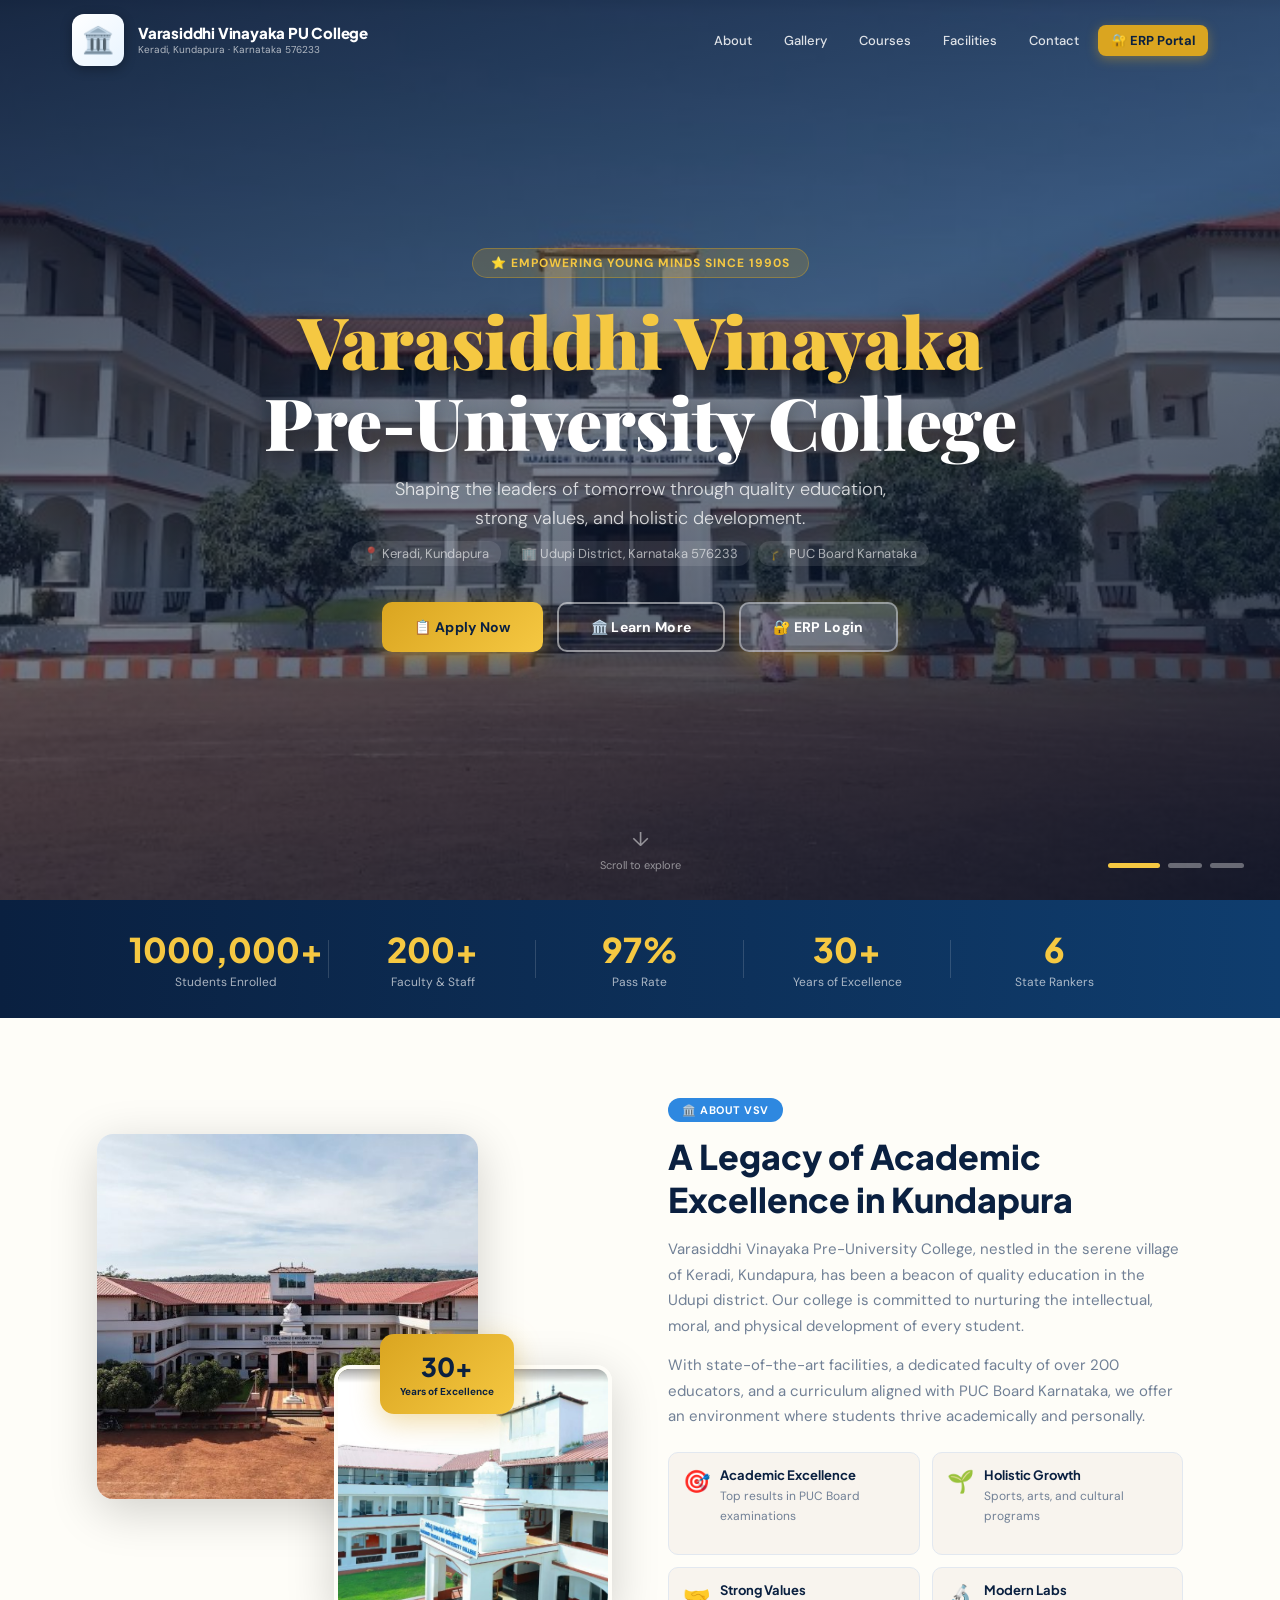
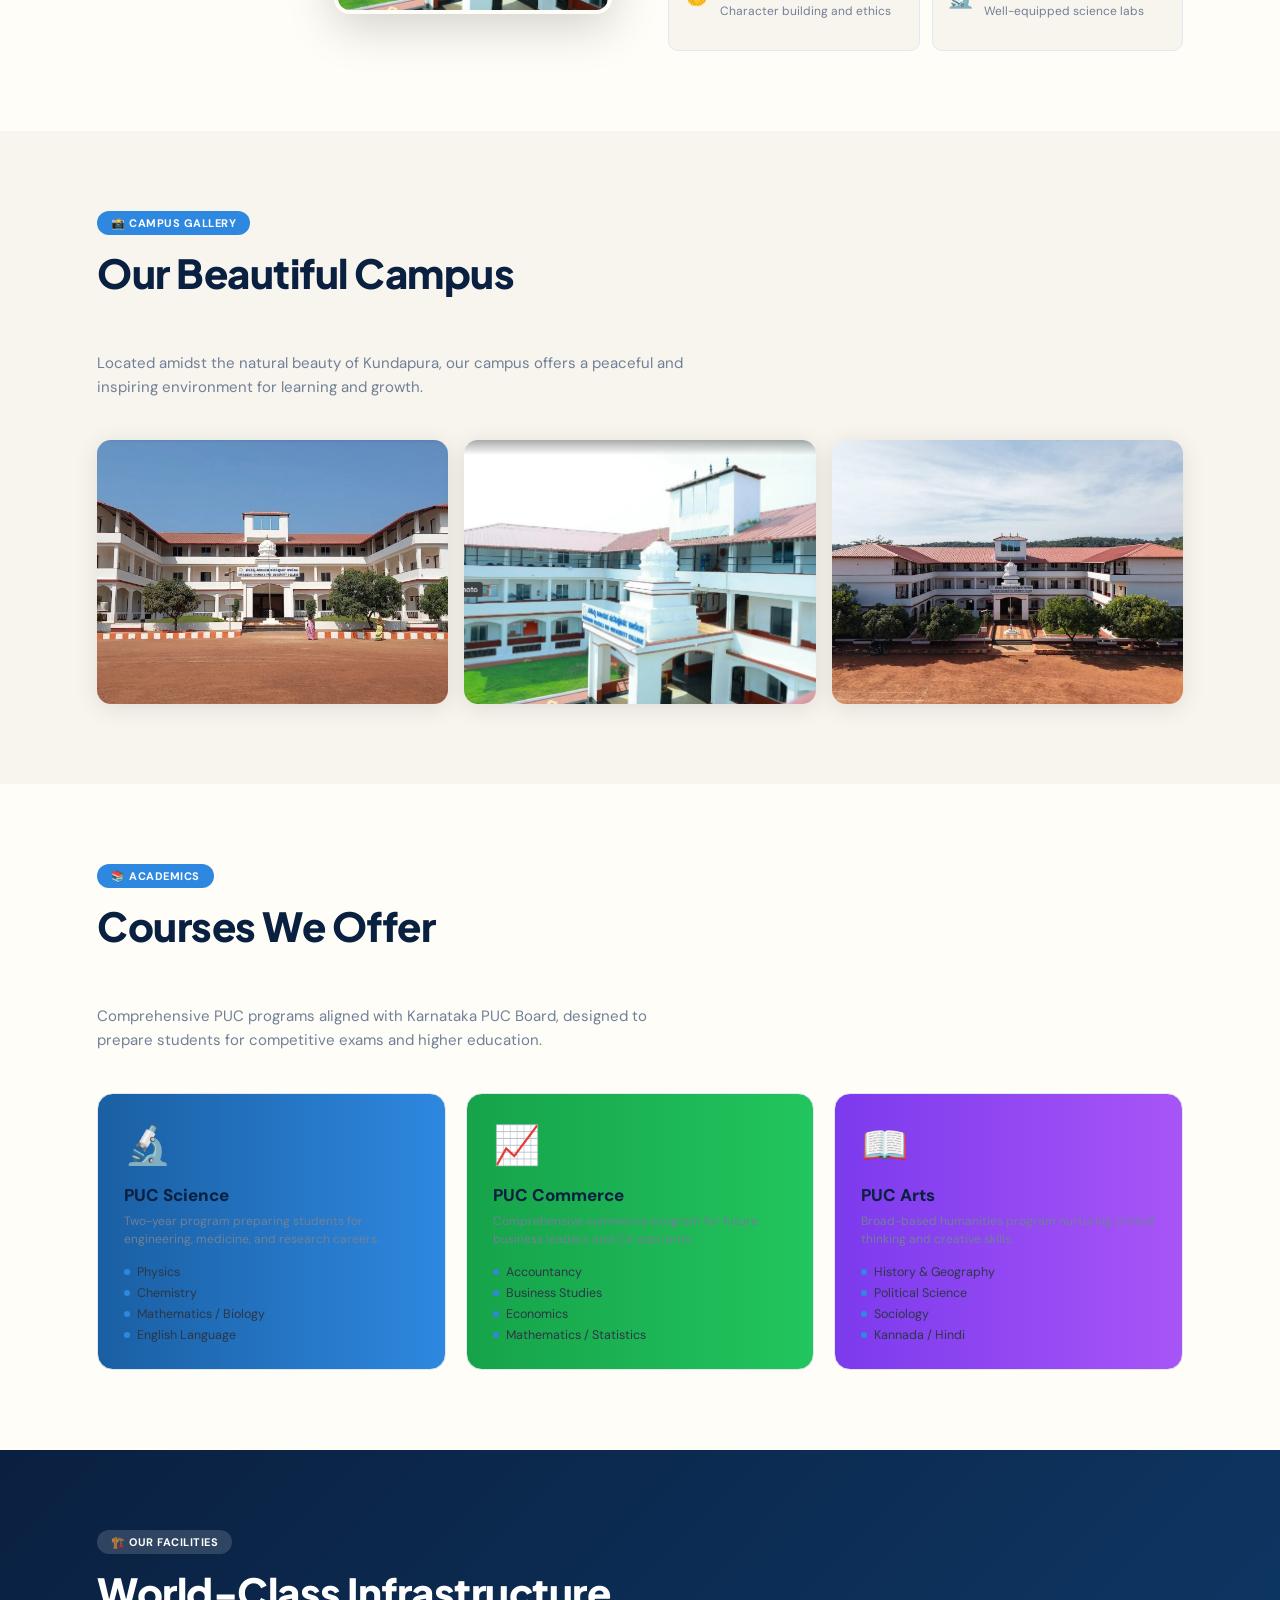
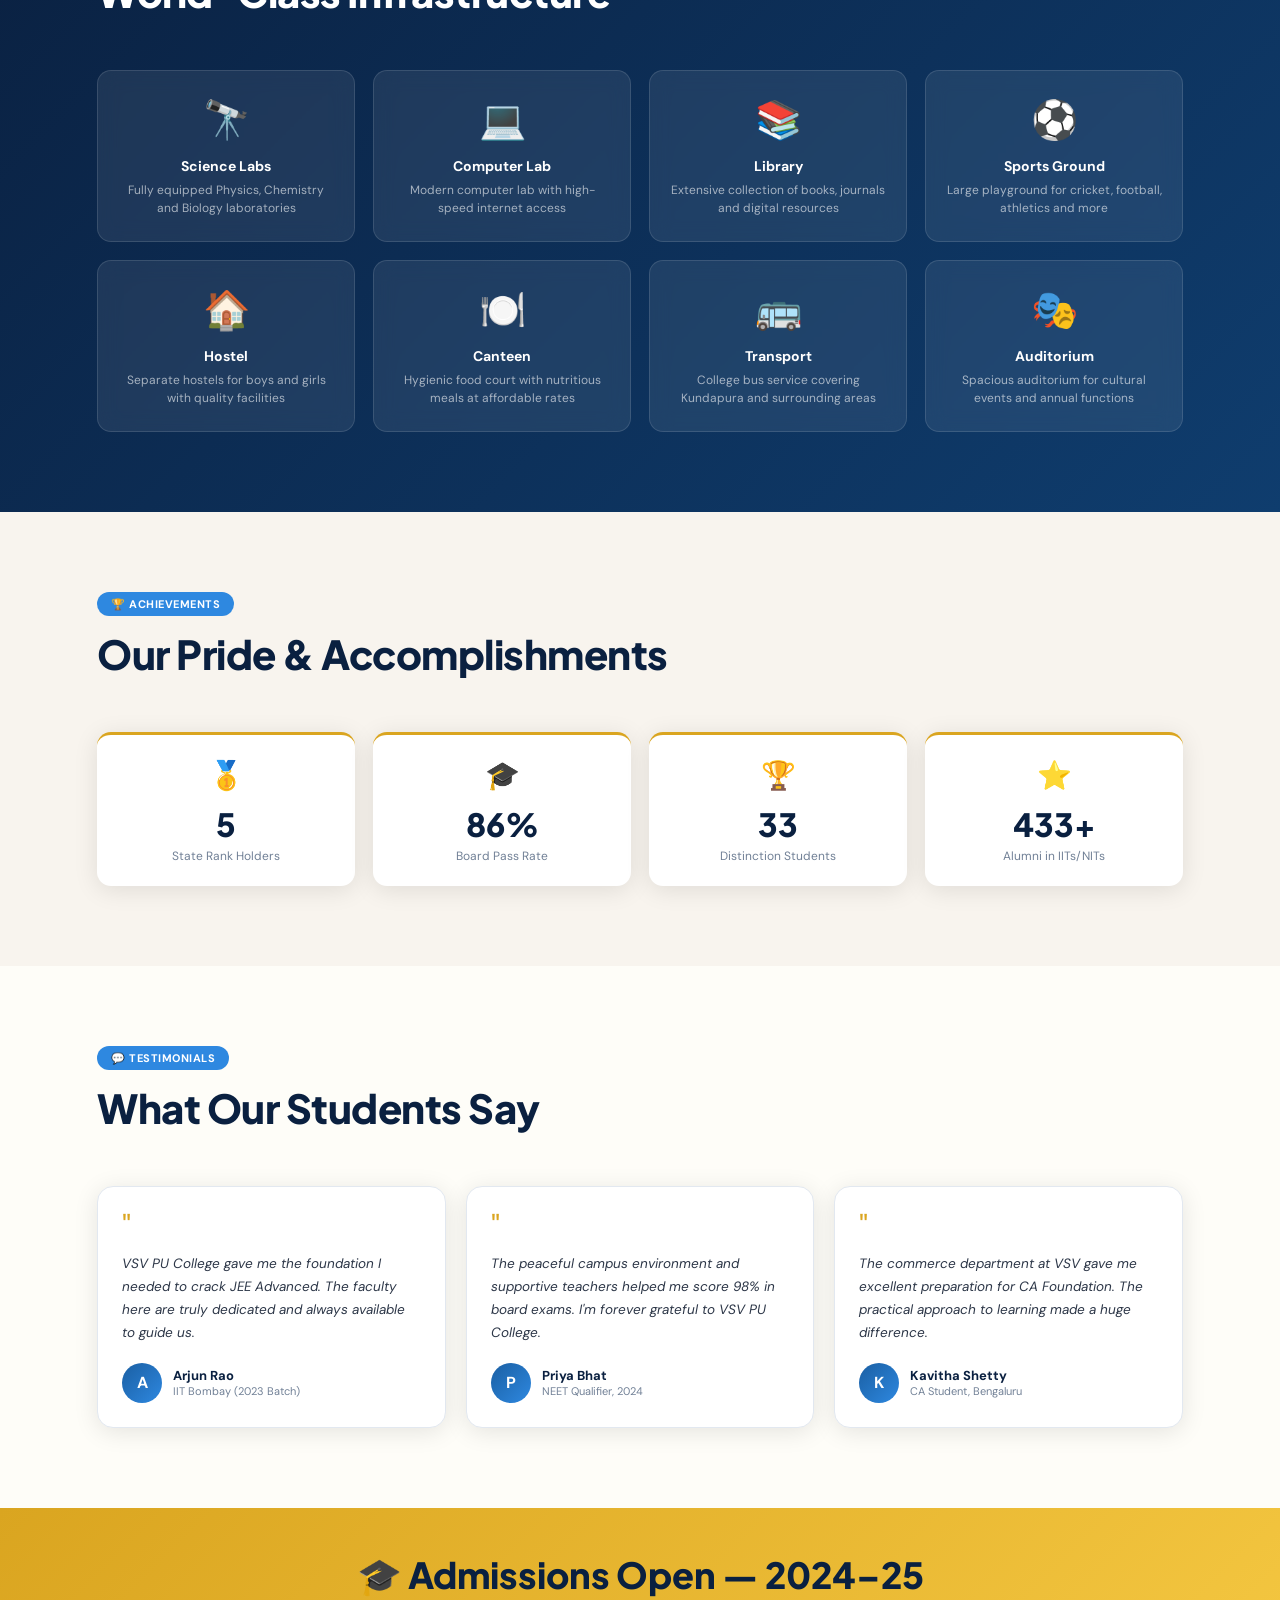
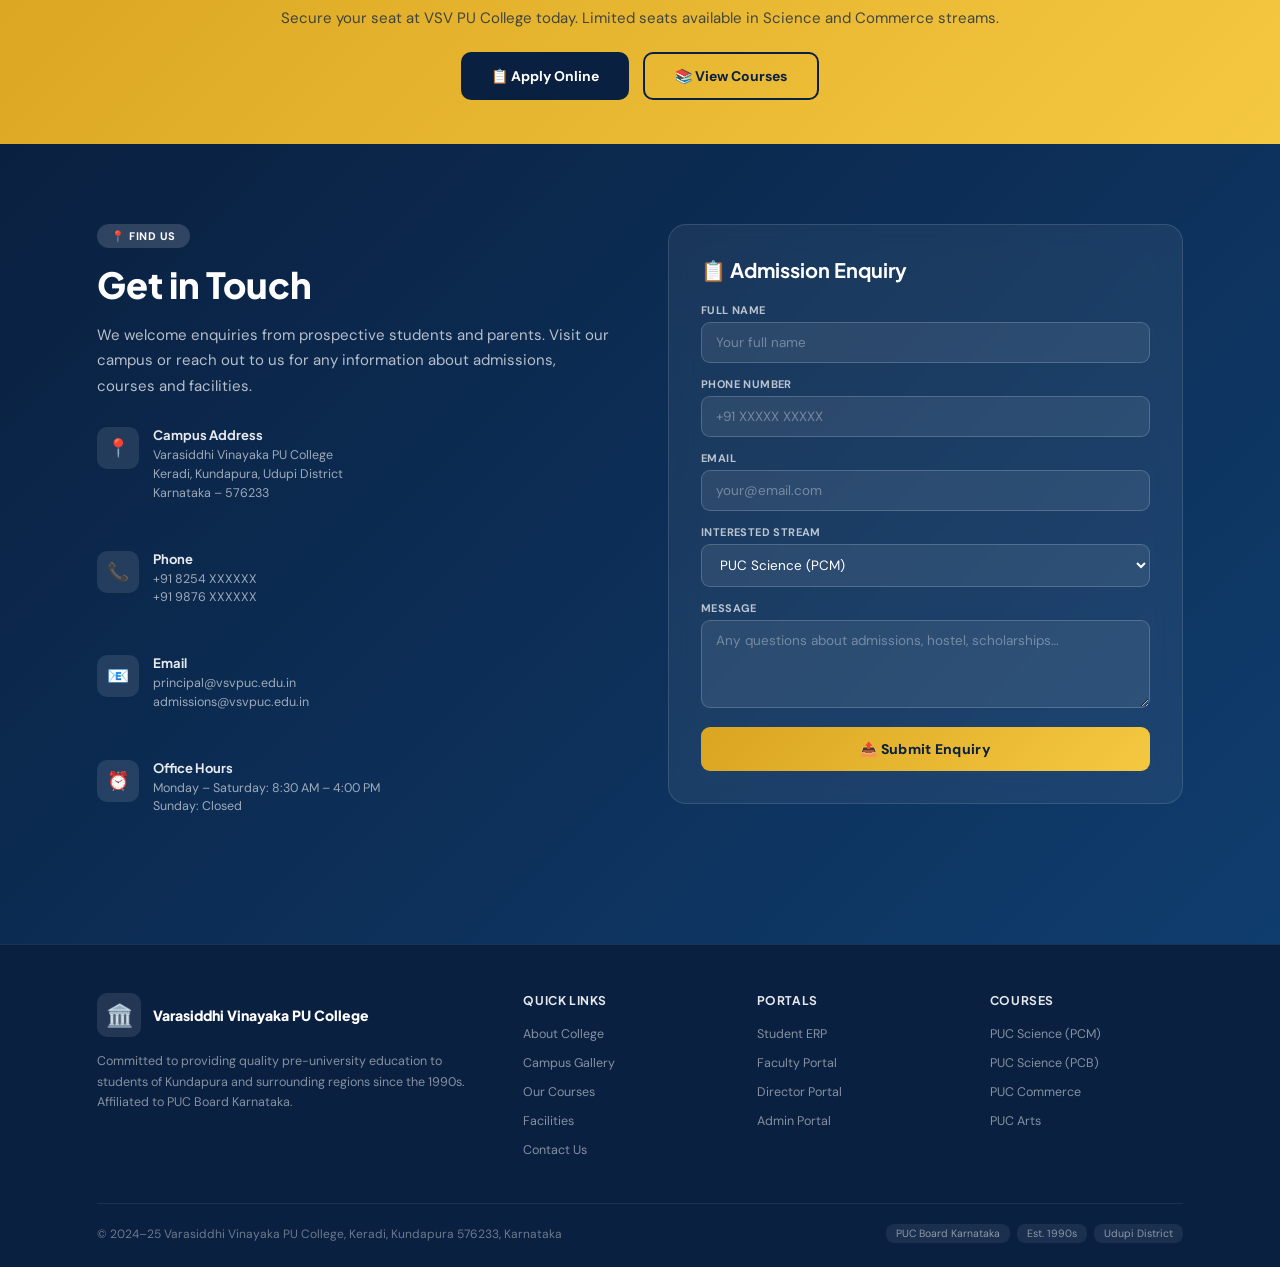
==== erp.html @ 701ed054 "git.update" ====
<!DOCTYPE html>
<html lang="en">
<head>
<meta charset="UTF-8">
<meta name="viewport" content="width=device-width, initial-scale=1.0">
<title>Varasiddhi Vinayaka PU College — Keradi, Kundapura</title>
<link href="https://fonts.googleapis.com/css2?family=Plus+Jakarta+Sans:wght@300;400;500;600;700;800;900&family=Playfair+Display:ital,wght@0,700;0,900;1,700&family=DM+Sans:wght@300;400;500&display=swap" rel="stylesheet">
<style>
*{margin:0;padding:0;box-sizing:border-box;}
:root{
  --navy:#0a2040;--blue:#0f3d6e;--blue2:#1a5fa3;--blue3:#2e88e0;
  --gold:#b8860b;--gold2:#daa520;--gold3:#f5c842;
  --cream:#fefdf8;--warm:#f8f4ee;
  --ink:#1a1a2e;--ink2:#2d3748;--ink3:#718096;
  --gr:#16a34a;--rd:#dc2626;--am:#d97706;
  --border:#e2e8f0;
  --sh:0 4px 24px rgba(0,0,0,.1);--shl:0 12px 48px rgba(0,0,0,.18);
}
html{scroll-behavior:smooth;}
body{font-family:'DM Sans',sans-serif;color:var(--ink);background:var(--cream);overflow-x:hidden;}
h1,h2,h3,h4,h5{font-family:'Plus Jakarta Sans',sans-serif;}

/* === NAVBAR === */
#navbar{position:fixed;top:0;left:0;right:0;z-index:1000;transition:all .4s ease;}
#navbar.scrolled{background:rgba(10,32,64,.96);backdrop-filter:blur(18px);box-shadow:0 2px 20px rgba(0,0,0,.3);}
.nav-inner{max-width:1200px;margin:0 auto;padding:14px 32px;display:flex;justify-content:space-between;align-items:center;}
.nav-logo{display:flex;align-items:center;gap:14px;}
.nav-seal{width:52px;height:52px;background:linear-gradient(135deg,#fff,#e8f4ff);border-radius:12px;display:flex;align-items:center;justify-content:center;font-size:26px;box-shadow:0 3px 12px rgba(0,0,0,.3);}
.nav-text h1{font-size:15px;font-weight:800;color:#fff;letter-spacing:-.2px;line-height:1.2;}
.nav-text p{font-size:10px;color:rgba(255,255,255,.65);margin-top:1px;}
.nav-links{display:flex;align-items:center;gap:6px;}
.nav-links a{color:rgba(255,255,255,.85);font-size:13px;font-weight:500;padding:7px 13px;border-radius:8px;cursor:pointer;transition:.2s;text-decoration:none;}
.nav-links a:hover{background:rgba(255,255,255,.13);color:#fff;}
.nav-erp-btn{background:var(--gold2)!important;color:var(--navy)!important;font-weight:700!important;box-shadow:0 3px 12px rgba(218,165,32,.4)!important;}
.nav-erp-btn:hover{background:var(--gold3)!important;transform:translateY(-1px);}

/* === HERO SLIDER === */
#hero{height:100vh;position:relative;overflow:hidden;}
.hslide{position:absolute;inset:0;background-size:cover;background-position:center;opacity:0;transition:opacity 1.6s ease;}
.hslide.active{opacity:1;}
.hero-ov{position:absolute;inset:0;background:linear-gradient(160deg,rgba(6,16,38,.82) 0%,rgba(10,30,60,.52) 45%,rgba(6,16,38,.9) 100%);}
.hero-content{position:absolute;inset:0;display:flex;align-items:center;justify-content:center;z-index:5;}
.hero-center{text-align:center;color:#fff;padding:0 24px;max-width:860px;}
.hero-tagline{display:inline-flex;align-items:center;gap:8px;background:rgba(218,165,32,.2);border:1px solid rgba(218,165,32,.4);color:var(--gold3);padding:6px 18px;border-radius:20px;font-size:12px;font-weight:700;letter-spacing:1px;text-transform:uppercase;margin-bottom:22px;}
.hero-h1{font-family:'Playfair Display',serif;font-size:clamp(36px,6vw,72px);font-weight:900;line-height:1.12;letter-spacing:-.5px;margin-bottom:14px;text-shadow:0 2px 20px rgba(0,0,0,.3);}
.hero-h1 span{color:var(--gold3);}
.hero-sub{font-size:clamp(14px,2vw,18px);color:rgba(255,255,255,.8);margin-bottom:8px;font-weight:300;line-height:1.6;}
.hero-addr{display:flex;align-items:center;justify-content:center;gap:8px;color:rgba(255,255,255,.6);font-size:13px;margin-bottom:36px;}
.hero-addr span{background:rgba(255,255,255,.1);padding:4px 12px;border-radius:12px;}
.hero-btns{display:flex;gap:14px;justify-content:center;flex-wrap:wrap;}
.hbtn{padding:14px 32px;border-radius:10px;font-size:14px;font-weight:700;cursor:pointer;transition:all .25s;border:none;letter-spacing:.3px;font-family:inherit;}
.hbtn-primary{background:linear-gradient(135deg,var(--gold2),var(--gold3));color:var(--navy);box-shadow:0 6px 24px rgba(218,165,32,.45);}
.hbtn-primary:hover{transform:translateY(-2px);box-shadow:0 10px 32px rgba(218,165,32,.55);}
.hbtn-outline{background:transparent;color:#fff;border:2px solid rgba(255,255,255,.5);}
.hbtn-outline:hover{background:rgba(255,255,255,.12);border-color:#fff;}
.hero-scroll{position:absolute;bottom:28px;left:50%;transform:translateX(-50%);z-index:5;display:flex;flex-direction:column;align-items:center;gap:6px;color:rgba(255,255,255,.5);font-size:11px;cursor:pointer;animation:bob 2.2s ease infinite;}
@keyframes bob{0%,100%{transform:translateX(-50%) translateY(0);}50%{transform:translateX(-50%) translateY(6px);}}
.scroll-arrow{font-size:20px;}
.slide-controls{position:absolute;bottom:32px;right:36px;z-index:10;display:flex;gap:8px;}
.sdc{width:34px;height:5px;border-radius:3px;background:rgba(255,255,255,.35);cursor:pointer;transition:.35s;}
.sdc.on{background:var(--gold3);width:52px;}

/* === STATS STRIP === */
.stats-strip{background:linear-gradient(90deg,var(--navy),var(--blue));padding:28px 0;}
.stats-inner{max-width:1100px;margin:0 auto;padding:0 32px;display:grid;grid-template-columns:repeat(5,1fr);gap:0;}
.sstat{text-align:center;position:relative;}
.sstat::after{content:'';position:absolute;right:0;top:20%;bottom:20%;width:1px;background:rgba(255,255,255,.15);}
.sstat:last-child::after{display:none;}
.sstat-n{font-size:34px;font-weight:900;color:var(--gold3);font-family:'Plus Jakarta Sans',sans-serif;}
.sstat-l{font-size:12px;color:rgba(255,255,255,.65);margin-top:3px;font-weight:400;}

/* === SECTION LAYOUT === */
section{padding:80px 0;}
.sec-inner{max-width:1150px;margin:0 auto;padding:0 32px;}
.sec-badge{display:inline-flex;align-items:center;gap:7px;background:var(--blue3);color:#fff;padding:5px 14px;border-radius:20px;font-size:11px;font-weight:700;letter-spacing:.5px;text-transform:uppercase;margin-bottom:14px;}
.sec-h{font-size:clamp(26px,4vw,40px);font-weight:800;color:var(--navy);letter-spacing:-.5px;line-height:1.2;margin-bottom:10px;}
.sec-sub{font-size:15px;color:var(--ink3);line-height:1.65;max-width:600px;}
.sec-divide{display:flex;align-items:center;gap:14px;margin-bottom:44px;}
.sd-line{height:3px;width:48px;background:linear-gradient(90deg,var(--blue2),var(--blue3));border-radius:3px;}

/* === ABOUT === */
#about{background:var(--cream);}
.about-grid{display:grid;grid-template-columns:1fr 1fr;gap:56px;align-items:center;}
.about-imgs{position:relative;height:480px;}
.aimg{position:absolute;border-radius:16px;box-shadow:var(--shl);overflow:hidden;}
.aimg img{width:100%;height:100%;object-fit:cover;}
.aimg-main{width:74%;height:76%;top:0;left:0;}
.aimg-accent{width:54%;height:52%;bottom:0;right:0;border:4px solid var(--cream);}
.about-badge{position:absolute;top:50%;left:68%;transform:translate(-50%,-50%);background:linear-gradient(135deg,var(--gold2),var(--gold3));color:var(--navy);border-radius:14px;padding:16px 20px;text-align:center;box-shadow:0 8px 28px rgba(218,165,32,.4);z-index:10;}
.about-badge .num{font-size:26px;font-weight:900;font-family:'Plus Jakarta Sans',sans-serif;}
.about-badge .txt{font-size:10px;font-weight:700;margin-top:2px;}
.about-text h2{font-size:34px;font-weight:800;color:var(--navy);margin-bottom:16px;line-height:1.25;}
.about-text p{font-size:15px;color:var(--ink3);line-height:1.7;margin-bottom:14px;}
.about-vals{display:grid;grid-template-columns:1fr 1fr;gap:12px;margin-top:22px;}
.av{display:flex;align-items:flex-start;gap:10px;padding:14px;background:var(--warm);border-radius:10px;border:1px solid var(--border);}
.av-ic{font-size:22px;flex-shrink:0;}
.av h4{font-size:13px;font-weight:700;color:var(--navy);margin-bottom:3px;}
.av p{font-size:12px;color:var(--ink3);}

/* === PHOTO GALLERY === */
#gallery{background:var(--warm);}
.gal-grid{display:grid;grid-template-columns:1fr 1fr 1fr;gap:16px;margin-top:40px;}
.gal-item{border-radius:14px;overflow:hidden;box-shadow:var(--sh);aspect-ratio:4/3;position:relative;cursor:pointer;}
.gal-item img{width:100%;height:100%;object-fit:cover;transition:transform .5s ease;}
.gal-item:hover img{transform:scale(1.05);}
.gal-overlay{position:absolute;inset:0;background:linear-gradient(to top,rgba(10,32,64,.75) 0%,transparent 50%);opacity:0;transition:.35s;display:flex;align-items:flex-end;padding:18px;}
.gal-item:hover .gal-overlay{opacity:1;}
.gal-overlay span{color:#fff;font-size:13px;font-weight:700;}

/* === COURSES === */
#courses{background:var(--cream);}
.courses-grid{display:grid;grid-template-columns:repeat(3,1fr);gap:20px;margin-top:40px;}
.course-card{background:#fff;border:1px solid var(--border);border-radius:16px;padding:26px;transition:.25s;position:relative;overflow:hidden;}
.course-card::before{content:'';position:absolute;top:0;left:0;right:0;height:4px;border-radius:16px 16px 0 0;}
.cc-sc{background:linear-gradient(90deg,var(--blue2),var(--blue3));}
.cc-cm{background:linear-gradient(90deg,var(--gr),#22c55e);}
.cc-ar{background:linear-gradient(90deg,var(--pu,#7c3aed),#a855f7);}
.course-card:hover{transform:translateY(-4px);box-shadow:var(--shl);}
.cc-icon{font-size:38px;margin-bottom:14px;}
.cc-title{font-size:17px;font-weight:800;color:var(--navy);margin-bottom:6px;}
.cc-sub{font-size:12px;color:var(--ink3);margin-bottom:16px;line-height:1.5;}
.cc-subs{display:flex;flex-direction:column;gap:5px;}
.cc-sub-item{display:flex;align-items:center;gap:7px;font-size:12.5px;color:var(--ink2);}
.cc-sub-item::before{content:'';width:6px;height:6px;border-radius:50%;background:var(--blue3);flex-shrink:0;}

/* === FACILITIES === */
#facilities{background:linear-gradient(135deg,var(--navy) 0%,var(--blue) 100%);}
.fac-grid{display:grid;grid-template-columns:repeat(4,1fr);gap:18px;margin-top:44px;}
.fac-card{background:rgba(255,255,255,.08);border:1px solid rgba(255,255,255,.12);border-radius:14px;padding:24px 18px;text-align:center;transition:.25s;backdrop-filter:blur(10px);}
.fac-card:hover{background:rgba(255,255,255,.14);transform:translateY(-3px);}
.fc-icon{font-size:38px;margin-bottom:12px;}
.fc-title{font-size:14px;font-weight:700;color:#fff;margin-bottom:6px;}
.fc-desc{font-size:12px;color:rgba(255,255,255,.6);line-height:1.5;}

/* === ACHIEVEMENTS === */
#achievements{background:var(--warm);}
.ach-grid{display:grid;grid-template-columns:repeat(4,1fr);gap:18px;margin-top:44px;}
.ach-card{background:#fff;border-radius:14px;padding:22px;text-align:center;box-shadow:var(--sh);border-top:3px solid var(--gold2);}
.ach-n{font-size:32px;font-weight:900;color:var(--navy);font-family:'Plus Jakarta Sans',sans-serif;}
.ach-l{font-size:12px;color:var(--ink3);margin-top:4px;}
.ach-icon{font-size:28px;margin-bottom:10px;}

/* === TESTIMONIALS === */
#testimonials{background:var(--cream);}
.testi-grid{display:grid;grid-template-columns:repeat(3,1fr);gap:20px;margin-top:44px;}
.tcard{background:#fff;border:1px solid var(--border);border-radius:16px;padding:24px;box-shadow:var(--sh);}
.tcard-quote{font-size:32px;color:var(--gold2);line-height:1;margin-bottom:10px;}
.tcard p{font-size:13.5px;color:var(--ink2);line-height:1.7;margin-bottom:18px;font-style:italic;}
.tcard-author{display:flex;align-items:center;gap:11px;}
.tca-ava{width:40px;height:40px;border-radius:50%;background:linear-gradient(135deg,var(--blue2),var(--blue3));display:flex;align-items:center;justify-content:center;color:#fff;font-size:16px;font-weight:700;flex-shrink:0;}
.tca-name{font-size:13px;font-weight:700;color:var(--navy);}
.tca-role{font-size:11px;color:var(--ink3);}

/* === CONTACT === */
#contact{background:linear-gradient(135deg,var(--navy),var(--blue));}
.contact-grid{display:grid;grid-template-columns:1fr 1fr;gap:56px;align-items:start;}
.contact-info h2{font-size:36px;font-weight:800;color:#fff;margin-bottom:16px;}
.contact-info p{color:rgba(255,255,255,.7);line-height:1.7;margin-bottom:28px;font-size:15px;}
.cinfo-item{display:flex;align-items:flex-start;gap:14px;margin-bottom:20px;}
.ci-icon{width:42px;height:42px;background:rgba(255,255,255,.1);border-radius:10px;display:flex;align-items:center;justify-content:center;font-size:18px;flex-shrink:0;}
.ci-text h4{font-size:13px;font-weight:700;color:rgba(255,255,255,.9);margin-bottom:3px;}
.ci-text p{font-size:12.5px;color:rgba(255,255,255,.6);line-height:1.5;}
.contact-form{background:rgba(255,255,255,.06);border:1px solid rgba(255,255,255,.12);border-radius:18px;padding:32px;backdrop-filter:blur(12px);}
.contact-form h3{font-size:20px;font-weight:700;color:#fff;margin-bottom:20px;}
.cf-field{margin-bottom:14px;}
.cf-field label{display:block;font-size:11px;font-weight:700;color:rgba(255,255,255,.7);margin-bottom:5px;text-transform:uppercase;letter-spacing:.4px;}
.cf-field input,.cf-field select,.cf-field textarea{width:100%;padding:11px 14px;background:rgba(255,255,255,.08);border:1px solid rgba(255,255,255,.18);border-radius:9px;color:#fff;font-size:13.5px;transition:.2s;font-family:inherit;}
.cf-field input::placeholder,.cf-field textarea::placeholder{color:rgba(255,255,255,.35);}
.cf-field input:focus,.cf-field select:focus,.cf-field textarea:focus{outline:none;border-color:var(--gold3);background:rgba(255,255,255,.12);}
.cf-field select option{background:var(--navy);color:#fff;}
.cf-field textarea{resize:vertical;min-height:88px;}
.cf-btn{width:100%;padding:13px;background:linear-gradient(135deg,var(--gold2),var(--gold3));color:var(--navy);border:none;border-radius:9px;font-size:14px;font-weight:800;cursor:pointer;transition:.22s;font-family:inherit;letter-spacing:.3px;}
.cf-btn:hover{transform:translateY(-1px);box-shadow:0 6px 20px rgba(218,165,32,.4);}

/* === FOOTER === */
footer{background:var(--navy);border-top:1px solid rgba(255,255,255,.08);padding:48px 0 24px;}
.foot-inner{max-width:1150px;margin:0 auto;padding:0 32px;}
.foot-grid{display:grid;grid-template-columns:2fr 1fr 1fr 1fr;gap:40px;margin-bottom:36px;}
.foot-brand .logo{display:flex;align-items:center;gap:12px;margin-bottom:14px;}
.foot-brand .logo-ic{width:44px;height:44px;background:rgba(255,255,255,.1);border-radius:10px;display:flex;align-items:center;justify-content:center;font-size:22px;}
.foot-brand .logo h3{font-size:14px;font-weight:800;color:#fff;}
.foot-brand p{font-size:12.5px;color:rgba(255,255,255,.5);line-height:1.65;}
.foot-col h4{font-size:12px;font-weight:700;color:rgba(255,255,255,.9);text-transform:uppercase;letter-spacing:.6px;margin-bottom:14px;}
.foot-col ul{list-style:none;}
.foot-col ul li{margin-bottom:8px;}
.foot-col ul li a{font-size:12.5px;color:rgba(255,255,255,.5);cursor:pointer;text-decoration:none;transition:.15s;}
.foot-col ul li a:hover{color:var(--gold3);}
.foot-bottom{border-top:1px solid rgba(255,255,255,.08);padding-top:20px;display:flex;justify-content:space-between;align-items:center;flex-wrap:wrap;gap:8px;}
.foot-bottom p{font-size:12px;color:rgba(255,255,255,.4);}
.foot-tags{display:flex;gap:7px;}
.ftag{background:rgba(255,255,255,.07);color:rgba(255,255,255,.5);font-size:10.5px;padding:3px 10px;border-radius:8px;}

/* === ADMISSION BANNER === */
.adm-banner{background:linear-gradient(135deg,var(--gold2),var(--gold3));padding:44px 0;}
.adm-inner{max-width:900px;margin:0 auto;padding:0 32px;text-align:center;}
.adm-inner h2{font-size:clamp(22px,4vw,36px);font-weight:900;color:var(--navy);margin-bottom:10px;}
.adm-inner p{font-size:15px;color:rgba(10,32,64,.75);margin-bottom:24px;}
.adm-btns{display:flex;gap:14px;justify-content:center;flex-wrap:wrap;}
.ab{padding:13px 30px;border-radius:10px;font-size:14px;font-weight:700;cursor:pointer;transition:.22s;border:none;font-family:inherit;}
.ab-navy{background:var(--navy);color:#fff;}
.ab-navy:hover{background:#0d2d58;transform:translateY(-2px);}
.ab-outline{background:transparent;border:2px solid var(--navy);color:var(--navy);}
.ab-outline:hover{background:var(--navy);color:#fff;}

/* === RESPONSIVE === */
@media(max-width:900px){
  .about-grid,.contact-grid{grid-template-columns:1fr;}
  .gal-grid,.courses-grid{grid-template-columns:1fr 1fr;}
  .fac-grid,.ach-grid{grid-template-columns:repeat(2,1fr);}
  .testi-grid{grid-template-columns:1fr;}
  .foot-grid{grid-template-columns:1fr 1fr;}
  .stats-inner{grid-template-columns:repeat(3,1fr);gap:14px;}
  .about-imgs{height:300px;}
}
@media(max-width:640px){
  .nav-links{display:none;}
  .gal-grid,.courses-grid{grid-template-columns:1fr;}
  .fac-grid,.ach-grid{grid-template-columns:repeat(2,1fr);}
  .stats-inner{grid-template-columns:repeat(2,1fr);}
  .hero-btns{flex-direction:column;align-items:center;}
  section{padding:56px 0;}
}
</style>
</head>
<body>

<!-- NAVBAR -->
<nav id="navbar">
  <div class="nav-inner">
    <div class="nav-logo">
      <div class="nav-seal">🏛️</div>
      <div class="nav-text">
        <h1>Varasiddhi Vinayaka PU College</h1>
        <p>Keradi, Kundapura · Karnataka 576233</p>
      </div>
    </div>
    <div class="nav-links">
      <a href="#about">About</a>
      <a href="#gallery">Gallery</a>
      <a href="#courses">Courses</a>
      <a href="#facilities">Facilities</a>
      <a href="#contact">Contact</a>
      <a href="index.html" class="nav-erp-btn">🔐 ERP Portal</a>
    </div>
  </div>
</nav>

<!-- HERO SLIDER -->
<section id="hero">
  <div class="hslide active" style="background-image:url('[data-uri]')">
    <div class="hero-ov"></div>
  </div>
  <div class="hslide" style="background-image:url('[data-uri]')">
    <div class="hero-ov"></div>
  </div>
  <div class="hslide" style="background-image:url('[data-uri]')">
    <div class="hero-ov"></div>
  </div>
  <div class="hero-content">
    <div class="hero-center">
      <div class="hero-tagline">⭐ Empowering Young Minds Since 1990s</div>
      <h1 class="hero-h1">
        <span>Varasiddhi Vinayaka</span><br>Pre-University College
      </h1>
      <p class="hero-sub">Shaping the leaders of tomorrow through quality education,<br>strong values, and holistic development.</p>
      <div class="hero-addr">
        <span>📍 Keradi, Kundapura</span>
        <span>🏢 Udupi District, Karnataka 576233</span>
        <span>🎓 PUC Board Karnataka</span>
      </div>
      <div class="hero-btns">
        <button class="hbtn hbtn-primary" onclick="document.getElementById('contact').scrollIntoView({behavior:'smooth'})">📋 Apply Now</button>
        <button class="hbtn hbtn-outline" onclick="document.getElementById('about').scrollIntoView({behavior:'smooth'})">🏛️ Learn More</button>
        <button class="hbtn hbtn-primary" onclick="window.location.href='varasiddhi_vinayaka_erp_v5.html'" style="background:rgba(255,255,255,.18);color:#fff;border:2px solid rgba(255,255,255,.4);">🔐 ERP Login</button>
      </div>
    </div>
  </div>
  <div class="slide-controls">
    <div class="sdc on" onclick="goHSlide(0)"></div>
    <div class="sdc" onclick="goHSlide(1)"></div>
    <div class="sdc" onclick="goHSlide(2)"></div>
  </div>
  <div class="hero-scroll" onclick="document.getElementById('about').scrollIntoView({behavior:'smooth'})">
    <div class="scroll-arrow">↓</div>
    <span>Scroll to explore</span>
  </div>
</section>

<!-- STATS STRIP -->
<div class="stats-strip">
  <div class="stats-inner">
    <div class="sstat"><div class="sstat-n">1,000+</div><div class="sstat-l">Students Enrolled</div></div>
    <div class="sstat"><div class="sstat-n">200+</div><div class="sstat-l">Faculty & Staff</div></div>
    <div class="sstat"><div class="sstat-n">97%</div><div class="sstat-l">Pass Rate</div></div>
    <div class="sstat"><div class="sstat-n">30+</div><div class="sstat-l">Years of Excellence</div></div>
    <div class="sstat"><div class="sstat-n">6</div><div class="sstat-l">State Rankers</div></div>
  </div>
</div>

<!-- ABOUT -->
<section id="about">
  <div class="sec-inner">
    <div class="about-grid">
      <div class="about-imgs">
        <div class="aimg aimg-main">
          <img src="[data-uri]" alt="VSV PU College Campus Front View">
        </div>
        <div class="aimg aimg-accent">
          <img src="[data-uri]" alt="VSV PU College Aerial View">
        </div>
        <div class="about-badge">
          <div class="num">30+</div>
          <div class="txt">Years of Excellence</div>
        </div>
      </div>
      <div class="about-text">
        <span class="sec-badge">🏛️ About VSV</span>
        <h2>A Legacy of Academic Excellence in Kundapura</h2>
        <p>Varasiddhi Vinayaka Pre-University College, nestled in the serene village of Keradi, Kundapura, has been a beacon of quality education in the Udupi district. Our college is committed to nurturing the intellectual, moral, and physical development of every student.</p>
        <p>With state-of-the-art facilities, a dedicated faculty of over 200 educators, and a curriculum aligned with PUC Board Karnataka, we offer an environment where students thrive academically and personally.</p>
        <div class="about-vals">
          <div class="av"><div class="av-ic">🎯</div><div><h4>Academic Excellence</h4><p>Top results in PUC Board examinations</p></div></div>
          <div class="av"><div class="av-ic">🌱</div><div><h4>Holistic Growth</h4><p>Sports, arts, and cultural programs</p></div></div>
          <div class="av"><div class="av-ic">🤝</div><div><h4>Strong Values</h4><p>Character building and ethics</p></div></div>
          <div class="av"><div class="av-ic">🔬</div><div><h4>Modern Labs</h4><p>Well-equipped science labs</p></div></div>
        </div>
      </div>
    </div>
  </div>
</section>

<!-- PHOTO GALLERY -->
<section id="gallery">
  <div class="sec-inner">
    <span class="sec-badge">📸 Campus Gallery</span>
    <div class="sec-divide">
      <h2 class="sec-h">Our Beautiful Campus</h2>
    </div>
    <p class="sec-sub">Located amidst the natural beauty of Kundapura, our campus offers a peaceful and inspiring environment for learning and growth.</p>
    <div class="gal-grid">
      <div class="gal-item">
        <img src="[data-uri]" alt="VSV PU College Front View">
        <div class="gal-overlay"><span>🏛️ Main Building — Front View</span></div>
      </div>
      <div class="gal-item">
        <img src="[data-uri]" alt="VSV PU College Aerial Entrance">
        <div class="gal-overlay"><span>🕌 College Entrance Gate</span></div>
      </div>
      <div class="gal-item">
        <img src="[data-uri]" alt="VSV PU College Drone View">
        <div class="gal-overlay"><span>🌿 Campus Aerial View</span></div>
      </div>
    </div>
  </div>
</section>

<!-- COURSES -->
<section id="courses">
  <div class="sec-inner">
    <span class="sec-badge">📚 Academics</span>
    <div class="sec-divide">
      <h2 class="sec-h">Courses We Offer</h2>
    </div>
    <p class="sec-sub">Comprehensive PUC programs aligned with Karnataka PUC Board, designed to prepare students for competitive exams and higher education.</p>
    <div class="courses-grid">
      <div class="course-card cc-sc">
        <div class="cc-icon">🔬</div>
        <div class="cc-title">PUC Science</div>
        <div class="cc-sub">Two-year program preparing students for engineering, medicine, and research careers.</div>
        <div class="cc-subs">
          <div class="cc-sub-item">Physics</div>
          <div class="cc-sub-item">Chemistry</div>
          <div class="cc-sub-item">Mathematics / Biology</div>
          <div class="cc-sub-item">English Language</div>
        </div>
      </div>
      <div class="course-card cc-cm">
        <div class="cc-icon">📈</div>
        <div class="cc-title">PUC Commerce</div>
        <div class="cc-sub">Comprehensive commerce program for future business leaders and CA aspirants.</div>
        <div class="cc-subs">
          <div class="cc-sub-item">Accountancy</div>
          <div class="cc-sub-item">Business Studies</div>
          <div class="cc-sub-item">Economics</div>
          <div class="cc-sub-item">Mathematics / Statistics</div>
        </div>
      </div>
      <div class="course-card cc-ar">
        <div class="cc-icon">📖</div>
        <div class="cc-title">PUC Arts</div>
        <div class="cc-sub">Broad-based humanities program nurturing critical thinking and creative skills.</div>
        <div class="cc-subs">
          <div class="cc-sub-item">History & Geography</div>
          <div class="cc-sub-item">Political Science</div>
          <div class="cc-sub-item">Sociology</div>
          <div class="cc-sub-item">Kannada / Hindi</div>
        </div>
      </div>
    </div>
  </div>
</section>

<!-- FACILITIES -->
<section id="facilities">
  <div class="sec-inner">
    <span class="sec-badge" style="background:rgba(255,255,255,.15);color:#fff;">🏗️ Our Facilities</span>
    <div class="sec-divide">
      <h2 class="sec-h" style="color:#fff;">World-Class Infrastructure</h2>
    </div>
    <div class="fac-grid">
      <div class="fac-card"><div class="fc-icon">🔭</div><div class="fc-title">Science Labs</div><div class="fc-desc">Fully equipped Physics, Chemistry and Biology laboratories</div></div>
      <div class="fac-card"><div class="fc-icon">💻</div><div class="fc-title">Computer Lab</div><div class="fc-desc">Modern computer lab with high-speed internet access</div></div>
      <div class="fac-card"><div class="fc-icon">📚</div><div class="fc-title">Library</div><div class="fc-desc">Extensive collection of books, journals and digital resources</div></div>
      <div class="fac-card"><div class="fc-icon">⚽</div><div class="fc-title">Sports Ground</div><div class="fc-desc">Large playground for cricket, football, athletics and more</div></div>
      <div class="fac-card"><div class="fc-icon">🏠</div><div class="fc-title">Hostel</div><div class="fc-desc">Separate hostels for boys and girls with quality facilities</div></div>
      <div class="fac-card"><div class="fc-icon">🍽️</div><div class="fc-title">Canteen</div><div class="fc-desc">Hygienic food court with nutritious meals at affordable rates</div></div>
      <div class="fac-card"><div class="fc-icon">🚌</div><div class="fc-title">Transport</div><div class="fc-desc">College bus service covering Kundapura and surrounding areas</div></div>
      <div class="fac-card"><div class="fc-icon">🎭</div><div class="fc-title">Auditorium</div><div class="fc-desc">Spacious auditorium for cultural events and annual functions</div></div>
    </div>
  </div>
</section>

<!-- ACHIEVEMENTS -->
<section id="achievements">
  <div class="sec-inner">
    <span class="sec-badge">🏆 Achievements</span>
    <div class="sec-divide">
      <h2 class="sec-h">Our Pride & Accomplishments</h2>
    </div>
    <div class="ach-grid">
      <div class="ach-card"><div class="ach-icon">🥇</div><div class="ach-n">6</div><div class="ach-l">State Rank Holders</div></div>
      <div class="ach-card"><div class="ach-icon">🎓</div><div class="ach-n">97%</div><div class="ach-l">Board Pass Rate</div></div>
      <div class="ach-card"><div class="ach-icon">🏆</div><div class="ach-n">38</div><div class="ach-l">Distinction Students</div></div>
      <div class="ach-card"><div class="ach-icon">⭐</div><div class="ach-n">500+</div><div class="ach-l">Alumni in IITs/NITs</div></div>
    </div>
  </div>
</section>

<!-- TESTIMONIALS -->
<section id="testimonials">
  <div class="sec-inner">
    <span class="sec-badge">💬 Testimonials</span>
    <div class="sec-divide">
      <h2 class="sec-h">What Our Students Say</h2>
    </div>
    <div class="testi-grid">
      <div class="tcard">
        <div class="tcard-quote">"</div>
        <p>VSV PU College gave me the foundation I needed to crack JEE Advanced. The faculty here are truly dedicated and always available to guide us.</p>
        <div class="tcard-author"><div class="tca-ava">A</div><div><div class="tca-name">Arjun Rao</div><div class="tca-role">IIT Bombay (2023 Batch)</div></div></div>
      </div>
      <div class="tcard">
        <div class="tcard-quote">"</div>
        <p>The peaceful campus environment and supportive teachers helped me score 98% in board exams. I'm forever grateful to VSV PU College.</p>
        <div class="tcard-author"><div class="tca-ava">P</div><div><div class="tca-name">Priya Bhat</div><div class="tca-role">NEET Qualifier, 2024</div></div></div>
      </div>
      <div class="tcard">
        <div class="tcard-quote">"</div>
        <p>The commerce department at VSV gave me excellent preparation for CA Foundation. The practical approach to learning made a huge difference.</p>
        <div class="tcard-author"><div class="tca-ava">K</div><div><div class="tca-name">Kavitha Shetty</div><div class="tca-role">CA Student, Bengaluru</div></div></div>
      </div>
    </div>
  </div>
</section>

<!-- ADMISSION BANNER -->
<div class="adm-banner">
  <div class="adm-inner">
    <h2>🎓 Admissions Open — 2024–25</h2>
    <p>Secure your seat at VSV PU College today. Limited seats available in Science and Commerce streams.</p>
    <div class="adm-btns">
      <button class="ab ab-navy" onclick="document.getElementById('contact').scrollIntoView({behavior:'smooth'})">📋 Apply Online</button>
      <button class="ab ab-outline" onclick="document.getElementById('courses').scrollIntoView({behavior:'smooth'})">📚 View Courses</button>
    </div>
  </div>
</div>

<!-- CONTACT -->
<section id="contact">
  <div class="sec-inner">
    <div class="contact-grid">
      <div class="contact-info">
        <span class="sec-badge" style="background:rgba(255,255,255,.15);color:#fff;">📍 Find Us</span>
        <h2>Get in Touch</h2>
        <p>We welcome enquiries from prospective students and parents. Visit our campus or reach out to us for any information about admissions, courses and facilities.</p>
        <div class="cinfo-item"><div class="ci-icon">📍</div><div class="ci-text"><h4>Campus Address</h4><p>Varasiddhi Vinayaka PU College<br>Keradi, Kundapura, Udupi District<br>Karnataka – 576233</p></div></div>
        <div class="cinfo-item"><div class="ci-icon">📞</div><div class="ci-text"><h4>Phone</h4><p>+91 8254 XXXXXX<br>+91 9876 XXXXXX</p></div></div>
        <div class="cinfo-item"><div class="ci-icon">📧</div><div class="ci-text"><h4>Email</h4><p>principal@vsvpuc.edu.in<br>admissions@vsvpuc.edu.in</p></div></div>
        <div class="cinfo-item"><div class="ci-icon">⏰</div><div class="ci-text"><h4>Office Hours</h4><p>Monday – Saturday: 8:30 AM – 4:00 PM<br>Sunday: Closed</p></div></div>
      </div>
      <div class="contact-form">
        <h3>📋 Admission Enquiry</h3>
        <div class="cf-field"><label>Full Name</label><input type="text" placeholder="Your full name"></div>
        <div class="cf-field"><label>Phone Number</label><input type="tel" placeholder="+91 XXXXX XXXXX"></div>
        <div class="cf-field"><label>Email</label><input type="email" placeholder="your@email.com"></div>
        <div class="cf-field"><label>Interested Stream</label><select><option>PUC Science (PCM)</option><option>PUC Science (PCB)</option><option>PUC Commerce</option><option>PUC Arts</option></select></div>
        <div class="cf-field"><label>Message</label><textarea placeholder="Any questions about admissions, hostel, scholarships…"></textarea></div>
        <button class="cf-btn" onclick="toast('Enquiry submitted! We will contact you within 24 hours.','success')">📤 Submit Enquiry</button>
      </div>
    </div>
  </div>
</section>

<!-- FOOTER -->
<footer>
  <div class="foot-inner">
    <div class="foot-grid">
      <div class="foot-brand">
        <div class="logo"><div class="logo-ic">🏛️</div><div><h3>Varasiddhi Vinayaka PU College</h3></div></div>
        <p>Committed to providing quality pre-university education to students of Kundapura and surrounding regions since the 1990s. Affiliated to PUC Board Karnataka.</p>
      </div>
      <div class="foot-col">
        <h4>Quick Links</h4>
        <ul>
          <li><a href="#about">About College</a></li>
          <li><a href="#gallery">Campus Gallery</a></li>
          <li><a href="#courses">Our Courses</a></li>
          <li><a href="#facilities">Facilities</a></li>
          <li><a href="#contact">Contact Us</a></li>
        </ul>
      </div>
      <div class="foot-col">
        <h4>Portals</h4>
        <ul>
          <li><a href="varasiddhi_vinayaka_erp_v5.html">Student ERP</a></li>
          <li><a href="varasiddhi_vinayaka_erp_v5.html">Faculty Portal</a></li>
          <li><a href="varasiddhi_vinayaka_erp_v5.html">Director Portal</a></li>
          <li><a href="varasiddhi_vinayaka_erp_v5.html">Admin Portal</a></li>
        </ul>
      </div>
      <div class="foot-col">
        <h4>Courses</h4>
        <ul>
          <li><a>PUC Science (PCM)</a></li>
          <li><a>PUC Science (PCB)</a></li>
          <li><a>PUC Commerce</a></li>
          <li><a>PUC Arts</a></li>
        </ul>
      </div>
    </div>
    <div class="foot-bottom">
      <p>© 2024–25 Varasiddhi Vinayaka PU College, Keradi, Kundapura 576233, Karnataka</p>
      <div class="foot-tags">
        <span class="ftag">PUC Board Karnataka</span>
        <span class="ftag">Est. 1990s</span>
        <span class="ftag">Udupi District</span>
      </div>
    </div>
  </div>
</footer>

<div id="toastBox2" style="position:fixed;bottom:18px;right:18px;z-index:99999;display:flex;flex-direction:column;gap:7px;pointer-events:none;"></div>

<script>
// Hero slider
let hIdx=0;
function goHSlide(i){
  document.querySelectorAll('.hslide').forEach(s=>s.classList.remove('active'));
  document.querySelectorAll('.sdc').forEach(d=>d.classList.remove('on'));
  document.querySelectorAll('.hslide')[i].classList.add('active');
  document.querySelectorAll('.sdc')[i].classList.add('on');
  hIdx=i;
}
setInterval(()=>goHSlide((hIdx+1)%3),5000);

// Navbar scroll effect
window.addEventListener('scroll',()=>{
  document.getElementById('navbar').classList.toggle('scrolled',window.scrollY>60);
});
document.getElementById('navbar').classList.add('scrolled');

// Toast
function toast(msg,type){
  const box=document.getElementById('toastBox2');
  const t=document.createElement('div');
  t.style.cssText='display:flex;align-items:center;gap:9px;padding:12px 16px;border-radius:10px;font-size:13px;font-weight:600;min-width:260px;box-shadow:0 8px 32px rgba(0,0,0,.18);animation:tIn .3s ease;color:#fff;font-family:DM Sans,sans-serif;background:'+(type==='success'?'#16a34a':'#1a5fa3');
  t.innerHTML='<span>'+(type==='success'?'✅':'ℹ️')+'</span><span>'+msg+'</span>';
  box.appendChild(t);
  setTimeout(()=>{t.style.opacity='0';t.style.transform='translateX(20px)';t.style.transition='.28s';setTimeout(()=>t.remove(),300);},4000);
}

// Animate numbers on scroll
const observer=new IntersectionObserver(entries=>{
  entries.forEach(entry=>{
    if(entry.isIntersecting){
      entry.target.querySelectorAll('.sstat-n,.ach-n').forEach(el=>{
        const txt=el.textContent;const num=parseFloat(txt.replace(/[^0-9.]/g,''));
        if(!num||el._animated)return;
        el._animated=true;
        let start=0;const end=num;const dur=1800;const step=dur/60;
        const timer=setInterval(()=>{
          start+=end/60;if(start>=end){start=end;clearInterval(timer);}
          el.textContent=txt.replace(/[0-9.]+/,Math.round(start));
        },step);
      });
    }
  });
},{threshold:.3});
document.querySelectorAll('.stats-strip,.ach-grid').forEach(el=>observer.observe(el));
</script>
</body>
</html>
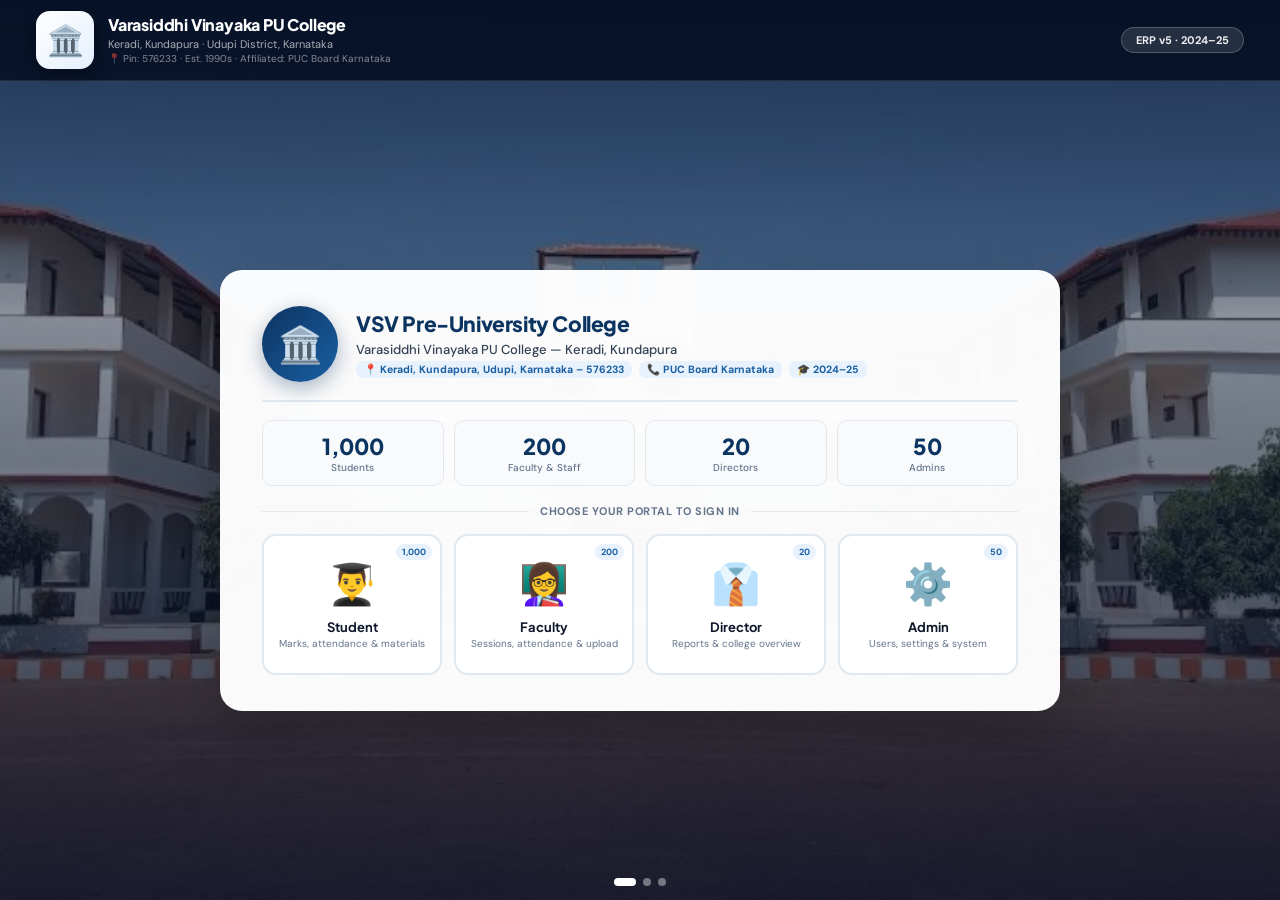
==== commit 954c65c4: "set home page and ERP portal" ====
--- a/erp.html
+++ b/erp.html
@@ -3,600 +3,1811 @@
 <head>
 <meta charset="UTF-8">
 <meta name="viewport" content="width=device-width, initial-scale=1.0">
-<title>Varasiddhi Vinayaka PU College — Keradi, Kundapura</title>
-<link href="https://fonts.googleapis.com/css2?family=Plus+Jakarta+Sans:wght@300;400;500;600;700;800;900&family=Playfair+Display:ital,wght@0,700;0,900;1,700&family=DM+Sans:wght@300;400;500&display=swap" rel="stylesheet">
+<title>VSV PU College Keradi — ERP Portal</title>
+<link href="https://fonts.googleapis.com/css2?family=Plus+Jakarta+Sans:wght@400;500;600;700;800;900&family=DM+Sans:wght@300;400;500&display=swap" rel="stylesheet">
 <style>
 *{margin:0;padding:0;box-sizing:border-box;}
 :root{
-  --navy:#0a2040;--blue:#0f3d6e;--blue2:#1a5fa3;--blue3:#2e88e0;
-  --gold:#b8860b;--gold2:#daa520;--gold3:#f5c842;
-  --cream:#fefdf8;--warm:#f8f4ee;
-  --ink:#1a1a2e;--ink2:#2d3748;--ink3:#718096;
-  --gr:#16a34a;--rd:#dc2626;--am:#d97706;
-  --border:#e2e8f0;
-  --sh:0 4px 24px rgba(0,0,0,.1);--shl:0 12px 48px rgba(0,0,0,.18);
-}
-html{scroll-behavior:smooth;}
-body{font-family:'DM Sans',sans-serif;color:var(--ink);background:var(--cream);overflow-x:hidden;}
-h1,h2,h3,h4,h5{font-family:'Plus Jakarta Sans',sans-serif;}
-
-/* === NAVBAR === */
-#navbar{position:fixed;top:0;left:0;right:0;z-index:1000;transition:all .4s ease;}
-#navbar.scrolled{background:rgba(10,32,64,.96);backdrop-filter:blur(18px);box-shadow:0 2px 20px rgba(0,0,0,.3);}
-.nav-inner{max-width:1200px;margin:0 auto;padding:14px 32px;display:flex;justify-content:space-between;align-items:center;}
-.nav-logo{display:flex;align-items:center;gap:14px;}
-.nav-seal{width:52px;height:52px;background:linear-gradient(135deg,#fff,#e8f4ff);border-radius:12px;display:flex;align-items:center;justify-content:center;font-size:26px;box-shadow:0 3px 12px rgba(0,0,0,.3);}
-.nav-text h1{font-size:15px;font-weight:800;color:#fff;letter-spacing:-.2px;line-height:1.2;}
-.nav-text p{font-size:10px;color:rgba(255,255,255,.65);margin-top:1px;}
-.nav-links{display:flex;align-items:center;gap:6px;}
-.nav-links a{color:rgba(255,255,255,.85);font-size:13px;font-weight:500;padding:7px 13px;border-radius:8px;cursor:pointer;transition:.2s;text-decoration:none;}
-.nav-links a:hover{background:rgba(255,255,255,.13);color:#fff;}
-.nav-erp-btn{background:var(--gold2)!important;color:var(--navy)!important;font-weight:700!important;box-shadow:0 3px 12px rgba(218,165,32,.4)!important;}
-.nav-erp-btn:hover{background:var(--gold3)!important;transform:translateY(-1px);}
-
-/* === HERO SLIDER === */
-#hero{height:100vh;position:relative;overflow:hidden;}
-.hslide{position:absolute;inset:0;background-size:cover;background-position:center;opacity:0;transition:opacity 1.6s ease;}
-.hslide.active{opacity:1;}
-.hero-ov{position:absolute;inset:0;background:linear-gradient(160deg,rgba(6,16,38,.82) 0%,rgba(10,30,60,.52) 45%,rgba(6,16,38,.9) 100%);}
-.hero-content{position:absolute;inset:0;display:flex;align-items:center;justify-content:center;z-index:5;}
-.hero-center{text-align:center;color:#fff;padding:0 24px;max-width:860px;}
-.hero-tagline{display:inline-flex;align-items:center;gap:8px;background:rgba(218,165,32,.2);border:1px solid rgba(218,165,32,.4);color:var(--gold3);padding:6px 18px;border-radius:20px;font-size:12px;font-weight:700;letter-spacing:1px;text-transform:uppercase;margin-bottom:22px;}
-.hero-h1{font-family:'Playfair Display',serif;font-size:clamp(36px,6vw,72px);font-weight:900;line-height:1.12;letter-spacing:-.5px;margin-bottom:14px;text-shadow:0 2px 20px rgba(0,0,0,.3);}
-.hero-h1 span{color:var(--gold3);}
-.hero-sub{font-size:clamp(14px,2vw,18px);color:rgba(255,255,255,.8);margin-bottom:8px;font-weight:300;line-height:1.6;}
-.hero-addr{display:flex;align-items:center;justify-content:center;gap:8px;color:rgba(255,255,255,.6);font-size:13px;margin-bottom:36px;}
-.hero-addr span{background:rgba(255,255,255,.1);padding:4px 12px;border-radius:12px;}
-.hero-btns{display:flex;gap:14px;justify-content:center;flex-wrap:wrap;}
-.hbtn{padding:14px 32px;border-radius:10px;font-size:14px;font-weight:700;cursor:pointer;transition:all .25s;border:none;letter-spacing:.3px;font-family:inherit;}
-.hbtn-primary{background:linear-gradient(135deg,var(--gold2),var(--gold3));color:var(--navy);box-shadow:0 6px 24px rgba(218,165,32,.45);}
-.hbtn-primary:hover{transform:translateY(-2px);box-shadow:0 10px 32px rgba(218,165,32,.55);}
-.hbtn-outline{background:transparent;color:#fff;border:2px solid rgba(255,255,255,.5);}
-.hbtn-outline:hover{background:rgba(255,255,255,.12);border-color:#fff;}
-.hero-scroll{position:absolute;bottom:28px;left:50%;transform:translateX(-50%);z-index:5;display:flex;flex-direction:column;align-items:center;gap:6px;color:rgba(255,255,255,.5);font-size:11px;cursor:pointer;animation:bob 2.2s ease infinite;}
-@keyframes bob{0%,100%{transform:translateX(-50%) translateY(0);}50%{transform:translateX(-50%) translateY(6px);}}
-.scroll-arrow{font-size:20px;}
-.slide-controls{position:absolute;bottom:32px;right:36px;z-index:10;display:flex;gap:8px;}
-.sdc{width:34px;height:5px;border-radius:3px;background:rgba(255,255,255,.35);cursor:pointer;transition:.35s;}
-.sdc.on{background:var(--gold3);width:52px;}
-
-/* === STATS STRIP === */
-.stats-strip{background:linear-gradient(90deg,var(--navy),var(--blue));padding:28px 0;}
-.stats-inner{max-width:1100px;margin:0 auto;padding:0 32px;display:grid;grid-template-columns:repeat(5,1fr);gap:0;}
-.sstat{text-align:center;position:relative;}
-.sstat::after{content:'';position:absolute;right:0;top:20%;bottom:20%;width:1px;background:rgba(255,255,255,.15);}
-.sstat:last-child::after{display:none;}
-.sstat-n{font-size:34px;font-weight:900;color:var(--gold3);font-family:'Plus Jakarta Sans',sans-serif;}
-.sstat-l{font-size:12px;color:rgba(255,255,255,.65);margin-top:3px;font-weight:400;}
-
-/* === SECTION LAYOUT === */
-section{padding:80px 0;}
-.sec-inner{max-width:1150px;margin:0 auto;padding:0 32px;}
-.sec-badge{display:inline-flex;align-items:center;gap:7px;background:var(--blue3);color:#fff;padding:5px 14px;border-radius:20px;font-size:11px;font-weight:700;letter-spacing:.5px;text-transform:uppercase;margin-bottom:14px;}
-.sec-h{font-size:clamp(26px,4vw,40px);font-weight:800;color:var(--navy);letter-spacing:-.5px;line-height:1.2;margin-bottom:10px;}
-.sec-sub{font-size:15px;color:var(--ink3);line-height:1.65;max-width:600px;}
-.sec-divide{display:flex;align-items:center;gap:14px;margin-bottom:44px;}
-.sd-line{height:3px;width:48px;background:linear-gradient(90deg,var(--blue2),var(--blue3));border-radius:3px;}
-
-/* === ABOUT === */
-#about{background:var(--cream);}
-.about-grid{display:grid;grid-template-columns:1fr 1fr;gap:56px;align-items:center;}
-.about-imgs{position:relative;height:480px;}
-.aimg{position:absolute;border-radius:16px;box-shadow:var(--shl);overflow:hidden;}
-.aimg img{width:100%;height:100%;object-fit:cover;}
-.aimg-main{width:74%;height:76%;top:0;left:0;}
-.aimg-accent{width:54%;height:52%;bottom:0;right:0;border:4px solid var(--cream);}
-.about-badge{position:absolute;top:50%;left:68%;transform:translate(-50%,-50%);background:linear-gradient(135deg,var(--gold2),var(--gold3));color:var(--navy);border-radius:14px;padding:16px 20px;text-align:center;box-shadow:0 8px 28px rgba(218,165,32,.4);z-index:10;}
-.about-badge .num{font-size:26px;font-weight:900;font-family:'Plus Jakarta Sans',sans-serif;}
-.about-badge .txt{font-size:10px;font-weight:700;margin-top:2px;}
-.about-text h2{font-size:34px;font-weight:800;color:var(--navy);margin-bottom:16px;line-height:1.25;}
-.about-text p{font-size:15px;color:var(--ink3);line-height:1.7;margin-bottom:14px;}
-.about-vals{display:grid;grid-template-columns:1fr 1fr;gap:12px;margin-top:22px;}
-.av{display:flex;align-items:flex-start;gap:10px;padding:14px;background:var(--warm);border-radius:10px;border:1px solid var(--border);}
-.av-ic{font-size:22px;flex-shrink:0;}
-.av h4{font-size:13px;font-weight:700;color:var(--navy);margin-bottom:3px;}
-.av p{font-size:12px;color:var(--ink3);}
-
-/* === PHOTO GALLERY === */
-#gallery{background:var(--warm);}
-.gal-grid{display:grid;grid-template-columns:1fr 1fr 1fr;gap:16px;margin-top:40px;}
-.gal-item{border-radius:14px;overflow:hidden;box-shadow:var(--sh);aspect-ratio:4/3;position:relative;cursor:pointer;}
-.gal-item img{width:100%;height:100%;object-fit:cover;transition:transform .5s ease;}
-.gal-item:hover img{transform:scale(1.05);}
-.gal-overlay{position:absolute;inset:0;background:linear-gradient(to top,rgba(10,32,64,.75) 0%,transparent 50%);opacity:0;transition:.35s;display:flex;align-items:flex-end;padding:18px;}
-.gal-item:hover .gal-overlay{opacity:1;}
-.gal-overlay span{color:#fff;font-size:13px;font-weight:700;}
-
-/* === COURSES === */
-#courses{background:var(--cream);}
-.courses-grid{display:grid;grid-template-columns:repeat(3,1fr);gap:20px;margin-top:40px;}
-.course-card{background:#fff;border:1px solid var(--border);border-radius:16px;padding:26px;transition:.25s;position:relative;overflow:hidden;}
-.course-card::before{content:'';position:absolute;top:0;left:0;right:0;height:4px;border-radius:16px 16px 0 0;}
-.cc-sc{background:linear-gradient(90deg,var(--blue2),var(--blue3));}
-.cc-cm{background:linear-gradient(90deg,var(--gr),#22c55e);}
-.cc-ar{background:linear-gradient(90deg,var(--pu,#7c3aed),#a855f7);}
-.course-card:hover{transform:translateY(-4px);box-shadow:var(--shl);}
-.cc-icon{font-size:38px;margin-bottom:14px;}
-.cc-title{font-size:17px;font-weight:800;color:var(--navy);margin-bottom:6px;}
-.cc-sub{font-size:12px;color:var(--ink3);margin-bottom:16px;line-height:1.5;}
-.cc-subs{display:flex;flex-direction:column;gap:5px;}
-.cc-sub-item{display:flex;align-items:center;gap:7px;font-size:12.5px;color:var(--ink2);}
-.cc-sub-item::before{content:'';width:6px;height:6px;border-radius:50%;background:var(--blue3);flex-shrink:0;}
-
-/* === FACILITIES === */
-#facilities{background:linear-gradient(135deg,var(--navy) 0%,var(--blue) 100%);}
-.fac-grid{display:grid;grid-template-columns:repeat(4,1fr);gap:18px;margin-top:44px;}
-.fac-card{background:rgba(255,255,255,.08);border:1px solid rgba(255,255,255,.12);border-radius:14px;padding:24px 18px;text-align:center;transition:.25s;backdrop-filter:blur(10px);}
-.fac-card:hover{background:rgba(255,255,255,.14);transform:translateY(-3px);}
-.fc-icon{font-size:38px;margin-bottom:12px;}
-.fc-title{font-size:14px;font-weight:700;color:#fff;margin-bottom:6px;}
-.fc-desc{font-size:12px;color:rgba(255,255,255,.6);line-height:1.5;}
-
-/* === ACHIEVEMENTS === */
-#achievements{background:var(--warm);}
-.ach-grid{display:grid;grid-template-columns:repeat(4,1fr);gap:18px;margin-top:44px;}
-.ach-card{background:#fff;border-radius:14px;padding:22px;text-align:center;box-shadow:var(--sh);border-top:3px solid var(--gold2);}
-.ach-n{font-size:32px;font-weight:900;color:var(--navy);font-family:'Plus Jakarta Sans',sans-serif;}
-.ach-l{font-size:12px;color:var(--ink3);margin-top:4px;}
-.ach-icon{font-size:28px;margin-bottom:10px;}
-
-/* === TESTIMONIALS === */
-#testimonials{background:var(--cream);}
-.testi-grid{display:grid;grid-template-columns:repeat(3,1fr);gap:20px;margin-top:44px;}
-.tcard{background:#fff;border:1px solid var(--border);border-radius:16px;padding:24px;box-shadow:var(--sh);}
-.tcard-quote{font-size:32px;color:var(--gold2);line-height:1;margin-bottom:10px;}
-.tcard p{font-size:13.5px;color:var(--ink2);line-height:1.7;margin-bottom:18px;font-style:italic;}
-.tcard-author{display:flex;align-items:center;gap:11px;}
-.tca-ava{width:40px;height:40px;border-radius:50%;background:linear-gradient(135deg,var(--blue2),var(--blue3));display:flex;align-items:center;justify-content:center;color:#fff;font-size:16px;font-weight:700;flex-shrink:0;}
-.tca-name{font-size:13px;font-weight:700;color:var(--navy);}
-.tca-role{font-size:11px;color:var(--ink3);}
-
-/* === CONTACT === */
-#contact{background:linear-gradient(135deg,var(--navy),var(--blue));}
-.contact-grid{display:grid;grid-template-columns:1fr 1fr;gap:56px;align-items:start;}
-.contact-info h2{font-size:36px;font-weight:800;color:#fff;margin-bottom:16px;}
-.contact-info p{color:rgba(255,255,255,.7);line-height:1.7;margin-bottom:28px;font-size:15px;}
-.cinfo-item{display:flex;align-items:flex-start;gap:14px;margin-bottom:20px;}
-.ci-icon{width:42px;height:42px;background:rgba(255,255,255,.1);border-radius:10px;display:flex;align-items:center;justify-content:center;font-size:18px;flex-shrink:0;}
-.ci-text h4{font-size:13px;font-weight:700;color:rgba(255,255,255,.9);margin-bottom:3px;}
-.ci-text p{font-size:12.5px;color:rgba(255,255,255,.6);line-height:1.5;}
-.contact-form{background:rgba(255,255,255,.06);border:1px solid rgba(255,255,255,.12);border-radius:18px;padding:32px;backdrop-filter:blur(12px);}
-.contact-form h3{font-size:20px;font-weight:700;color:#fff;margin-bottom:20px;}
-.cf-field{margin-bottom:14px;}
-.cf-field label{display:block;font-size:11px;font-weight:700;color:rgba(255,255,255,.7);margin-bottom:5px;text-transform:uppercase;letter-spacing:.4px;}
-.cf-field input,.cf-field select,.cf-field textarea{width:100%;padding:11px 14px;background:rgba(255,255,255,.08);border:1px solid rgba(255,255,255,.18);border-radius:9px;color:#fff;font-size:13.5px;transition:.2s;font-family:inherit;}
-.cf-field input::placeholder,.cf-field textarea::placeholder{color:rgba(255,255,255,.35);}
-.cf-field input:focus,.cf-field select:focus,.cf-field textarea:focus{outline:none;border-color:var(--gold3);background:rgba(255,255,255,.12);}
-.cf-field select option{background:var(--navy);color:#fff;}
-.cf-field textarea{resize:vertical;min-height:88px;}
-.cf-btn{width:100%;padding:13px;background:linear-gradient(135deg,var(--gold2),var(--gold3));color:var(--navy);border:none;border-radius:9px;font-size:14px;font-weight:800;cursor:pointer;transition:.22s;font-family:inherit;letter-spacing:.3px;}
-.cf-btn:hover{transform:translateY(-1px);box-shadow:0 6px 20px rgba(218,165,32,.4);}
-
-/* === FOOTER === */
-footer{background:var(--navy);border-top:1px solid rgba(255,255,255,.08);padding:48px 0 24px;}
-.foot-inner{max-width:1150px;margin:0 auto;padding:0 32px;}
-.foot-grid{display:grid;grid-template-columns:2fr 1fr 1fr 1fr;gap:40px;margin-bottom:36px;}
-.foot-brand .logo{display:flex;align-items:center;gap:12px;margin-bottom:14px;}
-.foot-brand .logo-ic{width:44px;height:44px;background:rgba(255,255,255,.1);border-radius:10px;display:flex;align-items:center;justify-content:center;font-size:22px;}
-.foot-brand .logo h3{font-size:14px;font-weight:800;color:#fff;}
-.foot-brand p{font-size:12.5px;color:rgba(255,255,255,.5);line-height:1.65;}
-.foot-col h4{font-size:12px;font-weight:700;color:rgba(255,255,255,.9);text-transform:uppercase;letter-spacing:.6px;margin-bottom:14px;}
-.foot-col ul{list-style:none;}
-.foot-col ul li{margin-bottom:8px;}
-.foot-col ul li a{font-size:12.5px;color:rgba(255,255,255,.5);cursor:pointer;text-decoration:none;transition:.15s;}
-.foot-col ul li a:hover{color:var(--gold3);}
-.foot-bottom{border-top:1px solid rgba(255,255,255,.08);padding-top:20px;display:flex;justify-content:space-between;align-items:center;flex-wrap:wrap;gap:8px;}
-.foot-bottom p{font-size:12px;color:rgba(255,255,255,.4);}
-.foot-tags{display:flex;gap:7px;}
-.ftag{background:rgba(255,255,255,.07);color:rgba(255,255,255,.5);font-size:10.5px;padding:3px 10px;border-radius:8px;}
-
-/* === ADMISSION BANNER === */
-.adm-banner{background:linear-gradient(135deg,var(--gold2),var(--gold3));padding:44px 0;}
-.adm-inner{max-width:900px;margin:0 auto;padding:0 32px;text-align:center;}
-.adm-inner h2{font-size:clamp(22px,4vw,36px);font-weight:900;color:var(--navy);margin-bottom:10px;}
-.adm-inner p{font-size:15px;color:rgba(10,32,64,.75);margin-bottom:24px;}
-.adm-btns{display:flex;gap:14px;justify-content:center;flex-wrap:wrap;}
-.ab{padding:13px 30px;border-radius:10px;font-size:14px;font-weight:700;cursor:pointer;transition:.22s;border:none;font-family:inherit;}
-.ab-navy{background:var(--navy);color:#fff;}
-.ab-navy:hover{background:#0d2d58;transform:translateY(-2px);}
-.ab-outline{background:transparent;border:2px solid var(--navy);color:var(--navy);}
-.ab-outline:hover{background:var(--navy);color:#fff;}
-
-/* === RESPONSIVE === */
-@media(max-width:900px){
-  .about-grid,.contact-grid{grid-template-columns:1fr;}
-  .gal-grid,.courses-grid{grid-template-columns:1fr 1fr;}
-  .fac-grid,.ach-grid{grid-template-columns:repeat(2,1fr);}
-  .testi-grid{grid-template-columns:1fr;}
-  .foot-grid{grid-template-columns:1fr 1fr;}
-  .stats-inner{grid-template-columns:repeat(3,1fr);gap:14px;}
-  .about-imgs{height:300px;}
-}
-@media(max-width:640px){
-  .nav-links{display:none;}
-  .gal-grid,.courses-grid{grid-template-columns:1fr;}
-  .fac-grid,.ach-grid{grid-template-columns:repeat(2,1fr);}
-  .stats-inner{grid-template-columns:repeat(2,1fr);}
-  .hero-btns{flex-direction:column;align-items:center;}
-  section{padding:56px 0;}
-}
+  --bl:#0c3461;--bl2:#1a5fa3;--bl3:#2e88e0;--bpl:#e8f2fc;--bpl2:#dbeafe;
+  --gr:#16a34a;--gpl:#dcfce7;--gr2:#15803d;
+  --rd:#dc2626;--rpl:#fee2e2;
+  --am:#d97706;--apl:#fef3c7;
+  --pu:#7c3aed;--ppl:#ede9fe;
+  --tl:#0891b2;--tpl:#cffafe;
+  --ink:#0f172a;--ink2:#334155;--ink3:#64748b;--ink4:#94a3b8;
+  --bdr:#e2e8f0;--bdr2:#cbd5e1;--sur:#f8fafc;--sur2:#f1f5f9;--wh:#fff;
+  --r:12px;--rs:8px;--rl:18px;
+  --sh:0 1px 3px rgba(0,0,0,.08),0 4px 16px rgba(0,0,0,.06);
+  --shl:0 8px 32px rgba(0,0,0,.14);--shxl:0 20px 60px rgba(0,0,0,.24);
+}
+html,body{height:100%;font-family:'DM Sans',sans-serif;background:var(--sur);color:var(--ink);overflow-x:hidden;}
+h1,h2,h3,h4{font-family:'Plus Jakarta Sans',sans-serif;}
+button,input,select,textarea{font-family:inherit;}
+::-webkit-scrollbar{width:5px;height:5px;}
+::-webkit-scrollbar-track{background:var(--sur);}
+::-webkit-scrollbar-thumb{background:var(--bdr2);border-radius:3px;}
+
+/* TOAST */
+#toastBox{position:fixed;top:18px;right:18px;z-index:99999;display:flex;flex-direction:column;gap:7px;pointer-events:none;}
+.toast{display:flex;align-items:center;gap:9px;padding:11px 16px;border-radius:10px;font-size:13px;font-weight:500;min-width:260px;max-width:340px;box-shadow:var(--shl);animation:tIn .3s cubic-bezier(.16,1,.3,1);color:#fff;}
+.t-success{background:var(--gr);} .t-error{background:var(--rd);} .t-info{background:var(--bl2);} .t-warning{background:var(--am);}
+@keyframes tIn{from{opacity:0;transform:translateX(24px);}to{opacity:1;transform:none;}}
+
+/* PAGES */
+.page{display:none;min-height:100vh;flex-direction:column;}
+.page.active{display:flex;}
+.dash{display:none;height:100vh;overflow:hidden;flex-direction:column;}
+.dash.active{display:flex;}
+
+/* LANDING */
+#landPage{background:#0a2240;position:relative;overflow:hidden;}
+.slider{position:absolute;inset:0;z-index:0;}
+.slide{position:absolute;inset:0;background-size:cover;background-position:center;opacity:0;transition:opacity 1.4s ease;}
+.slide.active{opacity:1;}
+.slide-ov{position:absolute;inset:0;background:linear-gradient(180deg,rgba(6,18,42,.75) 0%,rgba(8,24,52,.45) 35%,rgba(6,16,40,.88) 100%);}
+.lnav{position:relative;z-index:10;background:rgba(4,14,34,.85);backdrop-filter:blur(16px);border-bottom:1px solid rgba(255,255,255,.1);padding:11px 36px;display:flex;justify-content:space-between;align-items:center;}
+.lnav-logo{display:flex;align-items:center;gap:14px;}
+.lnav-seal{width:58px;height:58px;background:linear-gradient(135deg,#fff 0%,#e4effe 100%);border-radius:14px;display:flex;align-items:center;justify-content:center;font-size:30px;box-shadow:0 4px 16px rgba(0,0,0,.4);flex-shrink:0;}
+.lnav-info h1{font-size:16px;font-weight:900;color:#fff;letter-spacing:-.2px;line-height:1.2;}
+.lnav-info .l2{font-size:11px;color:rgba(255,255,255,.65);margin-top:2px;}
+.lnav-info .l3{font-size:10px;color:rgba(255,255,255,.5);margin-top:1px;}
+.lnav-tag{background:rgba(255,255,255,.12);border:1px solid rgba(255,255,255,.2);color:rgba(255,255,255,.92);padding:5px 14px;border-radius:20px;font-size:11px;font-weight:700;}
+.land-body{flex:1;display:flex;align-items:center;justify-content:center;padding:28px 20px;position:relative;z-index:10;}
+.hero{background:rgba(255,255,255,.975);border-radius:22px;padding:36px 42px;max-width:840px;width:100%;box-shadow:var(--shxl);animation:hIn .8s cubic-bezier(.16,1,.3,1);}
+@keyframes hIn{from{opacity:0;transform:translateY(30px) scale(.96);}to{opacity:1;transform:none;}}
+.college-hdr{display:flex;align-items:center;gap:18px;margin-bottom:18px;padding-bottom:18px;border-bottom:2px solid var(--bdr);}
+.c-seal{width:76px;height:76px;background:linear-gradient(135deg,var(--bl),var(--bl2));border-radius:50%;display:flex;align-items:center;justify-content:center;font-size:36px;flex-shrink:0;box-shadow:0 6px 20px rgba(12,52,97,.35);}
+.c-info h1{font-size:21px;font-weight:900;color:var(--bl);letter-spacing:-.4px;line-height:1.25;}
+.c-info .ci2{font-size:13px;color:var(--ink2);margin-top:4px;font-weight:500;}
+.c-info .ci3{font-size:11px;color:var(--ink3);margin-top:3px;display:flex;gap:7px;flex-wrap:wrap;align-items:center;}
+.addr{background:var(--bpl);color:var(--bl2);padding:2px 8px;border-radius:7px;font-size:10.5px;font-weight:700;}
+.stats-row{display:grid;grid-template-columns:repeat(4,1fr);gap:10px;margin-bottom:18px;}
+.sr-item{text-align:center;background:var(--sur);border-radius:10px;padding:11px 7px;border:1px solid var(--bdr);transition:.2s;}
+.sr-item:hover{border-color:var(--bl3);background:var(--bpl);}
+.sr-n{font-size:22px;font-weight:900;color:var(--bl);font-family:'Plus Jakarta Sans',sans-serif;}
+.sr-l{font-size:10px;color:var(--ink3);margin-top:1px;font-weight:500;}
+.divline{display:flex;align-items:center;gap:11px;color:var(--ink3);font-size:11px;font-weight:700;text-transform:uppercase;letter-spacing:.5px;margin:16px 0;}
+.divline::before,.divline::after{content:'';flex:1;height:1px;background:var(--bdr);}
+.login-grid{display:grid;grid-template-columns:repeat(4,1fr);gap:12px;}
+@media(max-width:680px){.login-grid{grid-template-columns:repeat(2,1fr);}}
+.lc{border:2px solid var(--bdr);border-radius:14px;padding:22px 12px;text-align:center;cursor:pointer;transition:all .22s cubic-bezier(.16,1,.3,1);background:#fff;position:relative;overflow:hidden;}
+.lc:hover{transform:translateY(-3px);}
+.lc.s:hover{border-color:#7c3aed;box-shadow:0 8px 26px rgba(124,58,237,.15);}
+.lc.f:hover{border-color:#16a34a;box-shadow:0 8px 26px rgba(22,163,74,.15);}
+.lc.d:hover{border-color:#d97706;box-shadow:0 8px 26px rgba(217,119,6,.15);}
+.lc.a:hover{border-color:#dc2626;box-shadow:0 8px 26px rgba(220,38,38,.15);}
+.lc-cnt{position:absolute;top:8px;right:8px;background:var(--bpl);color:var(--bl2);font-size:9px;font-weight:700;padding:2px 6px;border-radius:9px;}
+.lc-ic{font-size:40px;margin-bottom:9px;display:block;}
+.lc h3{font-size:13px;font-weight:700;color:var(--ink);margin-bottom:2px;}
+.lc p{font-size:10px;color:var(--ink3);line-height:1.35;}
+.sdots{position:absolute;bottom:14px;left:50%;transform:translateX(-50%);display:flex;gap:7px;z-index:11;}
+.sdot{width:8px;height:8px;border-radius:50%;background:rgba(255,255,255,.4);cursor:pointer;transition:.3s;}
+.sdot.on{background:#fff;width:22px;border-radius:4px;}
+
+/* LOGIN PAGES */
+.lp-nav{background:var(--bl);padding:14px 36px;display:flex;align-items:center;gap:14px;color:#fff;box-shadow:0 2px 8px rgba(0,0,0,.2);}
+.lp-nv-ic{width:40px;height:40px;background:rgba(255,255,255,.16);border-radius:10px;display:flex;align-items:center;justify-content:center;font-size:20px;}
+.lp-nv-h2{font-size:15px;font-weight:700;}
+.lp-nv-p{font-size:10px;opacity:.7;margin-top:1px;}
+.lp-bg{background:linear-gradient(150deg,#e8f2fc 0%,#dbeafe 60%,#e0f2fe 100%);}
+.lp-body{flex:1;display:flex;align-items:center;justify-content:center;padding:30px 20px;}
+.lp-card{background:#fff;border-radius:20px;padding:36px;width:100%;max-width:440px;box-shadow:var(--shl);border:1px solid var(--bdr);}
+.lp-ic{font-size:50px;text-align:center;margin-bottom:13px;}
+.lp-h{font-size:22px;font-weight:800;color:var(--bl);text-align:center;margin-bottom:4px;}
+.lp-s{text-align:center;color:var(--ink3);font-size:12px;margin-bottom:20px;}
+.tab-row{display:flex;background:var(--sur);border-radius:9px;padding:3px;margin-bottom:18px;gap:3px;}
+.ttb{flex:1;padding:8px;border:none;border-radius:7px;font-size:12px;font-weight:600;cursor:pointer;background:transparent;color:var(--ink2);transition:.15s;}
+.ttb.on{background:#fff;color:var(--bl);box-shadow:0 1px 4px rgba(0,0,0,.1);}
+.fld{margin-bottom:13px;}
+.fld label{display:block;font-size:11px;font-weight:700;color:var(--ink2);margin-bottom:5px;text-transform:uppercase;letter-spacing:.4px;}
+.fld input{width:100%;padding:11px 13px;border:2px solid var(--bdr);border-radius:9px;font-size:14px;color:var(--ink);transition:.2s;background:#fff;}
+.fld input:focus{outline:none;border-color:var(--bl3);box-shadow:0 0 0 3px rgba(46,136,224,.1);}
+.lp-btn{width:100%;padding:12px;background:linear-gradient(135deg,var(--bl),var(--bl2));color:#fff;border:none;border-radius:9px;font-size:14px;font-weight:700;cursor:pointer;transition:.22s;margin-top:5px;}
+.lp-btn:hover{transform:translateY(-1px);box-shadow:0 6px 20px rgba(12,52,97,.3);}
+.demobox{background:var(--bpl);border:1px solid #bfdbfe;border-radius:8px;padding:11px 13px;margin-top:13px;font-size:11.5px;line-height:1.9;color:var(--ink2);}
+.demobox code{background:rgba(12,52,97,.1);padding:1px 5px;border-radius:4px;font-size:11px;font-weight:700;color:var(--bl);}
+.back-link{text-align:center;margin-top:13px;font-size:12px;color:var(--ink3);}
+.back-link a{color:var(--bl2);font-weight:600;cursor:pointer;text-decoration:underline;}
+
+/* TOPBAR */
+.topbar{background:linear-gradient(90deg,var(--bl),var(--bl2));color:#fff;height:58px;padding:0 20px;display:flex;align-items:center;justify-content:space-between;flex-shrink:0;box-shadow:0 2px 10px rgba(0,0,0,.25);}
+.tb-brand{display:flex;align-items:center;gap:10px;}
+.tb-ic{width:36px;height:36px;background:rgba(255,255,255,.14);border-radius:9px;display:flex;align-items:center;justify-content:center;font-size:18px;}
+.tb-brand h1{font-size:13px;font-weight:700;line-height:1.2;}
+.tb-brand p{font-size:10px;opacity:.68;margin-top:1px;}
+.tb-right{display:flex;align-items:center;gap:8px;}
+.tb-notif{width:32px;height:32px;background:rgba(255,255,255,.12);border:none;border-radius:8px;cursor:pointer;display:flex;align-items:center;justify-content:center;font-size:14px;color:#fff;position:relative;transition:.15s;}
+.tb-notif:hover{background:rgba(255,255,255,.2);}
+.ndot{position:absolute;top:4px;right:4px;width:7px;height:7px;background:#f59e0b;border-radius:50%;border:2px solid var(--bl);}
+.uchip{display:flex;align-items:center;gap:7px;background:rgba(255,255,255,.13);border-radius:18px;padding:4px 12px 4px 4px;cursor:pointer;}
+.uc-ava{width:27px;height:27px;background:rgba(255,255,255,.26);border-radius:50%;display:flex;align-items:center;justify-content:center;font-size:12px;font-weight:700;}
+.uc-nm{font-size:12px;font-weight:600;}
+.tb-profbtn{background:rgba(255,255,255,.12);border:1px solid rgba(255,255,255,.2);color:#fff;padding:5px 11px;border-radius:7px;font-size:11px;cursor:pointer;transition:.15s;}
+.tb-profbtn:hover{background:rgba(255,255,255,.2);}
+.tb-out{background:rgba(255,255,255,.11);border:1px solid rgba(255,255,255,.2);color:#fff;padding:5px 12px;border-radius:7px;font-size:11.5px;font-weight:600;cursor:pointer;transition:.15s;}
+.tb-out:hover{background:rgba(220,38,38,.4);}
+
+/* SIDEBAR & MAIN */
+.dash-body{flex:1;display:flex;overflow:hidden;}
+.sidebar{width:246px;background:#fff;border-right:1px solid var(--bdr);overflow-y:auto;flex-shrink:0;}
+.sb-head{padding:16px;background:linear-gradient(135deg,var(--bpl),#fff);border-bottom:1px solid var(--bdr);}
+.sb-ava{width:44px;height:44px;background:linear-gradient(135deg,var(--bl),var(--bl2));border-radius:12px;display:flex;align-items:center;justify-content:center;font-size:20px;margin-bottom:9px;}
+.sb-nm{font-size:13px;font-weight:700;color:var(--ink);}
+.sb-role{font-size:11px;color:var(--ink3);margin-top:1px;}
+.sb-id{font-size:11px;color:var(--bl2);font-weight:600;margin-top:2px;}
+.sb-em{font-size:10px;color:var(--ink4);margin-top:2px;word-break:break-all;}
+.nsec{padding:9px 0 3px;}
+.nlbl{padding:3px 14px 7px;font-size:10px;font-weight:700;color:var(--ink4);text-transform:uppercase;letter-spacing:.8px;}
+.na{display:flex;align-items:center;gap:8px;padding:9px 14px;font-size:12.5px;color:var(--ink2);cursor:pointer;transition:.13s;border-left:3px solid transparent;}
+.na:hover{background:var(--sur);color:var(--bl);}
+.na.on{background:var(--bpl);color:var(--bl);border-left-color:var(--bl);font-weight:600;}
+.ni{font-size:15px;width:18px;text-align:center;flex-shrink:0;}
+.nbg{margin-left:auto;background:var(--rd);color:#fff;font-size:9px;font-weight:700;padding:1px 5px;border-radius:8px;}
+.main{flex:1;overflow-y:auto;background:var(--sur);}
+.panel{display:none;padding:22px;animation:pIn .25s ease;}
+.panel.on{display:block;}
+@keyframes pIn{from{opacity:0;transform:translateY(6px);}to{opacity:1;transform:none;}}
+.ph{display:flex;justify-content:space-between;align-items:flex-start;margin-bottom:20px;flex-wrap:wrap;gap:10px;}
+.ph h1{font-size:21px;font-weight:800;color:var(--ink);letter-spacing:-.3px;}
+.ph p{font-size:12px;color:var(--ink3);margin-top:3px;}
+.ph-act{display:flex;gap:7px;flex-wrap:wrap;align-items:center;}
+
+/* STAT GRID */
+.sg{display:grid;gap:13px;margin-bottom:20px;}
+.sg.c4{grid-template-columns:repeat(4,1fr);}
+.sg.c3{grid-template-columns:repeat(3,1fr);}
+.sg.c2{grid-template-columns:repeat(2,1fr);}
+@media(max-width:1000px){.sg.c4{grid-template-columns:repeat(2,1fr);}}
+.stat{background:#fff;border:1px solid var(--bdr);border-radius:12px;padding:17px;position:relative;overflow:hidden;transition:.22s;}
+.stat:hover{box-shadow:var(--sh);transform:translateY(-1px);}
+.stat-line{position:absolute;top:0;left:0;right:0;height:3px;border-radius:12px 12px 0 0;}
+.si{font-size:26px;margin-bottom:7px;}
+.sv{font-size:26px;font-weight:800;font-family:'Plus Jakarta Sans',sans-serif;color:var(--ink);line-height:1;margin-bottom:3px;}
+.sl{font-size:11px;color:var(--ink3);font-weight:500;}
+.sdl{display:inline-flex;align-items:center;font-size:10px;font-weight:600;margin-top:6px;padding:2px 7px;border-radius:9px;}
+.up{background:var(--gpl);color:var(--gr);} .dn{background:var(--rpl);color:var(--rd);} .ne{background:var(--apl);color:var(--am);}
+
+/* CARD */
+.card{background:#fff;border:1px solid var(--bdr);border-radius:12px;padding:18px;margin-bottom:15px;}
+.ch{display:flex;justify-content:space-between;align-items:center;margin-bottom:14px;padding-bottom:12px;border-bottom:1px solid var(--bdr);}
+.ch h2{font-size:14px;font-weight:700;color:var(--ink);}
+.cbadge{font-size:11px;font-weight:600;background:var(--bpl);color:var(--bl2);padding:3px 9px;border-radius:9px;}
+.g2{display:grid;grid-template-columns:1fr 1fr;gap:15px;}
+.g3{display:grid;grid-template-columns:1fr 1fr 1fr;gap:15px;}
+@media(max-width:760px){.g2,.g3{grid-template-columns:1fr;}}
+
+/* TABLE */
+.tw{overflow-x:auto;border-radius:9px;border:1px solid var(--bdr);}
+table{width:100%;border-collapse:collapse;font-size:12.5px;}
+thead tr{background:var(--sur);}
+th{padding:9px 12px;text-align:left;font-size:10px;font-weight:700;color:var(--ink3);text-transform:uppercase;letter-spacing:.5px;border-bottom:1px solid var(--bdr);white-space:nowrap;}
+td{padding:9px 12px;border-bottom:1px solid var(--bdr);color:var(--ink2);vertical-align:middle;}
+tbody tr:last-child td{border-bottom:none;}
+tbody tr:hover{background:var(--sur);}
+.tsrch{width:100%;padding:9px 12px;border:1px solid var(--bdr);border-radius:8px;font-size:13px;margin-bottom:11px;}
+.tsrch:focus{outline:none;border-color:var(--bl3);}
+
+/* BADGES */
+.badge{display:inline-flex;align-items:center;padding:2px 8px;border-radius:9px;font-size:10.5px;font-weight:600;white-space:nowrap;}
+.bg2{background:var(--gpl);color:var(--gr);} .br2{background:var(--rpl);color:var(--rd);} .ba2{background:var(--apl);color:var(--am);}
+.bb2{background:var(--bpl);color:var(--bl2);} .bp2{background:var(--ppl);color:var(--pu);} .bt2{background:var(--tpl);color:var(--tl);}
+.bk2{background:var(--sur2);color:var(--ink2);}
+
+/* BUTTONS */
+.btn{display:inline-flex;align-items:center;gap:5px;padding:8px 14px;border-radius:8px;border:none;font-size:12px;font-weight:600;cursor:pointer;transition:all .18s;font-family:inherit;}
+.bp3{background:linear-gradient(135deg,var(--bl),var(--bl2));color:#fff;}
+.bp3:hover{transform:translateY(-1px);box-shadow:0 5px 16px rgba(12,52,97,.26);}
+.bsuc{background:var(--gr);color:#fff;} .bsuc:hover{background:var(--gr2);}
+.bdan{background:var(--rd);color:#fff;} .bdan:hover{background:#b91c1c;}
+.bamb{background:var(--am);color:#fff;}
+.bgh{background:transparent;color:var(--ink2);border:1px solid var(--bdr);} .bgh:hover{background:var(--sur);}
+.bout{background:transparent;color:var(--bl2);border:2px solid var(--bl2);} .bout:hover{background:var(--bpl);}
+.btn-sm{padding:5px 10px;font-size:11px;border-radius:7px;}
+.btn-xs{padding:3px 8px;font-size:10px;border-radius:5px;}
+
+/* FORMS */
+.fr{display:grid;gap:12px;margin-bottom:12px;}
+.fr.c2{grid-template-columns:1fr 1fr;} .fr.c3{grid-template-columns:1fr 1fr 1fr;}
+@media(max-width:680px){.fr.c2,.fr.c3{grid-template-columns:1fr;}}
+.fg{display:flex;flex-direction:column;gap:5px;}
+.fg label{font-size:11px;font-weight:700;color:var(--ink2);text-transform:uppercase;letter-spacing:.4px;}
+.fg input,.fg select,.fg textarea{padding:9px 11px;border:2px solid var(--bdr);border-radius:8px;font-size:13px;color:var(--ink);transition:.18s;background:#fff;}
+.fg input:focus,.fg select:focus,.fg textarea:focus{outline:none;border-color:var(--bl3);box-shadow:0 0 0 3px rgba(46,136,224,.09);}
+.fg textarea{resize:vertical;min-height:66px;}
+
+/* ATTENDANCE */
+.att-g{display:grid;grid-template-columns:repeat(auto-fill,minmax(148px,1fr));gap:8px;}
+.ac{border:2px solid var(--bdr);border-radius:10px;padding:11px;text-align:center;cursor:pointer;transition:all .17s;background:#fff;user-select:none;}
+.ac:hover{border-color:var(--bl3);}
+.ac.present{border-color:var(--gr);background:var(--gpl);} .ac.absent{border-color:var(--rd);background:var(--rpl);} .ac.late{border-color:var(--am);background:var(--apl);}
+.ac-av{width:34px;height:34px;border-radius:9px;display:flex;align-items:center;justify-content:center;font-size:15px;margin:0 auto 6px;background:var(--sur);}
+.ac.present .ac-av{background:rgba(22,163,74,.13);} .ac.absent .ac-av{background:rgba(220,38,38,.1);} .ac.late .ac-av{background:rgba(217,119,6,.1);}
+.ac-nm{font-size:10.5px;font-weight:700;color:var(--ink);white-space:nowrap;overflow:hidden;text-overflow:ellipsis;}
+.ac-rl{font-size:9.5px;color:var(--ink4);margin-top:1px;}
+.ac-st{margin-top:5px;font-size:10px;font-weight:700;}
+.ac.present .ac-st{color:var(--gr);} .ac.absent .ac-st{color:var(--rd);} .ac.late .ac-st{color:var(--am);}
+.ac:not(.present):not(.absent):not(.late) .ac-st{color:var(--ink4);}
+.att-locked{display:flex;align-items:center;gap:8px;padding:11px 14px;background:var(--rpl);border:1px solid var(--rd);border-radius:9px;margin-bottom:11px;color:var(--rd);font-size:12.5px;font-weight:600;}
+
+/* PROGRESS */
+.pbw{margin:4px 0;}
+.pbr{display:flex;justify-content:space-between;font-size:11.5px;margin-bottom:4px;color:var(--ink2);}
+.pbbg{height:7px;background:var(--bdr);border-radius:4px;overflow:hidden;}
+.pbf{height:100%;border-radius:4px;transition:width 1.1s cubic-bezier(.16,1,.3,1);}
+
+/* MODAL */
+.mover{display:none;position:fixed;inset:0;background:rgba(0,0,0,.52);z-index:9000;align-items:center;justify-content:center;padding:18px;}
+.mover.open{display:flex;}
+.modal{background:#fff;border-radius:16px;padding:25px;max-width:520px;width:100%;max-height:90vh;overflow-y:auto;animation:mIn .27s cubic-bezier(.16,1,.3,1);box-shadow:var(--shxl);}
+.modal.lg{max-width:760px;}
+@keyframes mIn{from{opacity:0;transform:scale(.93);}to{opacity:1;transform:scale(1);}}
+.modal h3{font-size:17px;font-weight:800;margin-bottom:14px;color:var(--ink);}
+.mfoot{display:flex;gap:8px;justify-content:flex-end;margin-top:15px;padding-top:12px;border-top:1px solid var(--bdr);}
+
+/* ALERTS & MISC */
+.alert{display:flex;align-items:flex-start;gap:8px;padding:11px 13px;border-radius:8px;font-size:12.5px;margin-bottom:10px;}
+.al-i{background:var(--bpl);color:var(--bl2);} .al-s{background:var(--gpl);color:var(--gr);} .al-w{background:var(--apl);color:var(--am);} .al-d{background:var(--rpl);color:var(--rd);}
+.aico{font-size:15px;flex-shrink:0;margin-top:1px;}
+.divider{height:1px;background:var(--bdr);margin:13px 0;}
+.empty{text-align:center;padding:30px 16px;color:var(--ink3);}
+.empty .ei{font-size:40px;margin-bottom:9px;}
+.empty p{font-size:13px;}
+.tmuted{color:var(--ink3);font-size:12px;}
+.fw7{font-weight:700;}
+.mt8{margin-top:8px;} .mt12{margin-top:12px;} .mt16{margin-top:16px;}
+.mb8{margin-bottom:8px;} .mb12{margin-bottom:12px;} .mb16{margin-bottom:16px;}
+.pagn{display:flex;align-items:center;gap:5px;margin-top:12px;flex-wrap:wrap;}
+.pgb{padding:5px 9px;border:1px solid var(--bdr);border-radius:6px;background:#fff;font-size:12px;cursor:pointer;transition:.13s;}
+.pgb:hover,.pgb.on{background:var(--bl2);color:#fff;border-color:var(--bl2);}
+.upzone{border:2px dashed var(--bdr);border-radius:10px;padding:24px;text-align:center;cursor:pointer;transition:.2s;background:var(--sur);}
+.upzone:hover,.upzone.dv{border-color:var(--bl3);background:var(--bpl);}
+.dlrow{display:flex;align-items:center;gap:11px;padding:11px 13px;border:1px solid var(--bdr);border-radius:9px;background:#fff;margin-bottom:6px;transition:.17s;}
+.dlrow:hover{border-color:var(--bl3);}
+.tlitem{display:flex;gap:10px;margin-bottom:10px;}
+.tldot{width:33px;height:33px;border-radius:9px;display:flex;align-items:center;justify-content:center;font-size:15px;flex-shrink:0;background:var(--bpl);}
+.tlbody{flex:1;background:#fff;border:1px solid var(--bdr);border-radius:9px;padding:10px 12px;}
+.tlbody h4{font-size:12.5px;font-weight:700;color:var(--ink);margin-bottom:2px;}
+.tlbody p{font-size:11px;color:var(--ink3);}
+.tlmeta{display:flex;gap:5px;margin-top:5px;flex-wrap:wrap;}
+.ann-card{border-left:4px solid var(--bl2);background:#fff;padding:12px 14px;border-radius:9px;margin-bottom:7px;}
+.ann-card.urg{border-left-color:var(--rd);} .ann-card.inf{border-left-color:var(--tl);}
+.ann-card h4{font-size:13px;font-weight:700;margin-bottom:3px;}
+.ann-card p{font-size:12px;color:var(--ink3);}
+.ann-meta{display:flex;gap:7px;margin-top:6px;flex-wrap:wrap;align-items:center;}
+.abs-chip{background:var(--rpl);border:1px solid var(--rd);color:var(--rd);padding:2px 8px;border-radius:10px;font-size:10.5px;font-weight:600;display:inline-block;margin:2px;}
+.ttg{display:grid;grid-template-columns:86px repeat(5,1fr);gap:6px;}
+.tth{font-weight:700;padding:8px;text-align:center;color:var(--ink2);background:var(--sur);border-radius:6px;font-size:11px;}
+.ttc{padding:7px;border-radius:7px;text-align:center;border:1px solid var(--bdr);font-size:10px;min-height:47px;display:flex;flex-direction:column;align-items:center;justify-content:center;gap:2px;}
+.ttc.cls{background:var(--bpl);border-color:#bfdbfe;color:var(--bl2);} .ttc.brk{background:var(--apl);border-color:#fde68a;color:var(--am);}
+.ttc strong{display:block;font-weight:700;font-size:10.5px;}
 </style>
 </head>
 <body>
-
-<!-- NAVBAR -->
-<nav id="navbar">
-  <div class="nav-inner">
-    <div class="nav-logo">
-      <div class="nav-seal">🏛️</div>
-      <div class="nav-text">
+<div id="toastBox"></div>
+
+<!-- ===== MODALS ===== -->
+<div class="mover" id="mSession">
+<div class="modal">
+  <h3>📅 Add Class Session</h3>
+  <div class="fr c2">
+    <div class="fg"><label>Subject</label><select id="msSub"><option value="">Select Subject</option><option>Physics</option><option>Chemistry</option><option>Mathematics</option><option>Biology</option><option>English</option><option>Computer Science</option></select></div>
+    <div class="fg"><label>Class</label><select id="msCls"><option value="">Select Class</option><option>PUC-I Science A</option><option>PUC-I Science B</option><option>PUC-II Science A</option><option>PUC-II Science B</option><option>PUC-I Commerce A</option><option>PUC-II Commerce A</option></select></div>
+  </div>
+  <div class="fr c2">
+    <div class="fg"><label>Date</label><input type="date" id="msDt"></div>
+    <div class="fg"><label>Time Slot</label><select id="msTm"><option>8:00–8:50 AM</option><option>9:00–9:50 AM</option><option>10:00–10:50 AM</option><option>11:00–11:50 AM</option><option>2:00–2:50 PM</option><option>3:00–3:50 PM</option></select></div>
+  </div>
+  <div class="fr c2">
+    <div class="fg"><label>Room</label><input type="text" id="msRoom" placeholder="e.g. Room 204"></div>
+    <div class="fg"><label>Session Type</label><select id="msType"><option>Lecture</option><option>Lab Session</option><option>Tutorial</option><option>Revision</option><option>Test</option></select></div>
+  </div>
+  <div class="fg mb12"><label>Topic Covered</label><textarea id="msTopic" placeholder="Topic covered…"></textarea></div>
+  <div class="mfoot">
+    <button class="btn bgh" onclick="closeModal('mSession')">Cancel</button>
+    <button class="btn bp3" onclick="addSession()">➕ Add Session</button>
+  </div>
+</div></div>
+
+<div class="mover" id="mUpload">
+<div class="modal">
+  <h3>📤 Upload Study Material</h3>
+  <div class="fr c2">
+    <div class="fg"><label>Subject</label><select id="upSub"><option value="">Select Subject</option><option>Physics</option><option>Chemistry</option><option>Mathematics</option><option>Biology</option><option>English</option><option>Computer Science</option></select></div>
+    <div class="fg"><label>Class</label><select id="upCls"><option value="">Select Class</option><option>PUC-I Science A</option><option>PUC-I Science B</option><option>PUC-II Science A</option><option>PUC-II Science B</option><option>All Classes</option></select></div>
+  </div>
+  <div class="fg mb12"><label>Title</label><input type="text" id="upTitle" placeholder="e.g. Chapter 4 Notes"></div>
+  <div class="fg mb12"><label>Category</label><select id="upCat"><option>Lecture Notes</option><option>Assignment</option><option>Reference Material</option><option>Question Paper</option><option>Syllabus</option><option>Lab Manual</option></select></div>
+  <div class="upzone" id="upZone" onclick="document.getElementById('upFile').click()">
+    <div style="font-size:34px;margin-bottom:9px;">📁</div>
+    <p style="font-weight:700;font-size:13px;margin-bottom:3px;">Click or drag file here</p>
+    <p class="tmuted">PDF, DOC, PPT, Images — up to 10 MB</p>
+    <input type="file" id="upFile" style="display:none" onchange="handleFile(this)">
+  </div>
+  <div id="upPreview" style="display:none;margin-top:8px;padding:10px;border:1px solid var(--bdr);border-radius:8px;align-items:center;gap:10px;">
+    <span id="upFileIcon" style="font-size:22px;">📄</span>
+    <div style="flex:1"><div id="upFileName" style="font-weight:700;font-size:12px;"></div><div id="upFileSize" style="font-size:11px;color:var(--ink3);"></div></div>
+    <button class="btn bgh btn-xs" onclick="clearFile()">✕</button>
+  </div>
+  <div class="mfoot">
+    <button class="btn bgh" onclick="closeModal('mUpload')">Cancel</button>
+    <button class="btn bsuc" onclick="doUpload()">📤 Upload</button>
+  </div>
+</div></div>
+
+<div class="mover" id="mProfile">
+<div class="modal">
+  <h3>👤 My Profile &amp; Settings</h3>
+  <div id="profileContent"></div>
+  <div class="mfoot">
+    <button class="btn bgh" onclick="closeModal('mProfile')">Close</button>
+    <button class="btn bp3" onclick="saveProfile()">💾 Save Changes</button>
+  </div>
+</div></div>
+
+<div class="mover" id="mAnnounce">
+<div class="modal">
+  <h3>📣 Post Announcement</h3>
+  <div class="fg mb12"><label>Title</label><input type="text" id="anTitle" placeholder="Announcement title"></div>
+  <div class="fr c2">
+    <div class="fg"><label>Target</label><select id="anTarget"><option>All</option><option>Students Only</option><option>Faculty Only</option></select></div>
+    <div class="fg"><label>Priority</label><select id="anPri"><option>Normal</option><option>Urgent</option><option>Info</option></select></div>
+  </div>
+  <div class="fg mb12"><label>Message</label><textarea id="anMsg" placeholder="Write your announcement…"></textarea></div>
+  <div class="mfoot">
+    <button class="btn bgh" onclick="closeModal('mAnnounce')">Cancel</button>
+    <button class="btn bp3" onclick="postAnnounce()">📣 Post</button>
+  </div>
+</div></div>
+
+<div class="mover" id="mAddUser">
+<div class="modal">
+  <h3>➕ Add New User</h3>
+  <div class="fr c2">
+    <div class="fg"><label>Full Name</label><input type="text" id="auName" placeholder="Full name"></div>
+    <div class="fg"><label>Role</label><select id="auRole"><option>Student</option><option>Faculty</option><option>Director</option><option>Admin</option></select></div>
+  </div>
+  <div class="fr c2">
+    <div class="fg"><label>User ID</label><input type="text" id="auId" placeholder="e.g. FAC201"></div>
+    <div class="fg"><label>Email</label><input type="email" id="auEmail" placeholder="user@vsvpuc.edu.in"></div>
+  </div>
+  <div class="fr c2">
+    <div class="fg"><label>Password</label><input type="password" id="auPass" placeholder="Initial password"></div>
+    <div class="fg"><label>Dept / Class</label><input type="text" id="auDept" placeholder="e.g. Chemistry / PUC-II A"></div>
+  </div>
+  <div class="mfoot">
+    <button class="btn bgh" onclick="closeModal('mAddUser')">Cancel</button>
+    <button class="btn bsuc" onclick="addUser()">➕ Create</button>
+  </div>
+</div></div>
+
+<div class="mover" id="mAbsent">
+<div class="modal lg">
+  <h3 id="absMTitle">❌ Absent Students Report</h3>
+  <div id="absMContent"></div>
+  <div class="mfoot">
+    <button class="btn bgh" onclick="closeModal('mAbsent')">Close</button>
+    <button class="btn bp3" onclick="dlAbsentReport()">📥 Download Report</button>
+  </div>
+</div></div>
+
+<!-- ===== LANDING PAGE ===== -->
+<div id="landPage" class="page active">
+  <div class="slider" id="slider">
+    <div class="slide active" id="sl0">
+      <div class="slide-ov"></div>
+    </div>
+    <div class="slide" id="sl1">
+      <div class="slide-ov"></div>
+    </div>
+    <div class="slide" id="sl2">
+      <div class="slide-ov"></div>
+    </div>
+  </div>
+  <div class="sdots"><div class="sdot on" onclick="goSlide(0)"></div><div class="sdot" onclick="goSlide(1)"></div><div class="sdot" onclick="goSlide(2)"></div></div>
+  <nav class="lnav">
+    <div class="lnav-logo">
+      <div class="lnav-seal">🏛️</div>
+      <div class="lnav-info">
         <h1>Varasiddhi Vinayaka PU College</h1>
-        <p>Keradi, Kundapura · Karnataka 576233</p>
-      </div>
-    </div>
-    <div class="nav-links">
-      <a href="#about">About</a>
-      <a href="#gallery">Gallery</a>
-      <a href="#courses">Courses</a>
-      <a href="#facilities">Facilities</a>
-      <a href="#contact">Contact</a>
-      <a href="index.html" class="nav-erp-btn">🔐 ERP Portal</a>
-    </div>
-  </div>
-</nav>
-
-<!-- HERO SLIDER -->
-<section id="hero">
-  <div class="hslide active" style="background-image:url('[data-uri]')">
-    <div class="hero-ov"></div>
-  </div>
-  <div class="hslide" style="background-image:url('[data-uri]')">
-    <div class="hero-ov"></div>
-  </div>
-  <div class="hslide" style="background-image:url('[data-uri]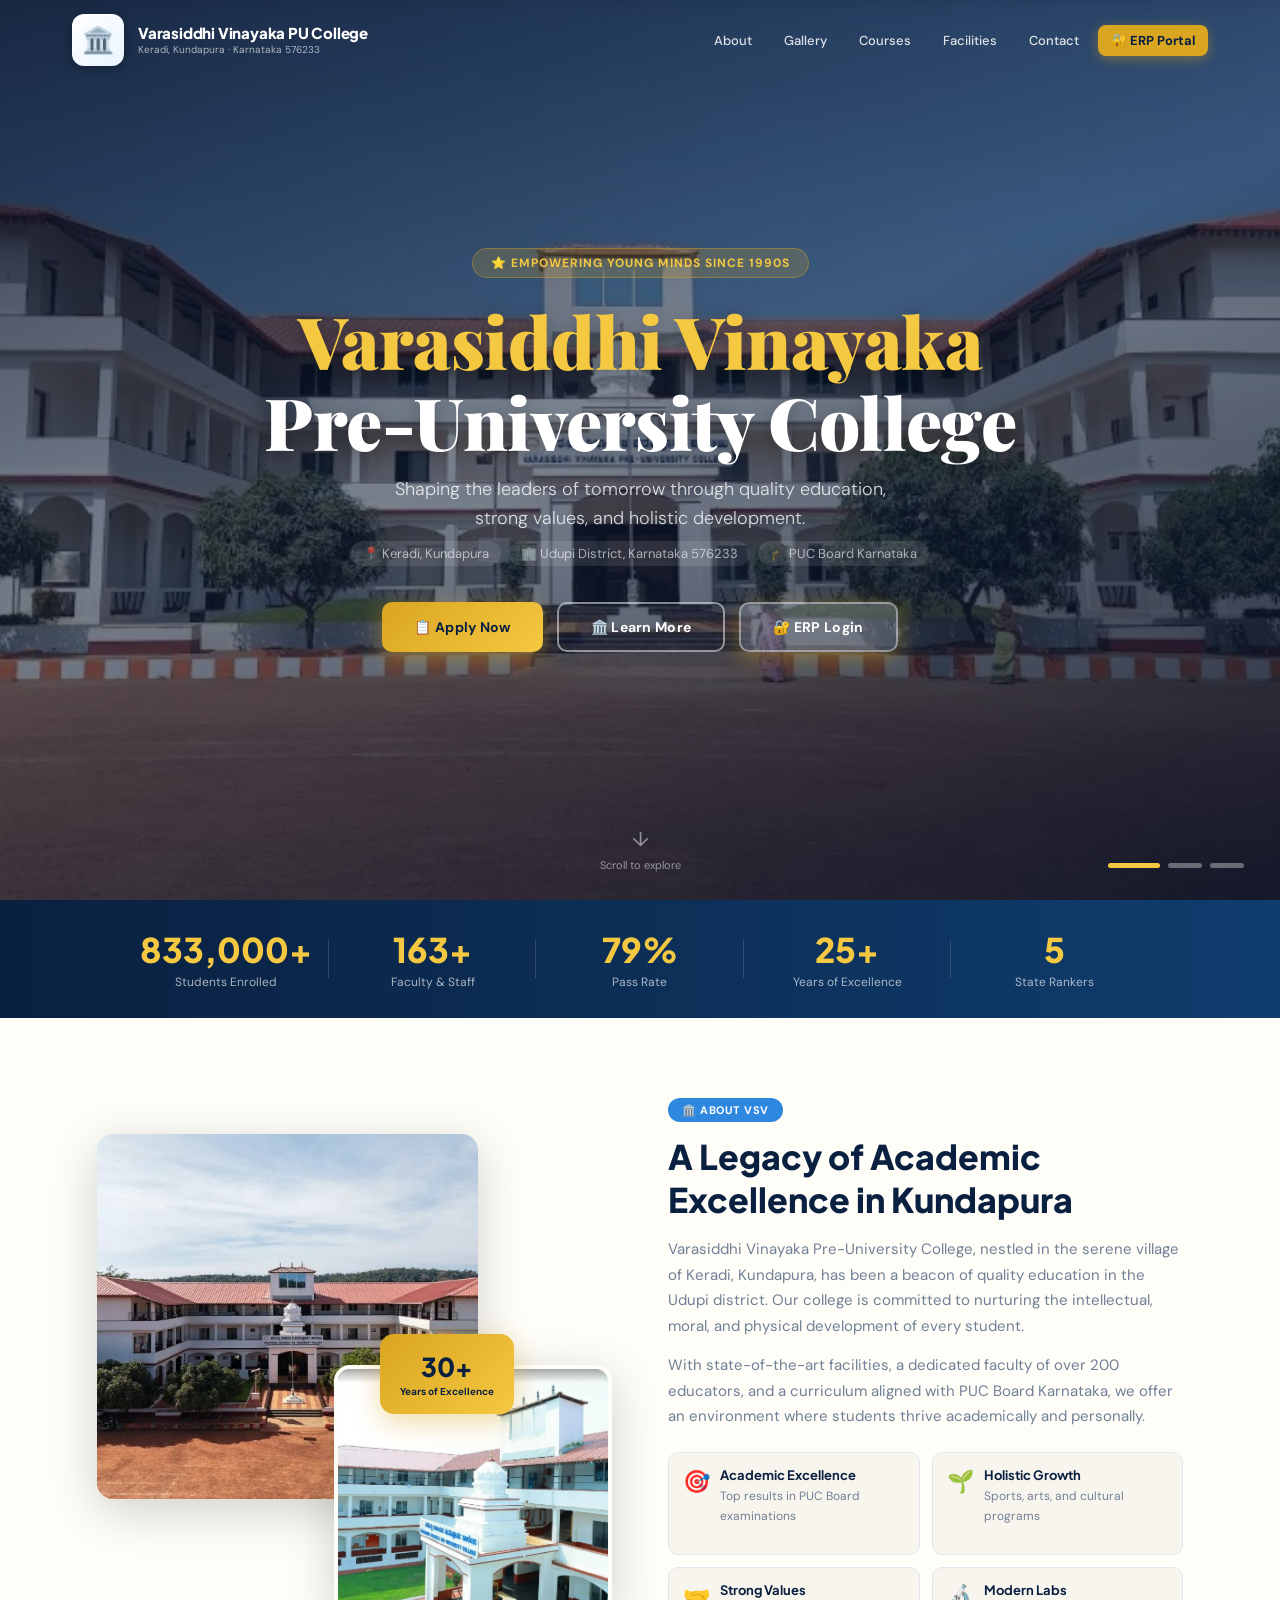
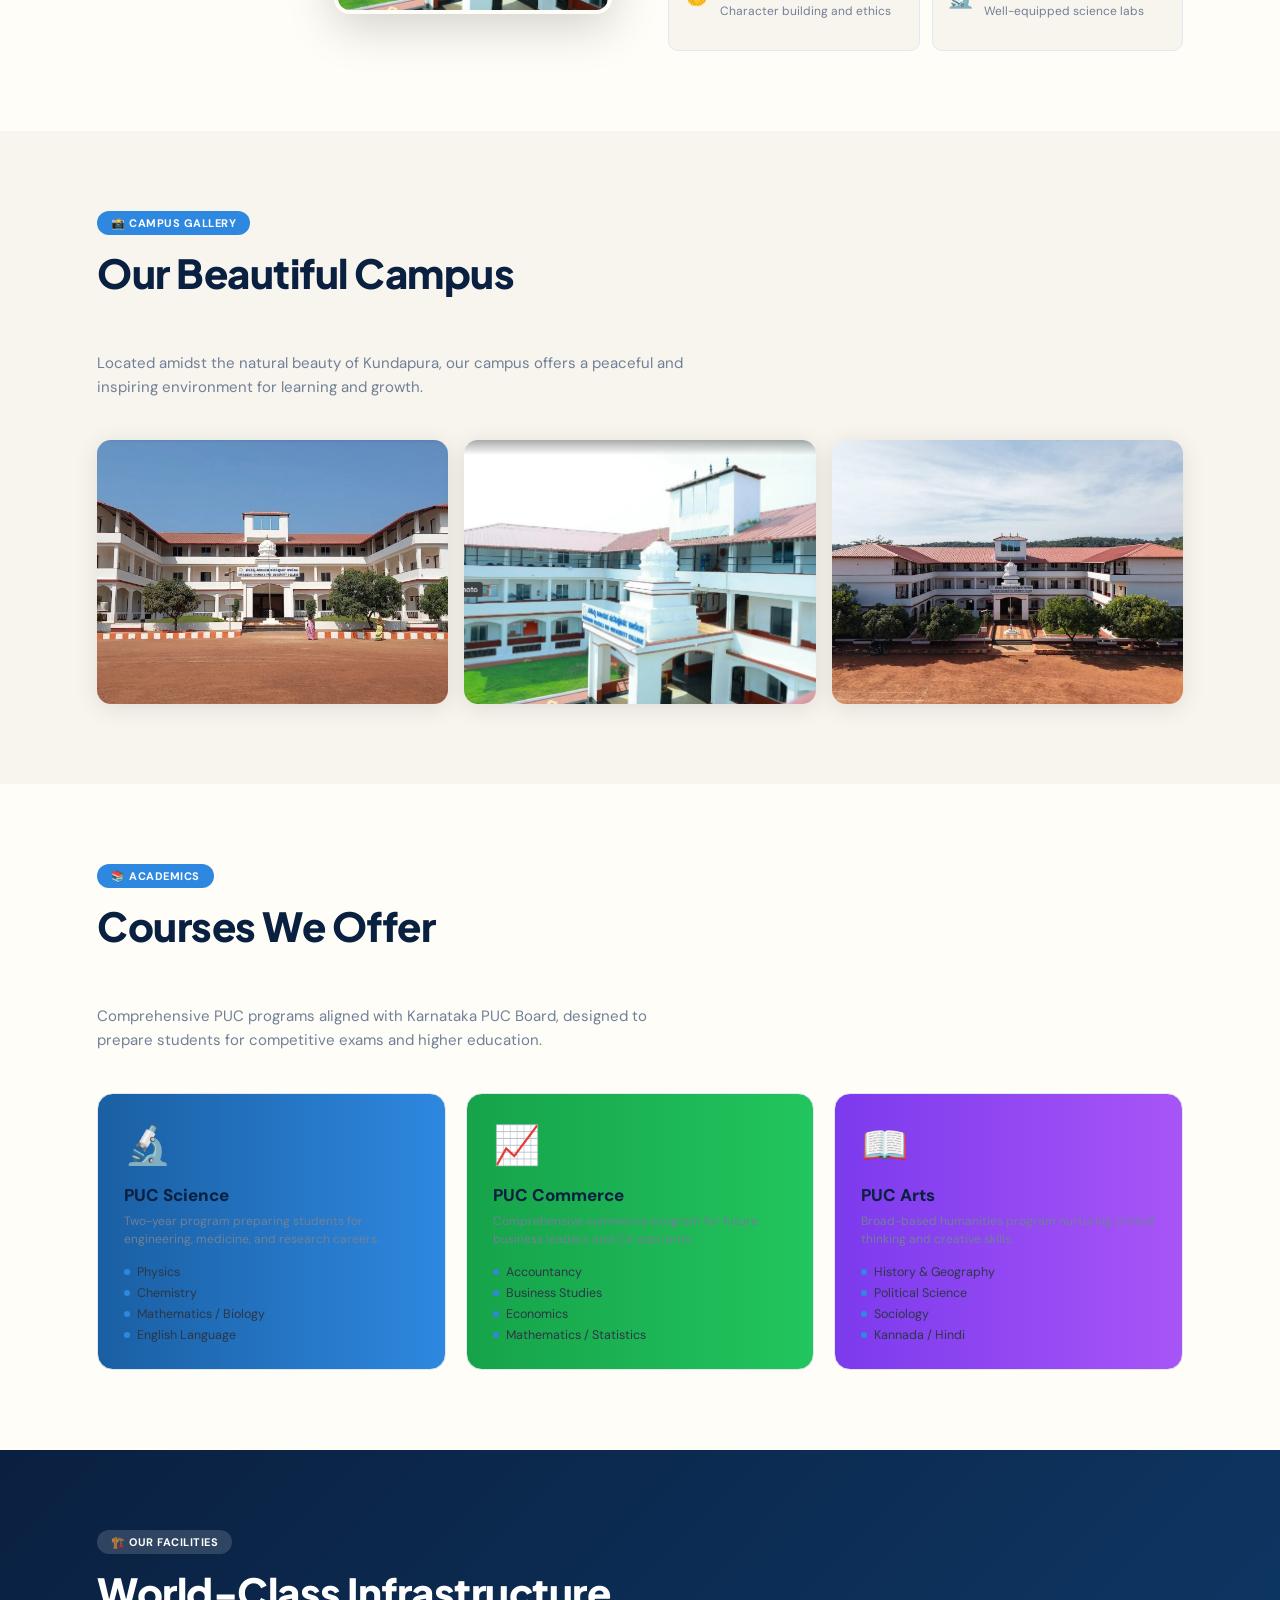
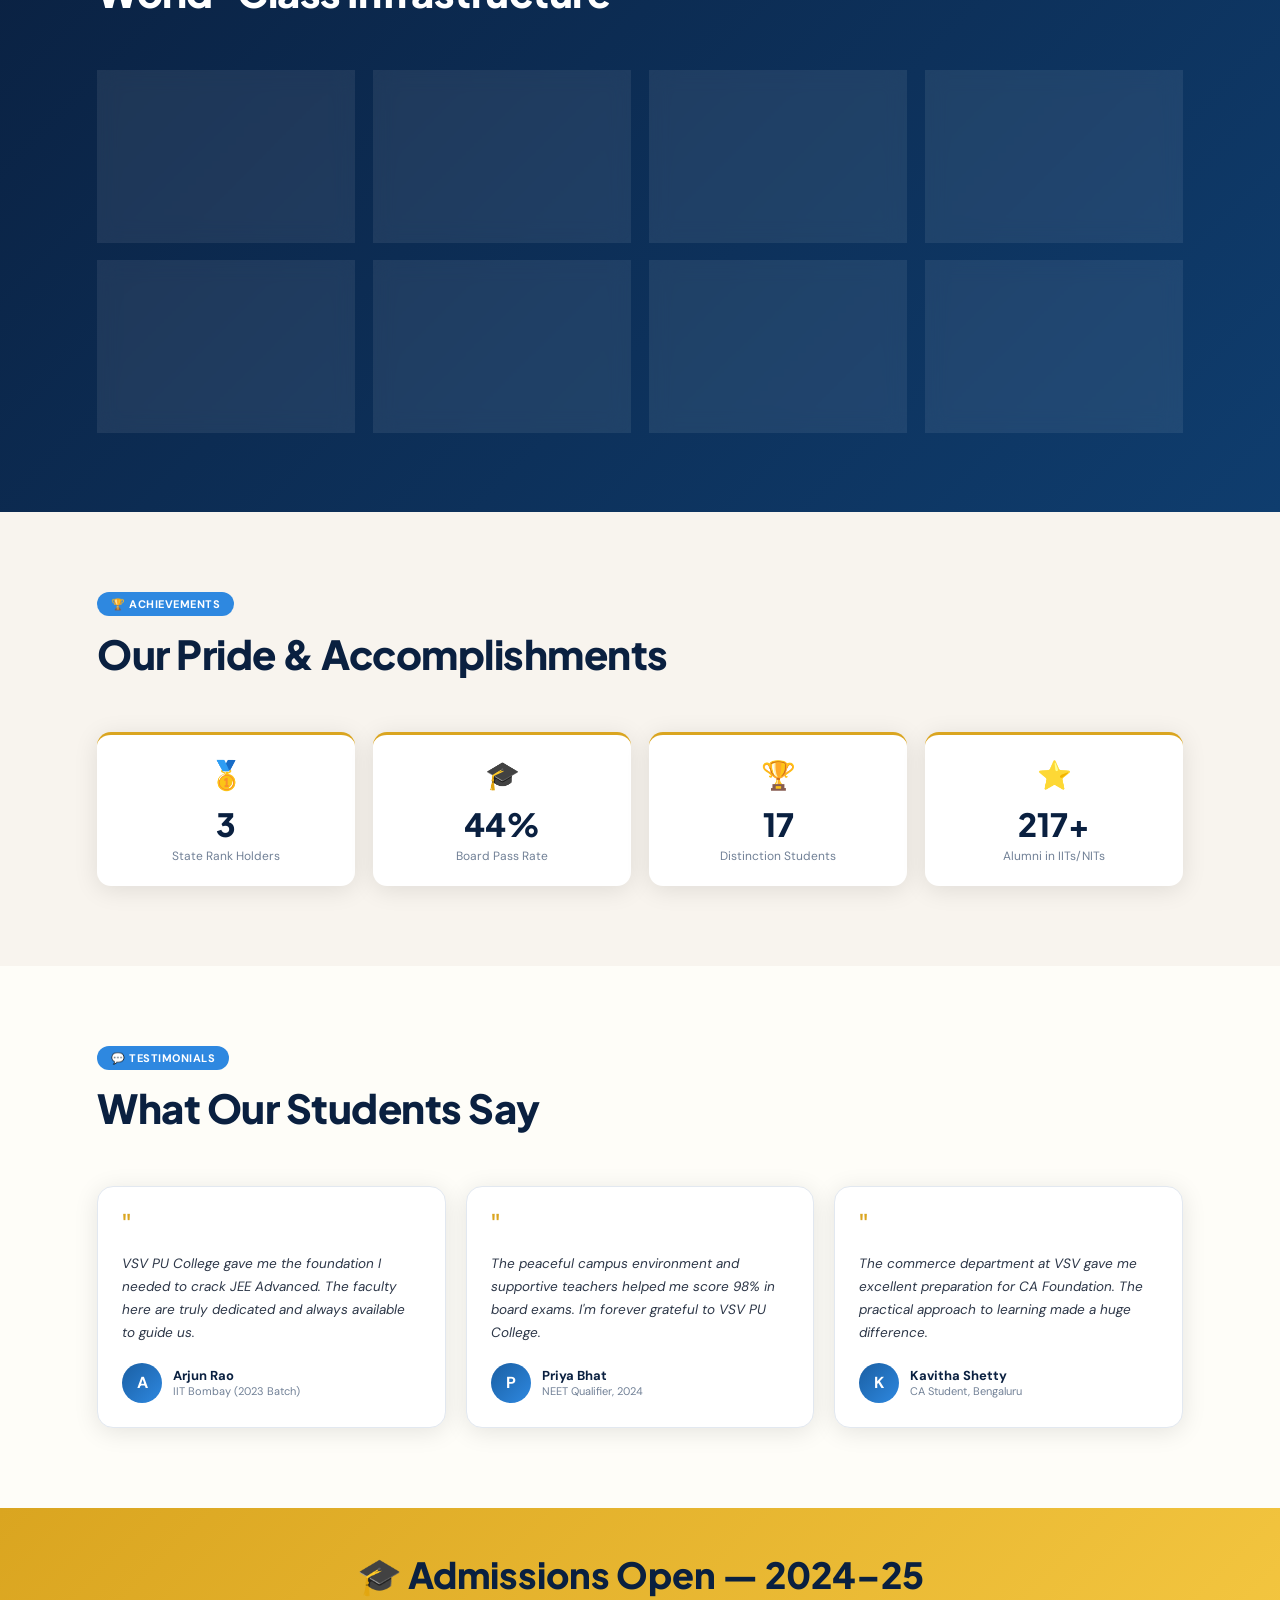
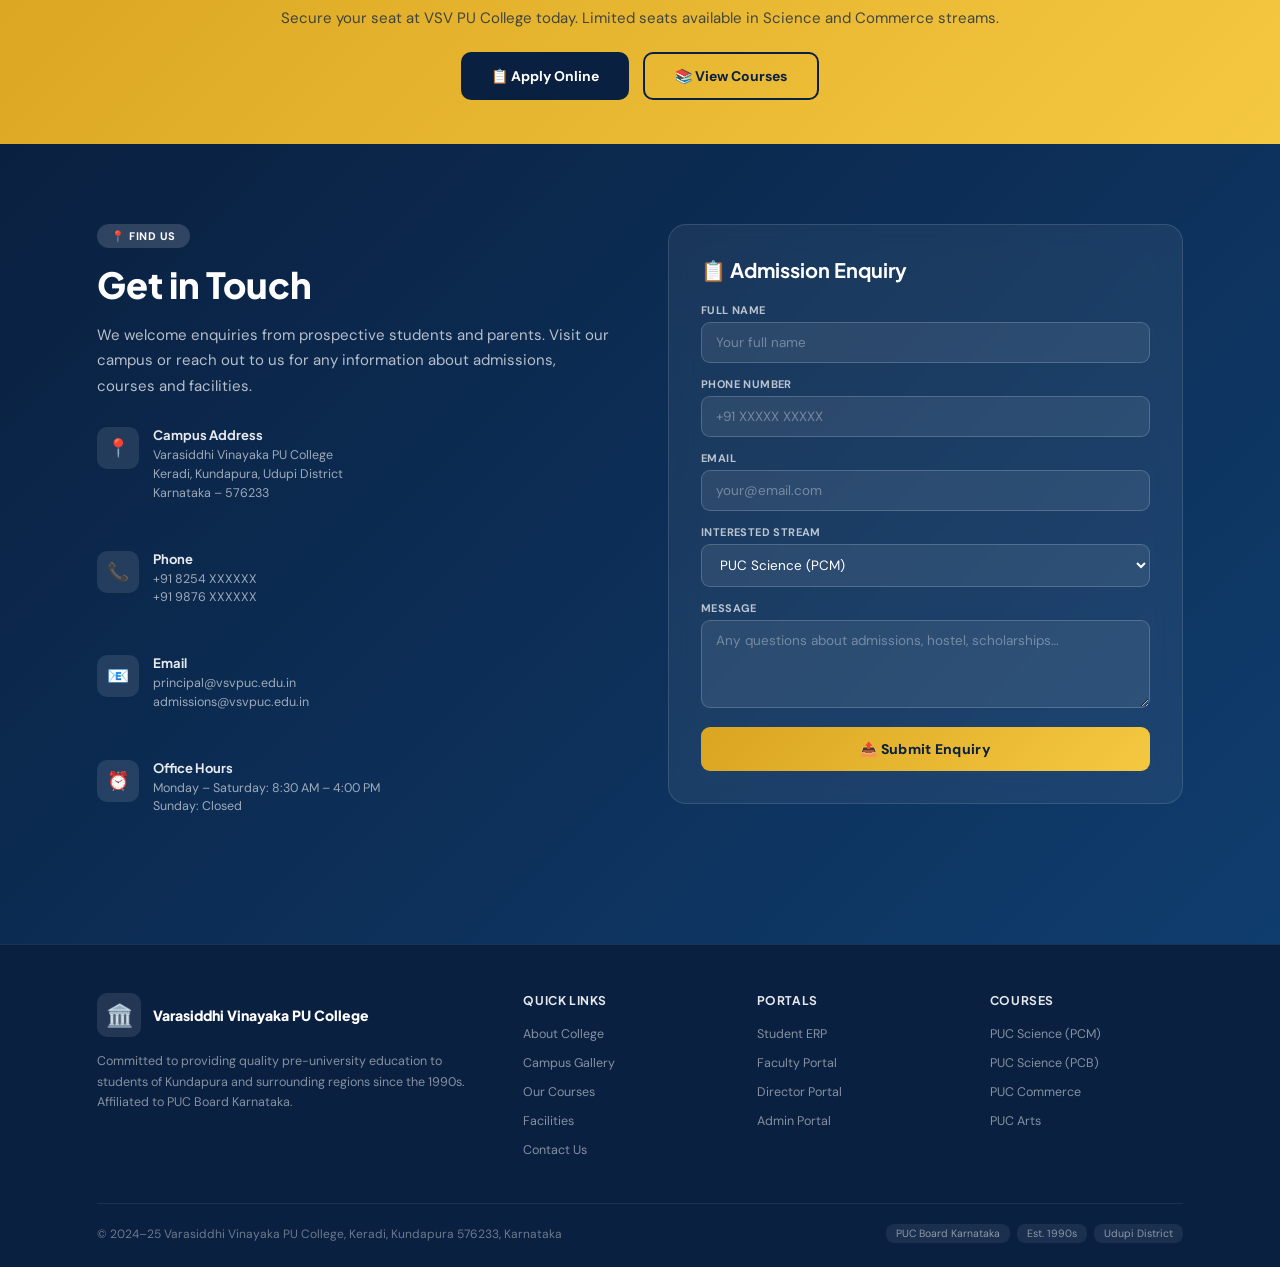
==== commit 7055c107: "fixed ERP portal link" ====
--- a/erp.html
+++ b/erp.html
@@ -3,1811 +3,600 @@
 <head>
 <meta charset="UTF-8">
 <meta name="viewport" content="width=device-width, initial-scale=1.0">
-<title>VSV PU College Keradi — ERP Portal</title>
-<link href="https://fonts.googleapis.com/css2?family=Plus+Jakarta+Sans:wght@400;500;600;700;800;900&family=DM+Sans:wght@300;400;500&display=swap" rel="stylesheet">
+<title>Varasiddhi Vinayaka PU College — Keradi, Kundapura</title>
+<link href="https://fonts.googleapis.com/css2?family=Plus+Jakarta+Sans:wght@300;400;500;600;700;800;900&family=Playfair+Display:ital,wght@0,700;0,900;1,700&family=DM+Sans:wght@300;400;500&display=swap" rel="stylesheet">
 <style>
 *{margin:0;padding:0;box-sizing:border-box;}
 :root{
-  --bl:#0c3461;--bl2:#1a5fa3;--bl3:#2e88e0;--bpl:#e8f2fc;--bpl2:#dbeafe;
-  --gr:#16a34a;--gpl:#dcfce7;--gr2:#15803d;
-  --rd:#dc2626;--rpl:#fee2e2;
-  --am:#d97706;--apl:#fef3c7;
-  --pu:#7c3aed;--ppl:#ede9fe;
-  --tl:#0891b2;--tpl:#cffafe;
-  --ink:#0f172a;--ink2:#334155;--ink3:#64748b;--ink4:#94a3b8;
-  --bdr:#e2e8f0;--bdr2:#cbd5e1;--sur:#f8fafc;--sur2:#f1f5f9;--wh:#fff;
-  --r:12px;--rs:8px;--rl:18px;
-  --sh:0 1px 3px rgba(0,0,0,.08),0 4px 16px rgba(0,0,0,.06);
-  --shl:0 8px 32px rgba(0,0,0,.14);--shxl:0 20px 60px rgba(0,0,0,.24);
+  --navy:#0a2040;--blue:#0f3d6e;--blue2:#1a5fa3;--blue3:#2e88e0;
+  --gold:#b8860b;--gold2:#daa520;--gold3:#f5c842;
+  --cream:#fefdf8;--warm:#f8f4ee;
+  --ink:#1a1a2e;--ink2:#2d3748;--ink3:#718096;
+  --gr:#16a34a;--rd:#dc2626;--am:#d97706;
+  --border:#e2e8f0;
+  --sh:0 4px 24px rgba(0,0,0,.1);--shl:0 12px 48px rgba(0,0,0,.18);
 }
-html,body{height:100%;font-family:'DM Sans',sans-serif;background:var(--sur);color:var(--ink);overflow-x:hidden;}
-h1,h2,h3,h4{font-family:'Plus Jakarta Sans',sans-serif;}
-button,input,select,textarea{font-family:inherit;}
-::-webkit-scrollbar{width:5px;height:5px;}
-::-webkit-scrollbar-track{background:var(--sur);}
-::-webkit-scrollbar-thumb{background:var(--bdr2);border-radius:3px;}
-
-/* TOAST */
-#toastBox{position:fixed;top:18px;right:18px;z-index:99999;display:flex;flex-direction:column;gap:7px;pointer-events:none;}
-.toast{display:flex;align-items:center;gap:9px;padding:11px 16px;border-radius:10px;font-size:13px;font-weight:500;min-width:260px;max-width:340px;box-shadow:var(--shl);animation:tIn .3s cubic-bezier(.16,1,.3,1);color:#fff;}
-.t-success{background:var(--gr);} .t-error{background:var(--rd);} .t-info{background:var(--bl2);} .t-warning{background:var(--am);}
-@keyframes tIn{from{opacity:0;transform:translateX(24px);}to{opacity:1;transform:none;}}
-
-/* PAGES */
-.page{display:none;min-height:100vh;flex-direction:column;}
-.page.active{display:flex;}
-.dash{display:none;height:100vh;overflow:hidden;flex-direction:column;}
-.dash.active{display:flex;}
-
-/* LANDING */
-#landPage{background:#0a2240;position:relative;overflow:hidden;}
-.slider{position:absolute;inset:0;z-index:0;}
-.slide{position:absolute;inset:0;background-size:cover;background-position:center;opacity:0;transition:opacity 1.4s ease;}
-.slide.active{opacity:1;}
-.slide-ov{position:absolute;inset:0;background:linear-gradient(180deg,rgba(6,18,42,.75) 0%,rgba(8,24,52,.45) 35%,rgba(6,16,40,.88) 100%);}
-.lnav{position:relative;z-index:10;background:rgba(4,14,34,.85);backdrop-filter:blur(16px);border-bottom:1px solid rgba(255,255,255,.1);padding:11px 36px;display:flex;justify-content:space-between;align-items:center;}
-.lnav-logo{display:flex;align-items:center;gap:14px;}
-.lnav-seal{width:58px;height:58px;background:linear-gradient(135deg,#fff 0%,#e4effe 100%);border-radius:14px;display:flex;align-items:center;justify-content:center;font-size:30px;box-shadow:0 4px 16px rgba(0,0,0,.4);flex-shrink:0;}
-.lnav-info h1{font-size:16px;font-weight:900;color:#fff;letter-spacing:-.2px;line-height:1.2;}
-.lnav-info .l2{font-size:11px;color:rgba(255,255,255,.65);margin-top:2px;}
-.lnav-info .l3{font-size:10px;color:rgba(255,255,255,.5);margin-top:1px;}
-.lnav-tag{background:rgba(255,255,255,.12);border:1px solid rgba(255,255,255,.2);color:rgba(255,255,255,.92);padding:5px 14px;border-radius:20px;font-size:11px;font-weight:700;}
-.land-body{flex:1;display:flex;align-items:center;justify-content:center;padding:28px 20px;position:relative;z-index:10;}
-.hero{background:rgba(255,255,255,.975);border-radius:22px;padding:36px 42px;max-width:840px;width:100%;box-shadow:var(--shxl);animation:hIn .8s cubic-bezier(.16,1,.3,1);}
-@keyframes hIn{from{opacity:0;transform:translateY(30px) scale(.96);}to{opacity:1;transform:none;}}
-.college-hdr{display:flex;align-items:center;gap:18px;margin-bottom:18px;padding-bottom:18px;border-bottom:2px solid var(--bdr);}
-.c-seal{width:76px;height:76px;background:linear-gradient(135deg,var(--bl),var(--bl2));border-radius:50%;display:flex;align-items:center;justify-content:center;font-size:36px;flex-shrink:0;box-shadow:0 6px 20px rgba(12,52,97,.35);}
-.c-info h1{font-size:21px;font-weight:900;color:var(--bl);letter-spacing:-.4px;line-height:1.25;}
-.c-info .ci2{font-size:13px;color:var(--ink2);margin-top:4px;font-weight:500;}
-.c-info .ci3{font-size:11px;color:var(--ink3);margin-top:3px;display:flex;gap:7px;flex-wrap:wrap;align-items:center;}
-.addr{background:var(--bpl);color:var(--bl2);padding:2px 8px;border-radius:7px;font-size:10.5px;font-weight:700;}
-.stats-row{display:grid;grid-template-columns:repeat(4,1fr);gap:10px;margin-bottom:18px;}
-.sr-item{text-align:center;background:var(--sur);border-radius:10px;padding:11px 7px;border:1px solid var(--bdr);transition:.2s;}
-.sr-item:hover{border-color:var(--bl3);background:var(--bpl);}
-.sr-n{font-size:22px;font-weight:900;color:var(--bl);font-family:'Plus Jakarta Sans',sans-serif;}
-.sr-l{font-size:10px;color:var(--ink3);margin-top:1px;font-weight:500;}
-.divline{display:flex;align-items:center;gap:11px;color:var(--ink3);font-size:11px;font-weight:700;text-transform:uppercase;letter-spacing:.5px;margin:16px 0;}
-.divline::before,.divline::after{content:'';flex:1;height:1px;background:var(--bdr);}
-.login-grid{display:grid;grid-template-columns:repeat(4,1fr);gap:12px;}
-@media(max-width:680px){.login-grid{grid-template-columns:repeat(2,1fr);}}
-.lc{border:2px solid var(--bdr);border-radius:14px;padding:22px 12px;text-align:center;cursor:pointer;transition:all .22s cubic-bezier(.16,1,.3,1);background:#fff;position:relative;overflow:hidden;}
-.lc:hover{transform:translateY(-3px);}
-.lc.s:hover{border-color:#7c3aed;box-shadow:0 8px 26px rgba(124,58,237,.15);}
-.lc.f:hover{border-color:#16a34a;box-shadow:0 8px 26px rgba(22,163,74,.15);}
-.lc.d:hover{border-color:#d97706;box-shadow:0 8px 26px rgba(217,119,6,.15);}
-.lc.a:hover{border-color:#dc2626;box-shadow:0 8px 26px rgba(220,38,38,.15);}
-.lc-cnt{position:absolute;top:8px;right:8px;background:var(--bpl);color:var(--bl2);font-size:9px;font-weight:700;padding:2px 6px;border-radius:9px;}
-.lc-ic{font-size:40px;margin-bottom:9px;display:block;}
-.lc h3{font-size:13px;font-weight:700;color:var(--ink);margin-bottom:2px;}
-.lc p{font-size:10px;color:var(--ink3);line-height:1.35;}
-.sdots{position:absolute;bottom:14px;left:50%;transform:translateX(-50%);display:flex;gap:7px;z-index:11;}
-.sdot{width:8px;height:8px;border-radius:50%;background:rgba(255,255,255,.4);cursor:pointer;transition:.3s;}
-.sdot.on{background:#fff;width:22px;border-radius:4px;}
-
-/* LOGIN PAGES */
-.lp-nav{background:var(--bl);padding:14px 36px;display:flex;align-items:center;gap:14px;color:#fff;box-shadow:0 2px 8px rgba(0,0,0,.2);}
-.lp-nv-ic{width:40px;height:40px;background:rgba(255,255,255,.16);border-radius:10px;display:flex;align-items:center;justify-content:center;font-size:20px;}
-.lp-nv-h2{font-size:15px;font-weight:700;}
-.lp-nv-p{font-size:10px;opacity:.7;margin-top:1px;}
-.lp-bg{background:linear-gradient(150deg,#e8f2fc 0%,#dbeafe 60%,#e0f2fe 100%);}
-.lp-body{flex:1;display:flex;align-items:center;justify-content:center;padding:30px 20px;}
-.lp-card{background:#fff;border-radius:20px;padding:36px;width:100%;max-width:440px;box-shadow:var(--shl);border:1px solid var(--bdr);}
-.lp-ic{font-size:50px;text-align:center;margin-bottom:13px;}
-.lp-h{font-size:22px;font-weight:800;color:var(--bl);text-align:center;margin-bottom:4px;}
-.lp-s{text-align:center;color:var(--ink3);font-size:12px;margin-bottom:20px;}
-.tab-row{display:flex;background:var(--sur);border-radius:9px;padding:3px;margin-bottom:18px;gap:3px;}
-.ttb{flex:1;padding:8px;border:none;border-radius:7px;font-size:12px;font-weight:600;cursor:pointer;background:transparent;color:var(--ink2);transition:.15s;}
-.ttb.on{background:#fff;color:var(--bl);box-shadow:0 1px 4px rgba(0,0,0,.1);}
-.fld{margin-bottom:13px;}
-.fld label{display:block;font-size:11px;font-weight:700;color:var(--ink2);margin-bottom:5px;text-transform:uppercase;letter-spacing:.4px;}
-.fld input{width:100%;padding:11px 13px;border:2px solid var(--bdr);border-radius:9px;font-size:14px;color:var(--ink);transition:.2s;background:#fff;}
-.fld input:focus{outline:none;border-color:var(--bl3);box-shadow:0 0 0 3px rgba(46,136,224,.1);}
-.lp-btn{width:100%;padding:12px;background:linear-gradient(135deg,var(--bl),var(--bl2));color:#fff;border:none;border-radius:9px;font-size:14px;font-weight:700;cursor:pointer;transition:.22s;margin-top:5px;}
-.lp-btn:hover{transform:translateY(-1px);box-shadow:0 6px 20px rgba(12,52,97,.3);}
-.demobox{background:var(--bpl);border:1px solid #bfdbfe;border-radius:8px;padding:11px 13px;margin-top:13px;font-size:11.5px;line-height:1.9;color:var(--ink2);}
-.demobox code{background:rgba(12,52,97,.1);padding:1px 5px;border-radius:4px;font-size:11px;font-weight:700;color:var(--bl);}
-.back-link{text-align:center;margin-top:13px;font-size:12px;color:var(--ink3);}
-.back-link a{color:var(--bl2);font-weight:600;cursor:pointer;text-decoration:underline;}
-
-/* TOPBAR */
-.topbar{background:linear-gradient(90deg,var(--bl),var(--bl2));color:#fff;height:58px;padding:0 20px;display:flex;align-items:center;justify-content:space-between;flex-shrink:0;box-shadow:0 2px 10px rgba(0,0,0,.25);}
-.tb-brand{display:flex;align-items:center;gap:10px;}
-.tb-ic{width:36px;height:36px;background:rgba(255,255,255,.14);border-radius:9px;display:flex;align-items:center;justify-content:center;font-size:18px;}
-.tb-brand h1{font-size:13px;font-weight:700;line-height:1.2;}
-.tb-brand p{font-size:10px;opacity:.68;margin-top:1px;}
-.tb-right{display:flex;align-items:center;gap:8px;}
-.tb-notif{width:32px;height:32px;background:rgba(255,255,255,.12);border:none;border-radius:8px;cursor:pointer;display:flex;align-items:center;justify-content:center;font-size:14px;color:#fff;position:relative;transition:.15s;}
-.tb-notif:hover{background:rgba(255,255,255,.2);}
-.ndot{position:absolute;top:4px;right:4px;width:7px;height:7px;background:#f59e0b;border-radius:50%;border:2px solid var(--bl);}
-.uchip{display:flex;align-items:center;gap:7px;background:rgba(255,255,255,.13);border-radius:18px;padding:4px 12px 4px 4px;cursor:pointer;}
-.uc-ava{width:27px;height:27px;background:rgba(255,255,255,.26);border-radius:50%;display:flex;align-items:center;justify-content:center;font-size:12px;font-weight:700;}
-.uc-nm{font-size:12px;font-weight:600;}
-.tb-profbtn{background:rgba(255,255,255,.12);border:1px solid rgba(255,255,255,.2);color:#fff;padding:5px 11px;border-radius:7px;font-size:11px;cursor:pointer;transition:.15s;}
-.tb-profbtn:hover{background:rgba(255,255,255,.2);}
-.tb-out{background:rgba(255,255,255,.11);border:1px solid rgba(255,255,255,.2);color:#fff;padding:5px 12px;border-radius:7px;font-size:11.5px;font-weight:600;cursor:pointer;transition:.15s;}
-.tb-out:hover{background:rgba(220,38,38,.4);}
-
-/* SIDEBAR & MAIN */
-.dash-body{flex:1;display:flex;overflow:hidden;}
-.sidebar{width:246px;background:#fff;border-right:1px solid var(--bdr);overflow-y:auto;flex-shrink:0;}
-.sb-head{padding:16px;background:linear-gradient(135deg,var(--bpl),#fff);border-bottom:1px solid var(--bdr);}
-.sb-ava{width:44px;height:44px;background:linear-gradient(135deg,var(--bl),var(--bl2));border-radius:12px;display:flex;align-items:center;justify-content:center;font-size:20px;margin-bottom:9px;}
-.sb-nm{font-size:13px;font-weight:700;color:var(--ink);}
-.sb-role{font-size:11px;color:var(--ink3);margin-top:1px;}
-.sb-id{font-size:11px;color:var(--bl2);font-weight:600;margin-top:2px;}
-.sb-em{font-size:10px;color:var(--ink4);margin-top:2px;word-break:break-all;}
-.nsec{padding:9px 0 3px;}
-.nlbl{padding:3px 14px 7px;font-size:10px;font-weight:700;color:var(--ink4);text-transform:uppercase;letter-spacing:.8px;}
-.na{display:flex;align-items:center;gap:8px;padding:9px 14px;font-size:12.5px;color:var(--ink2);cursor:pointer;transition:.13s;border-left:3px solid transparent;}
-.na:hover{background:var(--sur);color:var(--bl);}
-.na.on{background:var(--bpl);color:var(--bl);border-left-color:var(--bl);font-weight:600;}
-.ni{font-size:15px;width:18px;text-align:center;flex-shrink:0;}
-.nbg{margin-left:auto;background:var(--rd);color:#fff;font-size:9px;font-weight:700;padding:1px 5px;border-radius:8px;}
-.main{flex:1;overflow-y:auto;background:var(--sur);}
-.panel{display:none;padding:22px;animation:pIn .25s ease;}
-.panel.on{display:block;}
-@keyframes pIn{from{opacity:0;transform:translateY(6px);}to{opacity:1;transform:none;}}
-.ph{display:flex;justify-content:space-between;align-items:flex-start;margin-bottom:20px;flex-wrap:wrap;gap:10px;}
-.ph h1{font-size:21px;font-weight:800;color:var(--ink);letter-spacing:-.3px;}
-.ph p{font-size:12px;color:var(--ink3);margin-top:3px;}
-.ph-act{display:flex;gap:7px;flex-wrap:wrap;align-items:center;}
-
-/* STAT GRID */
-.sg{display:grid;gap:13px;margin-bottom:20px;}
-.sg.c4{grid-template-columns:repeat(4,1fr);}
-.sg.c3{grid-template-columns:repeat(3,1fr);}
-.sg.c2{grid-template-columns:repeat(2,1fr);}
-@media(max-width:1000px){.sg.c4{grid-template-columns:repeat(2,1fr);}}
-.stat{background:#fff;border:1px solid var(--bdr);border-radius:12px;padding:17px;position:relative;overflow:hidden;transition:.22s;}
-.stat:hover{box-shadow:var(--sh);transform:translateY(-1px);}
-.stat-line{position:absolute;top:0;left:0;right:0;height:3px;border-radius:12px 12px 0 0;}
-.si{font-size:26px;margin-bottom:7px;}
-.sv{font-size:26px;font-weight:800;font-family:'Plus Jakarta Sans',sans-serif;color:var(--ink);line-height:1;margin-bottom:3px;}
-.sl{font-size:11px;color:var(--ink3);font-weight:500;}
-.sdl{display:inline-flex;align-items:center;font-size:10px;font-weight:600;margin-top:6px;padding:2px 7px;border-radius:9px;}
-.up{background:var(--gpl);color:var(--gr);} .dn{background:var(--rpl);color:var(--rd);} .ne{background:var(--apl);color:var(--am);}
-
-/* CARD */
-.card{background:#fff;border:1px solid var(--bdr);border-radius:12px;padding:18px;margin-bottom:15px;}
-.ch{display:flex;justify-content:space-between;align-items:center;margin-bottom:14px;padding-bottom:12px;border-bottom:1px solid var(--bdr);}
-.ch h2{font-size:14px;font-weight:700;color:var(--ink);}
-.cbadge{font-size:11px;font-weight:600;background:var(--bpl);color:var(--bl2);padding:3px 9px;border-radius:9px;}
-.g2{display:grid;grid-template-columns:1fr 1fr;gap:15px;}
-.g3{display:grid;grid-template-columns:1fr 1fr 1fr;gap:15px;}
-@media(max-width:760px){.g2,.g3{grid-template-columns:1fr;}}
-
-/* TABLE */
-.tw{overflow-x:auto;border-radius:9px;border:1px solid var(--bdr);}
-table{width:100%;border-collapse:collapse;font-size:12.5px;}
-thead tr{background:var(--sur);}
-th{padding:9px 12px;text-align:left;font-size:10px;font-weight:700;color:var(--ink3);text-transform:uppercase;letter-spacing:.5px;border-bottom:1px solid var(--bdr);white-space:nowrap;}
-td{padding:9px 12px;border-bottom:1px solid var(--bdr);color:var(--ink2);vertical-align:middle;}
-tbody tr:last-child td{border-bottom:none;}
-tbody tr:hover{background:var(--sur);}
-.tsrch{width:100%;padding:9px 12px;border:1px solid var(--bdr);border-radius:8px;font-size:13px;margin-bottom:11px;}
-.tsrch:focus{outline:none;border-color:var(--bl3);}
-
-/* BADGES */
-.badge{display:inline-flex;align-items:center;padding:2px 8px;border-radius:9px;font-size:10.5px;font-weight:600;white-space:nowrap;}
-.bg2{background:var(--gpl);color:var(--gr);} .br2{background:var(--rpl);color:var(--rd);} .ba2{background:var(--apl);color:var(--am);}
-.bb2{background:var(--bpl);color:var(--bl2);} .bp2{background:var(--ppl);color:var(--pu);} .bt2{background:var(--tpl);color:var(--tl);}
-.bk2{background:var(--sur2);color:var(--ink2);}
-
-/* BUTTONS */
-.btn{display:inline-flex;align-items:center;gap:5px;padding:8px 14px;border-radius:8px;border:none;font-size:12px;font-weight:600;cursor:pointer;transition:all .18s;font-family:inherit;}
-.bp3{background:linear-gradient(135deg,var(--bl),var(--bl2));color:#fff;}
-.bp3:hover{transform:translateY(-1px);box-shadow:0 5px 16px rgba(12,52,97,.26);}
-.bsuc{background:var(--gr);color:#fff;} .bsuc:hover{background:var(--gr2);}
-.bdan{background:var(--rd);color:#fff;} .bdan:hover{background:#b91c1c;}
-.bamb{background:var(--am);color:#fff;}
-.bgh{background:transparent;color:var(--ink2);border:1px solid var(--bdr);} .bgh:hover{background:var(--sur);}
-.bout{background:transparent;color:var(--bl2);border:2px solid var(--bl2);} .bout:hover{background:var(--bpl);}
-.btn-sm{padding:5px 10px;font-size:11px;border-radius:7px;}
-.btn-xs{padding:3px 8px;font-size:10px;border-radius:5px;}
-
-/* FORMS */
-.fr{display:grid;gap:12px;margin-bottom:12px;}
-.fr.c2{grid-template-columns:1fr 1fr;} .fr.c3{grid-template-columns:1fr 1fr 1fr;}
-@media(max-width:680px){.fr.c2,.fr.c3{grid-template-columns:1fr;}}
-.fg{display:flex;flex-direction:column;gap:5px;}
-.fg label{font-size:11px;font-weight:700;color:var(--ink2);text-transform:uppercase;letter-spacing:.4px;}
-.fg input,.fg select,.fg textarea{padding:9px 11px;border:2px solid var(--bdr);border-radius:8px;font-size:13px;color:var(--ink);transition:.18s;background:#fff;}
-.fg input:focus,.fg select:focus,.fg textarea:focus{outline:none;border-color:var(--bl3);box-shadow:0 0 0 3px rgba(46,136,224,.09);}
-.fg textarea{resize:vertical;min-height:66px;}
-
-/* ATTENDANCE */
-.att-g{display:grid;grid-template-columns:repeat(auto-fill,minmax(148px,1fr));gap:8px;}
-.ac{border:2px solid var(--bdr);border-radius:10px;padding:11px;text-align:center;cursor:pointer;transition:all .17s;background:#fff;user-select:none;}
-.ac:hover{border-color:var(--bl3);}
-.ac.present{border-color:var(--gr);background:var(--gpl);} .ac.absent{border-color:var(--rd);background:var(--rpl);} .ac.late{border-color:var(--am);background:var(--apl);}
-.ac-av{width:34px;height:34px;border-radius:9px;display:flex;align-items:center;justify-content:center;font-size:15px;margin:0 auto 6px;background:var(--sur);}
-.ac.present .ac-av{background:rgba(22,163,74,.13);} .ac.absent .ac-av{background:rgba(220,38,38,.1);} .ac.late .ac-av{background:rgba(217,119,6,.1);}
-.ac-nm{font-size:10.5px;font-weight:700;color:var(--ink);white-space:nowrap;overflow:hidden;text-overflow:ellipsis;}
-.ac-rl{font-size:9.5px;color:var(--ink4);margin-top:1px;}
-.ac-st{margin-top:5px;font-size:10px;font-weight:700;}
-.ac.present .ac-st{color:var(--gr);} .ac.absent .ac-st{color:var(--rd);} .ac.late .ac-st{color:var(--am);}
-.ac:not(.present):not(.absent):not(.late) .ac-st{color:var(--ink4);}
-.att-locked{display:flex;align-items:center;gap:8px;padding:11px 14px;background:var(--rpl);border:1px solid var(--rd);border-radius:9px;margin-bottom:11px;color:var(--rd);font-size:12.5px;font-weight:600;}
-
-/* PROGRESS */
-.pbw{margin:4px 0;}
-.pbr{display:flex;justify-content:space-between;font-size:11.5px;margin-bottom:4px;color:var(--ink2);}
-.pbbg{height:7px;background:var(--bdr);border-radius:4px;overflow:hidden;}
-.pbf{height:100%;border-radius:4px;transition:width 1.1s cubic-bezier(.16,1,.3,1);}
-
-/* MODAL */
-.mover{display:none;position:fixed;inset:0;background:rgba(0,0,0,.52);z-index:9000;align-items:center;justify-content:center;padding:18px;}
-.mover.open{display:flex;}
-.modal{background:#fff;border-radius:16px;padding:25px;max-width:520px;width:100%;max-height:90vh;overflow-y:auto;animation:mIn .27s cubic-bezier(.16,1,.3,1);box-shadow:var(--shxl);}
-.modal.lg{max-width:760px;}
-@keyframes mIn{from{opacity:0;transform:scale(.93);}to{opacity:1;transform:scale(1);}}
-.modal h3{font-size:17px;font-weight:800;margin-bottom:14px;color:var(--ink);}
-.mfoot{display:flex;gap:8px;justify-content:flex-end;margin-top:15px;padding-top:12px;border-top:1px solid var(--bdr);}
-
-/* ALERTS & MISC */
-.alert{display:flex;align-items:flex-start;gap:8px;padding:11px 13px;border-radius:8px;font-size:12.5px;margin-bottom:10px;}
-.al-i{background:var(--bpl);color:var(--bl2);} .al-s{background:var(--gpl);color:var(--gr);} .al-w{background:var(--apl);color:var(--am);} .al-d{background:var(--rpl);color:var(--rd);}
-.aico{font-size:15px;flex-shrink:0;margin-top:1px;}
-.divider{height:1px;background:var(--bdr);margin:13px 0;}
-.empty{text-align:center;padding:30px 16px;color:var(--ink3);}
-.empty .ei{font-size:40px;margin-bottom:9px;}
-.empty p{font-size:13px;}
-.tmuted{color:var(--ink3);font-size:12px;}
-.fw7{font-weight:700;}
-.mt8{margin-top:8px;} .mt12{margin-top:12px;} .mt16{margin-top:16px;}
-.mb8{margin-bottom:8px;} .mb12{margin-bottom:12px;} .mb16{margin-bottom:16px;}
-.pagn{display:flex;align-items:center;gap:5px;margin-top:12px;flex-wrap:wrap;}
-.pgb{padding:5px 9px;border:1px solid var(--bdr);border-radius:6px;background:#fff;font-size:12px;cursor:pointer;transition:.13s;}
-.pgb:hover,.pgb.on{background:var(--bl2);color:#fff;border-color:var(--bl2);}
-.upzone{border:2px dashed var(--bdr);border-radius:10px;padding:24px;text-align:center;cursor:pointer;transition:.2s;background:var(--sur);}
-.upzone:hover,.upzone.dv{border-color:var(--bl3);background:var(--bpl);}
-.dlrow{display:flex;align-items:center;gap:11px;padding:11px 13px;border:1px solid var(--bdr);border-radius:9px;background:#fff;margin-bottom:6px;transition:.17s;}
-.dlrow:hover{border-color:var(--bl3);}
-.tlitem{display:flex;gap:10px;margin-bottom:10px;}
-.tldot{width:33px;height:33px;border-radius:9px;display:flex;align-items:center;justify-content:center;font-size:15px;flex-shrink:0;background:var(--bpl);}
-.tlbody{flex:1;background:#fff;border:1px solid var(--bdr);border-radius:9px;padding:10px 12px;}
-.tlbody h4{font-size:12.5px;font-weight:700;color:var(--ink);margin-bottom:2px;}
-.tlbody p{font-size:11px;color:var(--ink3);}
-.tlmeta{display:flex;gap:5px;margin-top:5px;flex-wrap:wrap;}
-.ann-card{border-left:4px solid var(--bl2);background:#fff;padding:12px 14px;border-radius:9px;margin-bottom:7px;}
-.ann-card.urg{border-left-color:var(--rd);} .ann-card.inf{border-left-color:var(--tl);}
-.ann-card h4{font-size:13px;font-weight:700;margin-bottom:3px;}
-.ann-card p{font-size:12px;color:var(--ink3);}
-.ann-meta{display:flex;gap:7px;margin-top:6px;flex-wrap:wrap;align-items:center;}
-.abs-chip{background:var(--rpl);border:1px solid var(--rd);color:var(--rd);padding:2px 8px;border-radius:10px;font-size:10.5px;font-weight:600;display:inline-block;margin:2px;}
-.ttg{display:grid;grid-template-columns:86px repeat(5,1fr);gap:6px;}
-.tth{font-weight:700;padding:8px;text-align:center;color:var(--ink2);background:var(--sur);border-radius:6px;font-size:11px;}
-.ttc{padding:7px;border-radius:7px;text-align:center;border:1px solid var(--bdr);font-size:10px;min-height:47px;display:flex;flex-direction:column;align-items:center;justify-content:center;gap:2px;}
-.ttc.cls{background:var(--bpl);border-color:#bfdbfe;color:var(--bl2);} .ttc.brk{background:var(--apl);border-color:#fde68a;color:var(--am);}
-.ttc strong{display:block;font-weight:700;font-size:10.5px;}
+html{scroll-behavior:smooth;}
+body{font-family:'DM Sans',sans-serif;color:var(--ink);background:var(--cream);overflow-x:hidden;}
+h1,h2,h3,h4,h5{font-family:'Plus Jakarta Sans',sans-serif;}
+
+/* === NAVBAR === */
+#navbar{position:fixed;top:0;left:0;right:0;z-index:1000;transition:all .4s ease;}
+#navbar.scrolled{background:rgba(10,32,64,.96);backdrop-filter:blur(18px);box-shadow:0 2px 20px rgba(0,0,0,.3);}
+.nav-inner{max-width:1200px;margin:0 auto;padding:14px 32px;display:flex;justify-content:space-between;align-items:center;}
+.nav-logo{display:flex;align-items:center;gap:14px;}
+.nav-seal{width:52px;height:52px;background:linear-gradient(135deg,#fff,#e8f4ff);border-radius:12px;display:flex;align-items:center;justify-content:center;font-size:26px;box-shadow:0 3px 12px rgba(0,0,0,.3);}
+.nav-text h1{font-size:15px;font-weight:800;color:#fff;letter-spacing:-.2px;line-height:1.2;}
+.nav-text p{font-size:10px;color:rgba(255,255,255,.65);margin-top:1px;}
+.nav-links{display:flex;align-items:center;gap:6px;}
+.nav-links a{color:rgba(255,255,255,.85);font-size:13px;font-weight:500;padding:7px 13px;border-radius:8px;cursor:pointer;transition:.2s;text-decoration:none;}
+.nav-links a:hover{background:rgba(255,255,255,.13);color:#fff;}
+.nav-erp-btn{background:var(--gold2)!important;color:var(--navy)!important;font-weight:700!important;box-shadow:0 3px 12px rgba(218,165,32,.4)!important;}
+.nav-erp-btn:hover{background:var(--gold3)!important;transform:translateY(-1px);}
+
+/* === HERO SLIDER === */
+#hero{height:100vh;position:relative;overflow:hidden;}
+.hslide{position:absolute;inset:0;background-size:cover;background-position:center;opacity:0;transition:opacity 1.6s ease;}
+.hslide.active{opacity:1;}
+.hero-ov{position:absolute;inset:0;background:linear-gradient(160deg,rgba(6,16,38,.82) 0%,rgba(10,30,60,.52) 45%,rgba(6,16,38,.9) 100%);}
+.hero-content{position:absolute;inset:0;display:flex;align-items:center;justify-content:center;z-index:5;}
+.hero-center{text-align:center;color:#fff;padding:0 24px;max-width:860px;}
+.hero-tagline{display:inline-flex;align-items:center;gap:8px;background:rgba(218,165,32,.2);border:1px solid rgba(218,165,32,.4);color:var(--gold3);padding:6px 18px;border-radius:20px;font-size:12px;font-weight:700;letter-spacing:1px;text-transform:uppercase;margin-bottom:22px;}
+.hero-h1{font-family:'Playfair Display',serif;font-size:clamp(36px,6vw,72px);font-weight:900;line-height:1.12;letter-spacing:-.5px;margin-bottom:14px;text-shadow:0 2px 20px rgba(0,0,0,.3);}
+.hero-h1 span{color:var(--gold3);}
+.hero-sub{font-size:clamp(14px,2vw,18px);color:rgba(255,255,255,.8);margin-bottom:8px;font-weight:300;line-height:1.6;}
+.hero-addr{display:flex;align-items:center;justify-content:center;gap:8px;color:rgba(255,255,255,.6);font-size:13px;margin-bottom:36px;}
+.hero-addr span{background:rgba(255,255,255,.1);padding:4px 12px;border-radius:12px;}
+.hero-btns{display:flex;gap:14px;justify-content:center;flex-wrap:wrap;}
+.hbtn{padding:14px 32px;border-radius:10px;font-size:14px;font-weight:700;cursor:pointer;transition:all .25s;border:none;letter-spacing:.3px;font-family:inherit;}
+.hbtn-primary{background:linear-gradient(135deg,var(--gold2),var(--gold3));color:var(--navy);box-shadow:0 6px 24px rgba(218,165,32,.45);}
+.hbtn-primary:hover{transform:translateY(-2px);box-shadow:0 10px 32px rgba(218,165,32,.55);}
+.hbtn-outline{background:transparent;color:#fff;border:2px solid rgba(255,255,255,.5);}
+.hbtn-outline:hover{background:rgba(255,255,255,.12);border-color:#fff;}
+.hero-scroll{position:absolute;bottom:28px;left:50%;transform:translateX(-50%);z-index:5;display:flex;flex-direction:column;align-items:center;gap:6px;color:rgba(255,255,255,.5);font-size:11px;cursor:pointer;animation:bob 2.2s ease infinite;}
+@keyframes bob{0%,100%{transform:translateX(-50%) translateY(0);}50%{transform:translateX(-50%) translateY(6px);}}
+.scroll-arrow{font-size:20px;}
+.slide-controls{position:absolute;bottom:32px;right:36px;z-index:10;display:flex;gap:8px;}
+.sdc{width:34px;height:5px;border-radius:3px;background:rgba(255,255,255,.35);cursor:pointer;transition:.35s;}
+.sdc.on{background:var(--gold3);width:52px;}
+
+/* === STATS STRIP === */
+.stats-strip{background:linear-gradient(90deg,var(--navy),var(--blue));padding:28px 0;}
+.stats-inner{max-width:1100px;margin:0 auto;padding:0 32px;display:grid;grid-template-columns:repeat(5,1fr);gap:0;}
+.sstat{text-align:center;position:relative;}
+.sstat::after{content:'';position:absolute;right:0;top:20%;bottom:20%;width:1px;background:rgba(255,255,255,.15);}
+.sstat:last-child::after{display:none;}
+.sstat-n{font-size:34px;font-weight:900;color:var(--gold3);font-family:'Plus Jakarta Sans',sans-serif;}
+.sstat-l{font-size:12px;color:rgba(255,255,255,.65);margin-top:3px;font-weight:400;}
+
+/* === SECTION LAYOUT === */
+section{padding:80px 0;}
+.sec-inner{max-width:1150px;margin:0 auto;padding:0 32px;}
+.sec-badge{display:inline-flex;align-items:center;gap:7px;background:var(--blue3);color:#fff;padding:5px 14px;border-radius:20px;font-size:11px;font-weight:700;letter-spacing:.5px;text-transform:uppercase;margin-bottom:14px;}
+.sec-h{font-size:clamp(26px,4vw,40px);font-weight:800;color:var(--navy);letter-spacing:-.5px;line-height:1.2;margin-bottom:10px;}
+.sec-sub{font-size:15px;color:var(--ink3);line-height:1.65;max-width:600px;}
+.sec-divide{display:flex;align-items:center;gap:14px;margin-bottom:44px;}
+.sd-line{height:3px;width:48px;background:linear-gradient(90deg,var(--blue2),var(--blue3));border-radius:3px;}
+
+/* === ABOUT === */
+#about{background:var(--cream);}
+.about-grid{display:grid;grid-template-columns:1fr 1fr;gap:56px;align-items:center;}
+.about-imgs{position:relative;height:480px;}
+.aimg{position:absolute;border-radius:16px;box-shadow:var(--shl);overflow:hidden;}
+.aimg img{width:100%;height:100%;object-fit:cover;}
+.aimg-main{width:74%;height:76%;top:0;left:0;}
+.aimg-accent{width:54%;height:52%;bottom:0;right:0;border:4px solid var(--cream);}
+.about-badge{position:absolute;top:50%;left:68%;transform:translate(-50%,-50%);background:linear-gradient(135deg,var(--gold2),var(--gold3));color:var(--navy);border-radius:14px;padding:16px 20px;text-align:center;box-shadow:0 8px 28px rgba(218,165,32,.4);z-index:10;}
+.about-badge .num{font-size:26px;font-weight:900;font-family:'Plus Jakarta Sans',sans-serif;}
+.about-badge .txt{font-size:10px;font-weight:700;margin-top:2px;}
+.about-text h2{font-size:34px;font-weight:800;color:var(--navy);margin-bottom:16px;line-height:1.25;}
+.about-text p{font-size:15px;color:var(--ink3);line-height:1.7;margin-bottom:14px;}
+.about-vals{display:grid;grid-template-columns:1fr 1fr;gap:12px;margin-top:22px;}
+.av{display:flex;align-items:flex-start;gap:10px;padding:14px;background:var(--warm);border-radius:10px;border:1px solid var(--border);}
+.av-ic{font-size:22px;flex-shrink:0;}
+.av h4{font-size:13px;font-weight:700;color:var(--navy);margin-bottom:3px;}
+.av p{font-size:12px;color:var(--ink3);}
+
+/* === PHOTO GALLERY === */
+#gallery{background:var(--warm);}
+.gal-grid{display:grid;grid-template-columns:1fr 1fr 1fr;gap:16px;margin-top:40px;}
+.gal-item{border-radius:14px;overflow:hidden;box-shadow:var(--sh);aspect-ratio:4/3;position:relative;cursor:pointer;}
+.gal-item img{width:100%;height:100%;object-fit:cover;transition:transform .5s ease;}
+.gal-item:hover img{transform:scale(1.05);}
+.gal-overlay{position:absolute;inset:0;background:linear-gradient(to top,rgba(10,32,64,.75) 0%,transparent 50%);opacity:0;transition:.35s;display:flex;align-items:flex-end;padding:18px;}
+.gal-item:hover .gal-overlay{opacity:1;}
+.gal-overlay span{color:#fff;font-size:13px;font-weight:700;}
+
+/* === COURSES === */
+#courses{background:var(--cream);}
+.courses-grid{display:grid;grid-template-columns:repeat(3,1fr);gap:20px;margin-top:40px;}
+.course-card{background:#fff;border:1px solid var(--border);border-radius:16px;padding:26px;transition:.25s;position:relative;overflow:hidden;}
+.course-card::before{content:'';position:absolute;top:0;left:0;right:0;height:4px;border-radius:16px 16px 0 0;}
+.cc-sc{background:linear-gradient(90deg,var(--blue2),var(--blue3));}
+.cc-cm{background:linear-gradient(90deg,var(--gr),#22c55e);}
+.cc-ar{background:linear-gradient(90deg,var(--pu,#7c3aed),#a855f7);}
+.course-card:hover{transform:translateY(-4px);box-shadow:var(--shl);}
+.cc-icon{font-size:38px;margin-bottom:14px;}
+.cc-title{font-size:17px;font-weight:800;color:var(--navy);margin-bottom:6px;}
+.cc-sub{font-size:12px;color:var(--ink3);margin-bottom:16px;line-height:1.5;}
+.cc-subs{display:flex;flex-direction:column;gap:5px;}
+.cc-sub-item{display:flex;align-items:center;gap:7px;font-size:12.5px;color:var(--ink2);}
+.cc-sub-item::before{content:'';width:6px;height:6px;border-radius:50%;background:var(--blue3);flex-shrink:0;}
+
+/* === FACILITIES === */
+#facilities{background:linear-gradient(135deg,var(--navy) 0%,var(--blue) 100%);}
+.fac-grid{display:grid;grid-template-columns:repeat(4,1fr);gap:18px;margin-top:44px;}
+.fac-card{background:rgba(255,255,255,.08);border:1px solid rgba(255,255,255,.12);border-radius:14px;padding:24px 18px;text-align:center;transition:.25s;backdrop-filter:blur(10px);}
+.fac-card:hover{background:rgba(255,255,255,.14);transform:translateY(-3px);}
+.fc-icon{font-size:38px;margin-bottom:12px;}
+.fc-title{font-size:14px;font-weight:700;color:#fff;margin-bottom:6px;}
+.fc-desc{font-size:12px;color:rgba(255,255,255,.6);line-height:1.5;}
+
+/* === ACHIEVEMENTS === */
+#achievements{background:var(--warm);}
+.ach-grid{display:grid;grid-template-columns:repeat(4,1fr);gap:18px;margin-top:44px;}
+.ach-card{background:#fff;border-radius:14px;padding:22px;text-align:center;box-shadow:var(--sh);border-top:3px solid var(--gold2);}
+.ach-n{font-size:32px;font-weight:900;color:var(--navy);font-family:'Plus Jakarta Sans',sans-serif;}
+.ach-l{font-size:12px;color:var(--ink3);margin-top:4px;}
+.ach-icon{font-size:28px;margin-bottom:10px;}
+
+/* === TESTIMONIALS === */
+#testimonials{background:var(--cream);}
+.testi-grid{display:grid;grid-template-columns:repeat(3,1fr);gap:20px;margin-top:44px;}
+.tcard{background:#fff;border:1px solid var(--border);border-radius:16px;padding:24px;box-shadow:var(--sh);}
+.tcard-quote{font-size:32px;color:var(--gold2);line-height:1;margin-bottom:10px;}
+.tcard p{font-size:13.5px;color:var(--ink2);line-height:1.7;margin-bottom:18px;font-style:italic;}
+.tcard-author{display:flex;align-items:center;gap:11px;}
+.tca-ava{width:40px;height:40px;border-radius:50%;background:linear-gradient(135deg,var(--blue2),var(--blue3));display:flex;align-items:center;justify-content:center;color:#fff;font-size:16px;font-weight:700;flex-shrink:0;}
+.tca-name{font-size:13px;font-weight:700;color:var(--navy);}
+.tca-role{font-size:11px;color:var(--ink3);}
+
+/* === CONTACT === */
+#contact{background:linear-gradient(135deg,var(--navy),var(--blue));}
+.contact-grid{display:grid;grid-template-columns:1fr 1fr;gap:56px;align-items:start;}
+.contact-info h2{font-size:36px;font-weight:800;color:#fff;margin-bottom:16px;}
+.contact-info p{color:rgba(255,255,255,.7);line-height:1.7;margin-bottom:28px;font-size:15px;}
+.cinfo-item{display:flex;align-items:flex-start;gap:14px;margin-bottom:20px;}
+.ci-icon{width:42px;height:42px;background:rgba(255,255,255,.1);border-radius:10px;display:flex;align-items:center;justify-content:center;font-size:18px;flex-shrink:0;}
+.ci-text h4{font-size:13px;font-weight:700;color:rgba(255,255,255,.9);margin-bottom:3px;}
+.ci-text p{font-size:12.5px;color:rgba(255,255,255,.6);line-height:1.5;}
+.contact-form{background:rgba(255,255,255,.06);border:1px solid rgba(255,255,255,.12);border-radius:18px;padding:32px;backdrop-filter:blur(12px);}
+.contact-form h3{font-size:20px;font-weight:700;color:#fff;margin-bottom:20px;}
+.cf-field{margin-bottom:14px;}
+.cf-field label{display:block;font-size:11px;font-weight:700;color:rgba(255,255,255,.7);margin-bottom:5px;text-transform:uppercase;letter-spacing:.4px;}
+.cf-field input,.cf-field select,.cf-field textarea{width:100%;padding:11px 14px;background:rgba(255,255,255,.08);border:1px solid rgba(255,255,255,.18);border-radius:9px;color:#fff;font-size:13.5px;transition:.2s;font-family:inherit;}
+.cf-field input::placeholder,.cf-field textarea::placeholder{color:rgba(255,255,255,.35);}
+.cf-field input:focus,.cf-field select:focus,.cf-field textarea:focus{outline:none;border-color:var(--gold3);background:rgba(255,255,255,.12);}
+.cf-field select option{background:var(--navy);color:#fff;}
+.cf-field textarea{resize:vertical;min-height:88px;}
+.cf-btn{width:100%;padding:13px;background:linear-gradient(135deg,var(--gold2),var(--gold3));color:var(--navy);border:none;border-radius:9px;font-size:14px;font-weight:800;cursor:pointer;transition:.22s;font-family:inherit;letter-spacing:.3px;}
+.cf-btn:hover{transform:translateY(-1px);box-shadow:0 6px 20px rgba(218,165,32,.4);}
+
+/* === FOOTER === */
+footer{background:var(--navy);border-top:1px solid rgba(255,255,255,.08);padding:48px 0 24px;}
+.foot-inner{max-width:1150px;margin:0 auto;padding:0 32px;}
+.foot-grid{display:grid;grid-template-columns:2fr 1fr 1fr 1fr;gap:40px;margin-bottom:36px;}
+.foot-brand .logo{display:flex;align-items:center;gap:12px;margin-bottom:14px;}
+.foot-brand .logo-ic{width:44px;height:44px;background:rgba(255,255,255,.1);border-radius:10px;display:flex;align-items:center;justify-content:center;font-size:22px;}
+.foot-brand .logo h3{font-size:14px;font-weight:800;color:#fff;}
+.foot-brand p{font-size:12.5px;color:rgba(255,255,255,.5);line-height:1.65;}
+.foot-col h4{font-size:12px;font-weight:700;color:rgba(255,255,255,.9);text-transform:uppercase;letter-spacing:.6px;margin-bottom:14px;}
+.foot-col ul{list-style:none;}
+.foot-col ul li{margin-bottom:8px;}
+.foot-col ul li a{font-size:12.5px;color:rgba(255,255,255,.5);cursor:pointer;text-decoration:none;transition:.15s;}
+.foot-col ul li a:hover{color:var(--gold3);}
+.foot-bottom{border-top:1px solid rgba(255,255,255,.08);padding-top:20px;display:flex;justify-content:space-between;align-items:center;flex-wrap:wrap;gap:8px;}
+.foot-bottom p{font-size:12px;color:rgba(255,255,255,.4);}
+.foot-tags{display:flex;gap:7px;}
+.ftag{background:rgba(255,255,255,.07);color:rgba(255,255,255,.5);font-size:10.5px;padding:3px 10px;border-radius:8px;}
+
+/* === ADMISSION BANNER === */
+.adm-banner{background:linear-gradient(135deg,var(--gold2),var(--gold3));padding:44px 0;}
+.adm-inner{max-width:900px;margin:0 auto;padding:0 32px;text-align:center;}
+.adm-inner h2{font-size:clamp(22px,4vw,36px);font-weight:900;color:var(--navy);margin-bottom:10px;}
+.adm-inner p{font-size:15px;color:rgba(10,32,64,.75);margin-bottom:24px;}
+.adm-btns{display:flex;gap:14px;justify-content:center;flex-wrap:wrap;}
+.ab{padding:13px 30px;border-radius:10px;font-size:14px;font-weight:700;cursor:pointer;transition:.22s;border:none;font-family:inherit;}
+.ab-navy{background:var(--navy);color:#fff;}
+.ab-navy:hover{background:#0d2d58;transform:translateY(-2px);}
+.ab-outline{background:transparent;border:2px solid var(--navy);color:var(--navy);}
+.ab-outline:hover{background:var(--navy);color:#fff;}
+
+/* === RESPONSIVE === */
+@media(max-width:900px){
+  .about-grid,.contact-grid{grid-template-columns:1fr;}
+  .gal-grid,.courses-grid{grid-template-columns:1fr 1fr;}
+  .fac-grid,.ach-grid{grid-template-columns:repeat(2,1fr);}
+  .testi-grid{grid-template-columns:1fr;}
+  .foot-grid{grid-template-columns:1fr 1fr;}
+  .stats-inner{grid-template-columns:repeat(3,1fr);gap:14px;}
+  .about-imgs{height:300px;}
+}
+@media(max-width:640px){
+  .nav-links{display:none;}
+  .gal-grid,.courses-grid{grid-template-columns:1fr;}
+  .fac-grid,.ach-grid{grid-template-columns:repeat(2,1fr);}
+  .stats-inner{grid-template-columns:repeat(2,1fr);}
+  .hero-btns{flex-direction:column;align-items:center;}
+  section{padding:56px 0;}
+}
 </style>
 </head>
 <body>
-<div id="toastBox"></div>
-
-<!-- ===== MODALS ===== -->
-<div class="mover" id="mSession">
-<div class="modal">
-  <h3>📅 Add Class Session</h3>
-  <div class="fr c2">
-    <div class="fg"><label>Subject</label><select id="msSub"><option value="">Select Subject</option><option>Physics</option><option>Chemistry</option><option>Mathematics</option><option>Biology</option><option>English</option><option>Computer Science</option></select></div>
-    <div class="fg"><label>Class</label><select id="msCls"><option value="">Select Class</option><option>PUC-I Science A</option><option>PUC-I Science B</option><option>PUC-II Science A</option><option>PUC-II Science B</option><option>PUC-I Commerce A</option><option>PUC-II Commerce A</option></select></div>
-  </div>
-  <div class="fr c2">
-    <div class="fg"><label>Date</label><input type="date" id="msDt"></div>
-    <div class="fg"><label>Time Slot</label><select id="msTm"><option>8:00–8:50 AM</option><option>9:00–9:50 AM</option><option>10:00–10:50 AM</option><option>11:00–11:50 AM</option><option>2:00–2:50 PM</option><option>3:00–3:50 PM</option></select></div>
-  </div>
-  <div class="fr c2">
-    <div class="fg"><label>Room</label><input type="text" id="msRoom" placeholder="e.g. Room 204"></div>
-    <div class="fg"><label>Session Type</label><select id="msType"><option>Lecture</option><option>Lab Session</option><option>Tutorial</option><option>Revision</option><option>Test</option></select></div>
-  </div>
-  <div class="fg mb12"><label>Topic Covered</label><textarea id="msTopic" placeholder="Topic covered…"></textarea></div>
-  <div class="mfoot">
-    <button class="btn bgh" onclick="closeModal('mSession')">Cancel</button>
-    <button class="btn bp3" onclick="addSession()">➕ Add Session</button>
-  </div>
-</div></div>
-
-<div class="mover" id="mUpload">
-<div class="modal">
-  <h3>📤 Upload Study Material</h3>
-  <div class="fr c2">
-    <div class="fg"><label>Subject</label><select id="upSub"><option value="">Select Subject</option><option>Physics</option><option>Chemistry</option><option>Mathematics</option><option>Biology</option><option>English</option><option>Computer Science</option></select></div>
-    <div class="fg"><label>Class</label><select id="upCls"><option value="">Select Class</option><option>PUC-I Science A</option><option>PUC-I Science B</option><option>PUC-II Science A</option><option>PUC-II Science B</option><option>All Classes</option></select></div>
-  </div>
-  <div class="fg mb12"><label>Title</label><input type="text" id="upTitle" placeholder="e.g. Chapter 4 Notes"></div>
-  <div class="fg mb12"><label>Category</label><select id="upCat"><option>Lecture Notes</option><option>Assignment</option><option>Reference Material</option><option>Question Paper</option><option>Syllabus</option><option>Lab Manual</option></select></div>
-  <div class="upzone" id="upZone" onclick="document.getElementById('upFile').click()">
-    <div style="font-size:34px;margin-bottom:9px;">📁</div>
-    <p style="font-weight:700;font-size:13px;margin-bottom:3px;">Click or drag file here</p>
-    <p class="tmuted">PDF, DOC, PPT, Images — up to 10 MB</p>
-    <input type="file" id="upFile" style="display:none" onchange="handleFile(this)">
-  </div>
-  <div id="upPreview" style="display:none;margin-top:8px;padding:10px;border:1px solid var(--bdr);border-radius:8px;align-items:center;gap:10px;">
-    <span id="upFileIcon" style="font-size:22px;">📄</span>
-    <div style="flex:1"><div id="upFileName" style="font-weight:700;font-size:12px;"></div><div id="upFileSize" style="font-size:11px;color:var(--ink3);"></div></div>
-    <button class="btn bgh btn-xs" onclick="clearFile()">✕</button>
-  </div>
-  <div class="mfoot">
-    <button class="btn bgh" onclick="closeModal('mUpload')">Cancel</button>
-    <button class="btn bsuc" onclick="doUpload()">📤 Upload</button>
-  </div>
-</div></div>
-
-<div class="mover" id="mProfile">
-<div class="modal">
-  <h3>👤 My Profile &amp; Settings</h3>
-  <div id="profileContent"></div>
-  <div class="mfoot">
-    <button class="btn bgh" onclick="closeModal('mProfile')">Close</button>
-    <button class="btn bp3" onclick="saveProfile()">💾 Save Changes</button>
-  </div>
-</div></div>
-
-<div class="mover" id="mAnnounce">
-<div class="modal">
-  <h3>📣 Post Announcement</h3>
-  <div class="fg mb12"><label>Title</label><input type="text" id="anTitle" placeholder="Announcement title"></div>
-  <div class="fr c2">
-    <div class="fg"><label>Target</label><select id="anTarget"><option>All</option><option>Students Only</option><option>Faculty Only</option></select></div>
-    <div class="fg"><label>Priority</label><select id="anPri"><option>Normal</option><option>Urgent</option><option>Info</option></select></div>
-  </div>
-  <div class="fg mb12"><label>Message</label><textarea id="anMsg" placeholder="Write your announcement…"></textarea></div>
-  <div class="mfoot">
-    <button class="btn bgh" onclick="closeModal('mAnnounce')">Cancel</button>
-    <button class="btn bp3" onclick="postAnnounce()">📣 Post</button>
-  </div>
-</div></div>
-
-<div class="mover" id="mAddUser">
-<div class="modal">
-  <h3>➕ Add New User</h3>
-  <div class="fr c2">
-    <div class="fg"><label>Full Name</label><input type="text" id="auName" placeholder="Full name"></div>
-    <div class="fg"><label>Role</label><select id="auRole"><option>Student</option><option>Faculty</option><option>Director</option><option>Admin</option></select></div>
-  </div>
-  <div class="fr c2">
-    <div class="fg"><label>User ID</label><input type="text" id="auId" placeholder="e.g. FAC201"></div>
-    <div class="fg"><label>Email</label><input type="email" id="auEmail" placeholder="user@vsvpuc.edu.in"></div>
-  </div>
-  <div class="fr c2">
-    <div class="fg"><label>Password</label><input type="password" id="auPass" placeholder="Initial password"></div>
-    <div class="fg"><label>Dept / Class</label><input type="text" id="auDept" placeholder="e.g. Chemistry / PUC-II A"></div>
-  </div>
-  <div class="mfoot">
-    <button class="btn bgh" onclick="closeModal('mAddUser')">Cancel</button>
-    <button class="btn bsuc" onclick="addUser()">➕ Create</button>
-  </div>
-</div></div>
-
-<div class="mover" id="mAbsent">
-<div class="modal lg">
-  <h3 id="absMTitle">❌ Absent Students Report</h3>
-  <div id="absMContent"></div>
-  <div class="mfoot">
-    <button class="btn bgh" onclick="closeModal('mAbsent')">Close</button>
-    <button class="btn bp3" onclick="dlAbsentReport()">📥 Download Report</button>
-  </div>
-</div></div>
-
-<!-- ===== LANDING PAGE ===== -->
-<div id="landPage" class="page active">
-  <div class="slider" id="slider">
-    <div class="slide active" id="sl0">
-      <div class="slide-ov"></div>
-    </div>
-    <div class="slide" id="sl1">
-      <div class="slide-ov"></div>
-    </div>
-    <div class="slide" id="sl2">
-      <div class="slide-ov"></div>
-    </div>
-  </div>
-  <div class="sdots"><div class="sdot on" onclick="goSlide(0)"></div><div class="sdot" onclick="goSlide(1)"></div><div class="sdot" onclick="goSlide(2)"></div></div>
-  <nav class="lnav">
-    <div class="lnav-logo">
-      <div class="lnav-seal">🏛️</div>
-      <div class="lnav-info">
+
+<!-- NAVBAR -->
+<nav id="navbar">
+  <div class="nav-inner">
+    <div class="nav-logo">
+      <div class="nav-seal">🏛️</div>
+      <div class="nav-text">
         <h1>Varasiddhi Vinayaka PU College</h1>
-        <div class="l2">Keradi, Kundapura · Udupi District, Karnataka</div>
-        <div class="l3">📍 Pin: 576233 · Est. 1990s · Affiliated: PUC Board Karnataka</div>
-      </div>
-    </div>
-    <div class="lnav-tag">ERP v5 · 2024–25</div>
-  </nav>
-  <div class="land-body">
-    <div class="hero">
-      <div class="college-hdr">
-        <div class="c-seal">🏛️</div>
-        <div class="c-info">
-          <h1>VSV Pre-University College</h1>
-          <div class="ci2">Varasiddhi Vinayaka PU College — Keradi, Kundapura</div>
-          <div class="ci3">
-            <span class="addr">📍 Keradi, Kundapura, Udupi, Karnataka – 576233</span>
-            <span class="addr">📞 PUC Board Karnataka</span>
-            <span class="addr">🎓 2024–25</span>
-          </div>
+        <p>Keradi, Kundapura · Karnataka 576233</p>
+      </div>
+    </div>
+    <div class="nav-links">
+      <a href="#about">About</a>
+      <a href="#gallery">Gallery</a>
+      <a href="#courses">Courses</a>
+      <a href="#facilities">Facilities</a>
+      <a href="#contact">Contact</a>
+      <a href="erp.html" class="nav-erp-btn">🔐 ERP Portal</a>
+      </div>
+  </div>
+</nav>
+
+<!-- HERO SLIDER -->
+<section id="hero">
+  <div class="hslide active" style="background-image:url('[data-uri]')">
+    <div class="hero-ov"></div>
+  </div>
+  <div class="hslide" style="background-image:url('[data-uri]')">
+    <div class="hero-ov"></div>
+  </div>
+  <div class="hslide" style="background-image:url('[data-uri]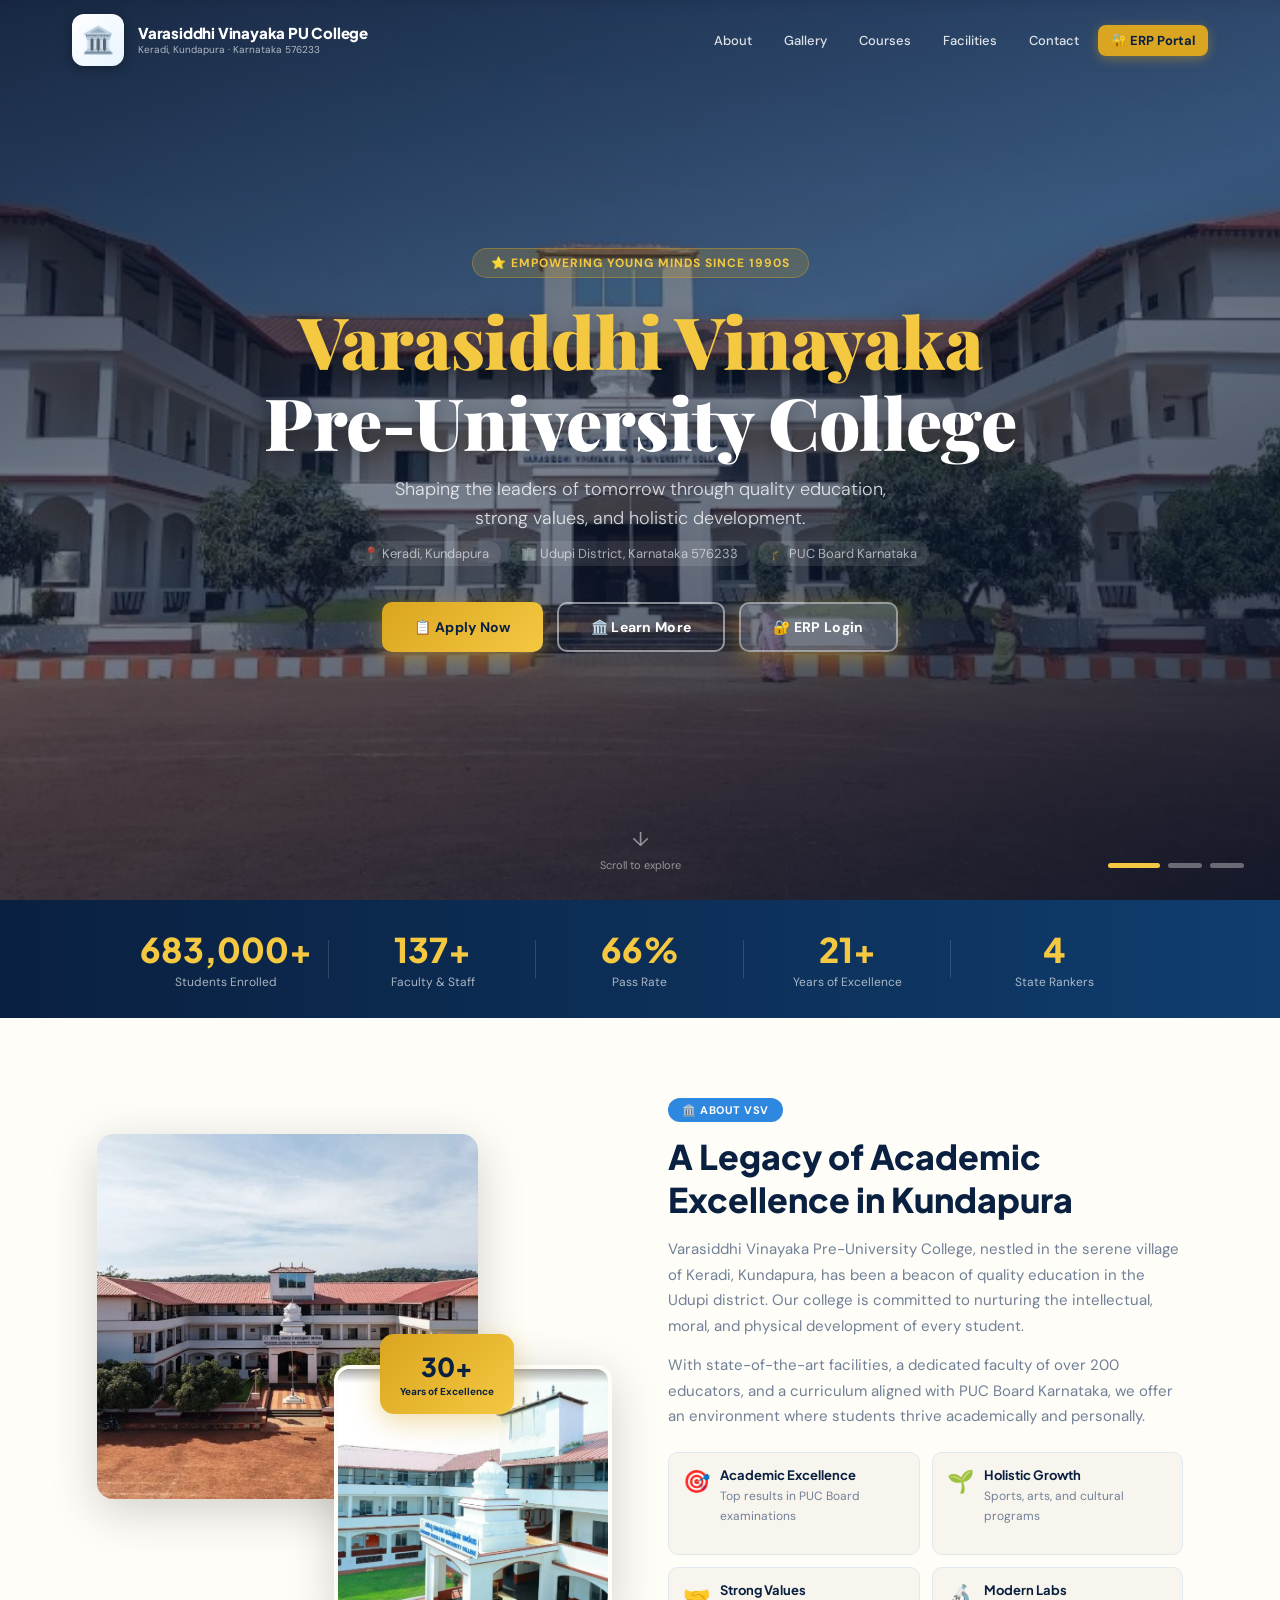
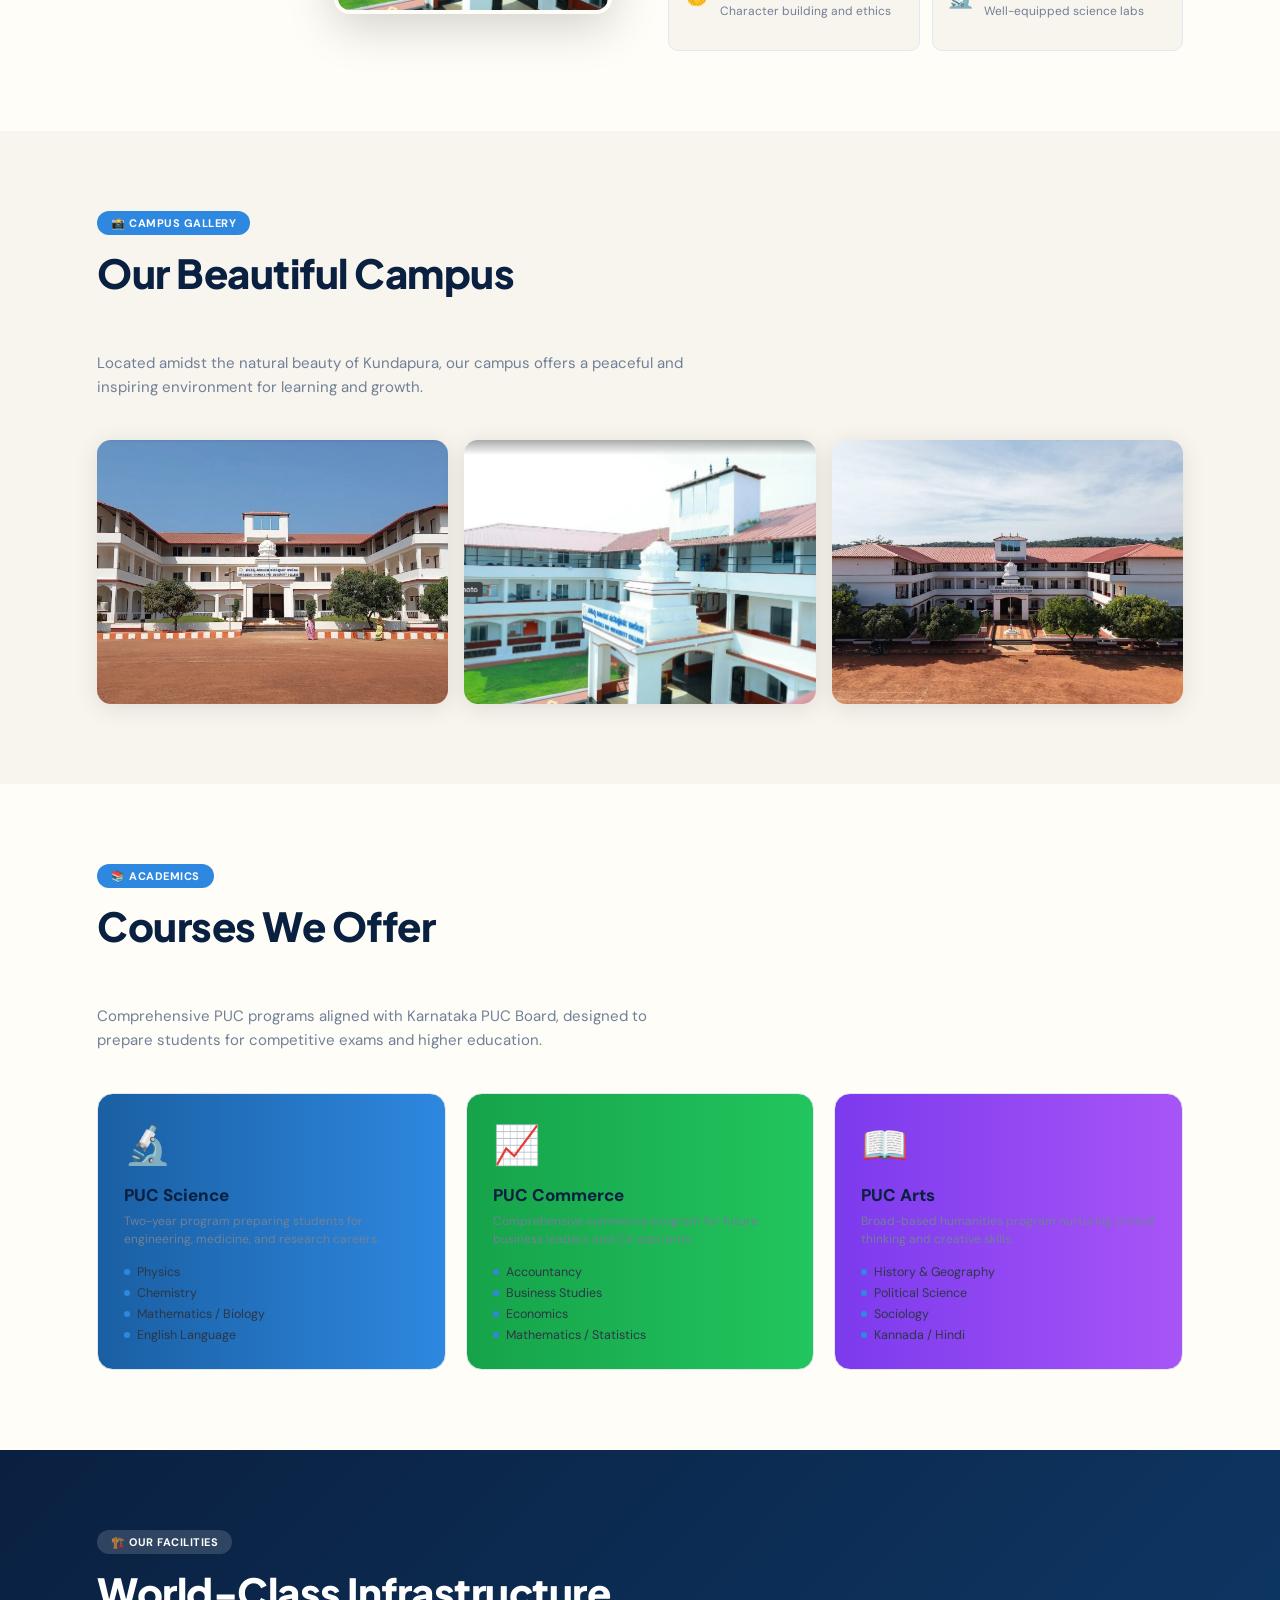
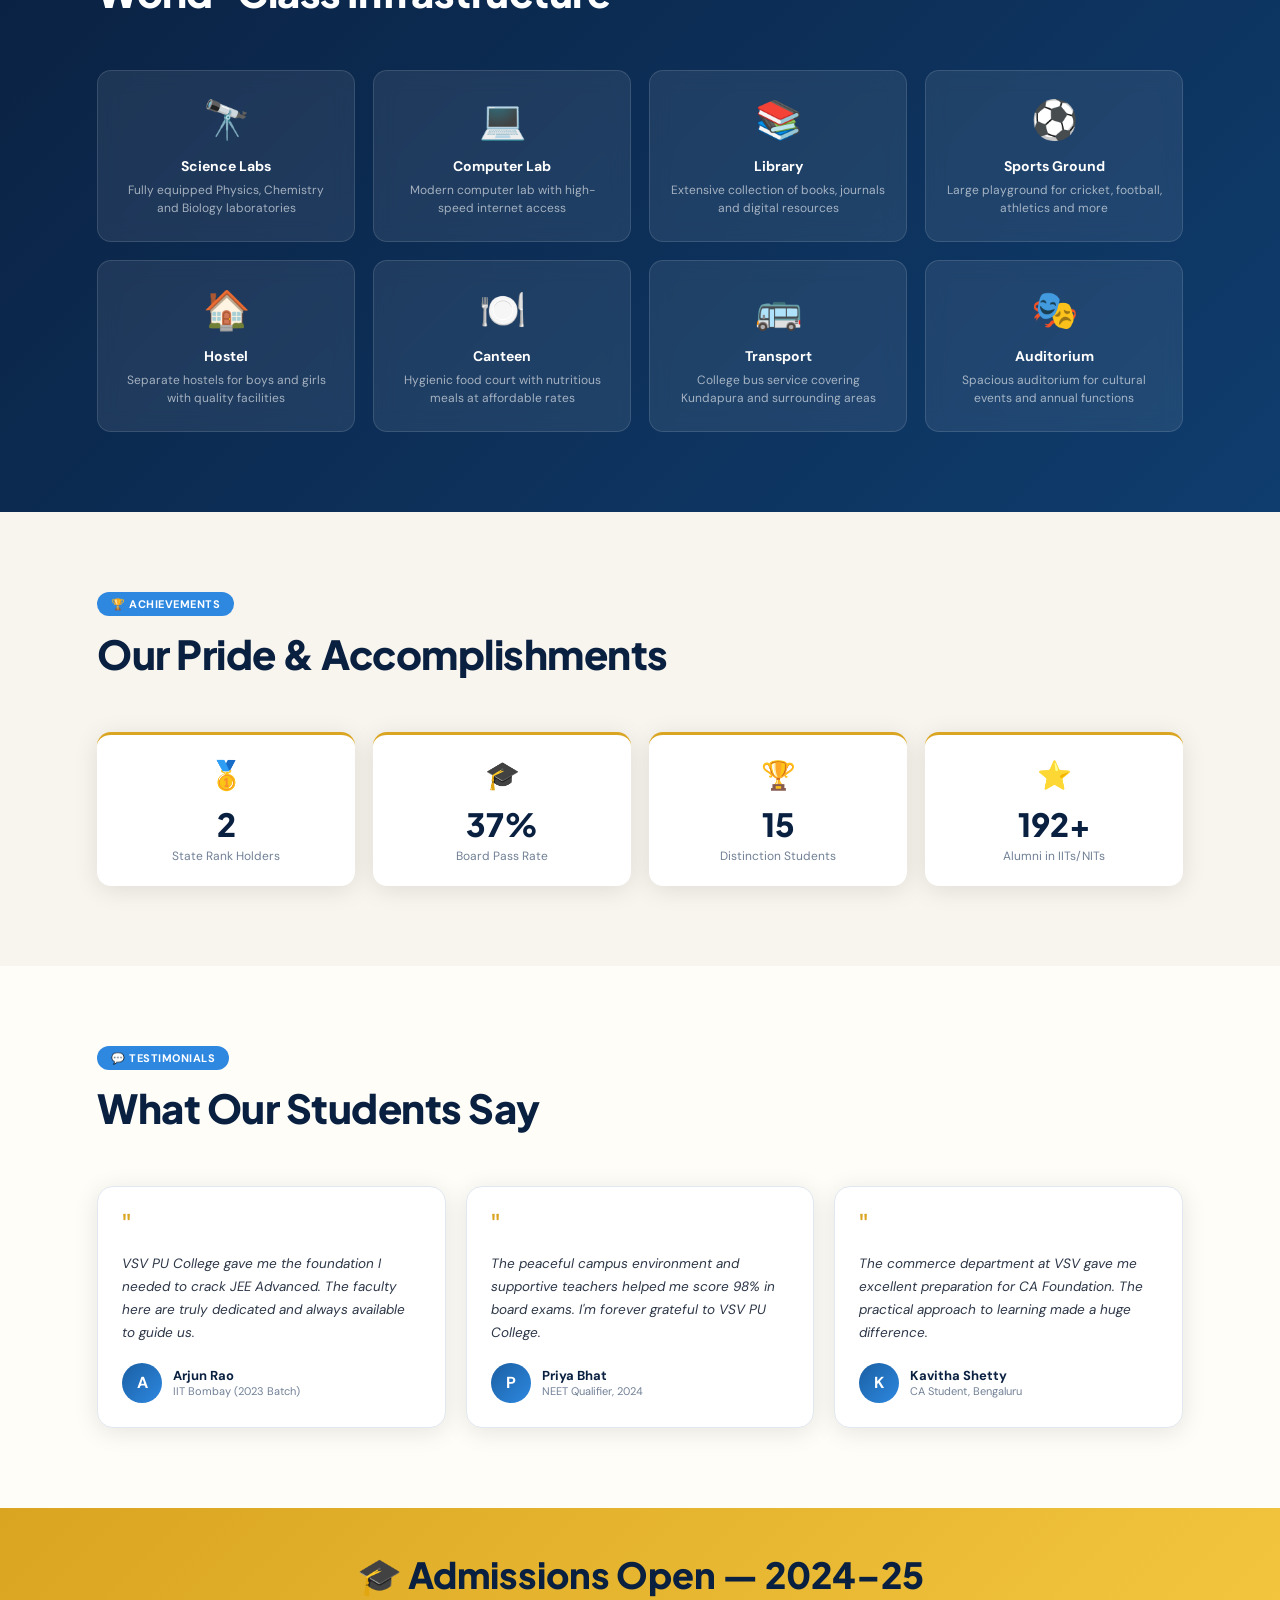
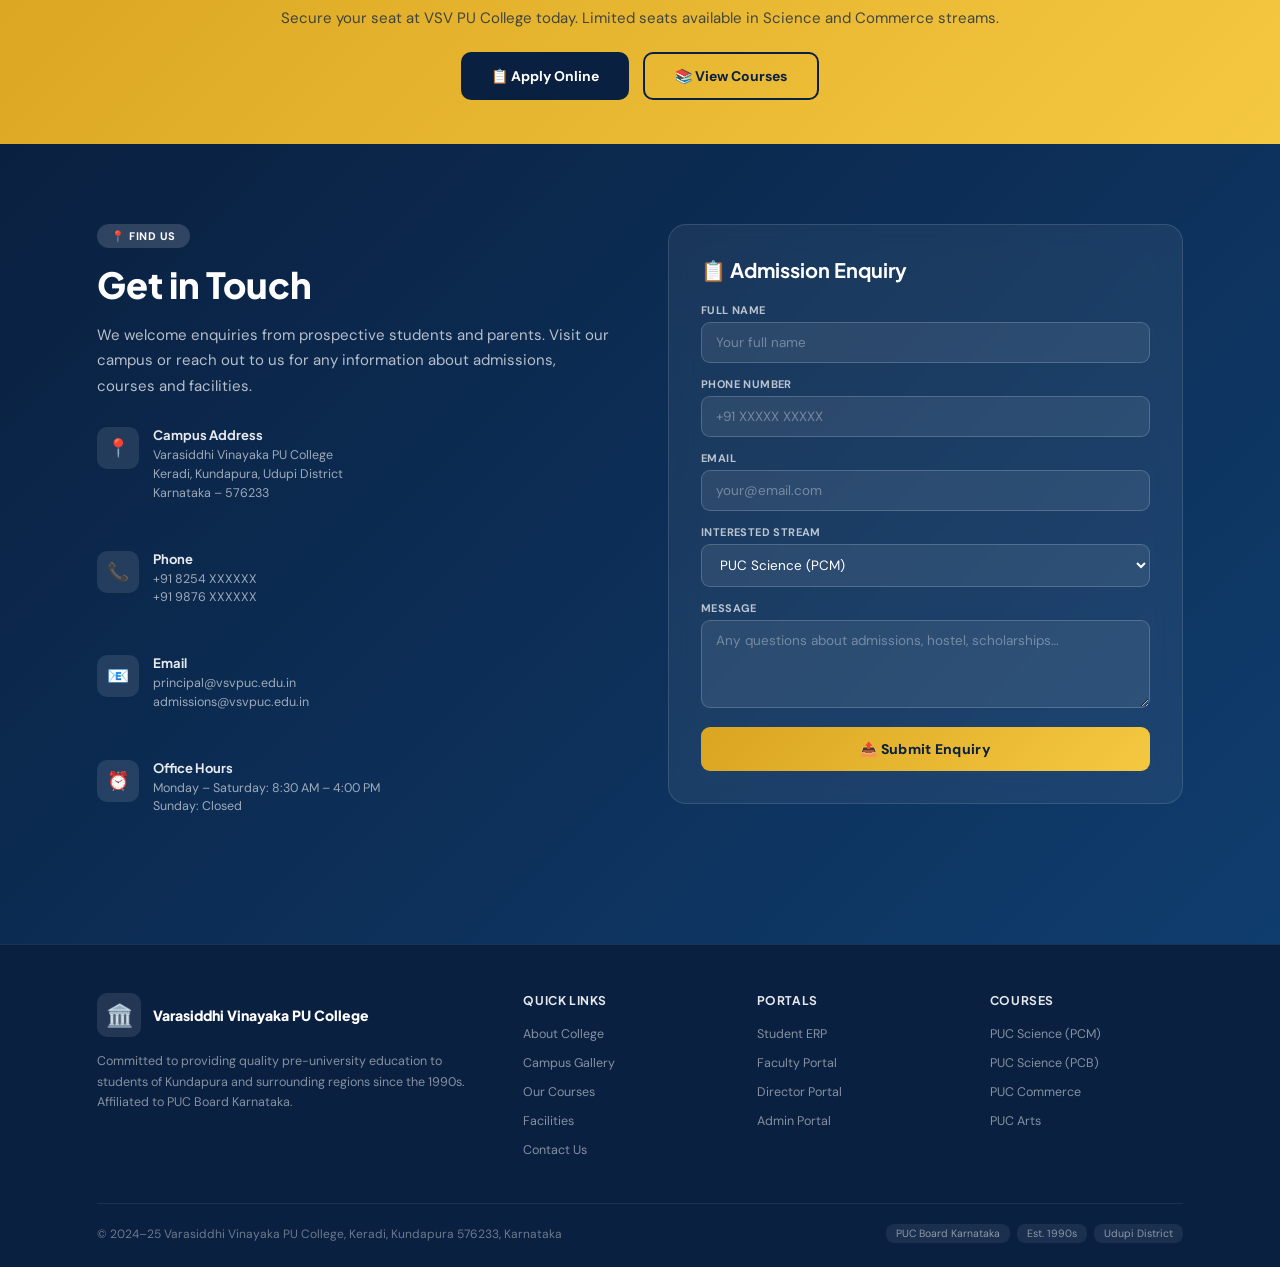
==== commit bf055d06: "added erp page" ====
--- a/erp.html
+++ b/erp.html
@@ -234,14 +234,16 @@
         <p>Keradi, Kundapura · Karnataka 576233</p>
       </div>
     </div>
+    
+<!-- NAVABAR -->
     <div class="nav-links">
-      <a href="#about">About</a>
-      <a href="#gallery">Gallery</a>
-      <a href="#courses">Courses</a>
-      <a href="#facilities">Facilities</a>
-      <a href="#contact">Contact</a>
-      <a href="erp.html" class="nav-erp-btn">🔐 ERP Portal</a>
-      </div>
+  <a href="#about">About</a>
+  <a href="#gallery">Gallery</a>
+  <a href="#courses">Courses</a>
+  <a href="#facilities">Facilities</a>
+  <a href="#contact">Contact</a>
+  <a href="erp.html" class="nav-erp-btn">🔐 ERP Portal</a>
+</div>
   </div>
 </nav>
 
